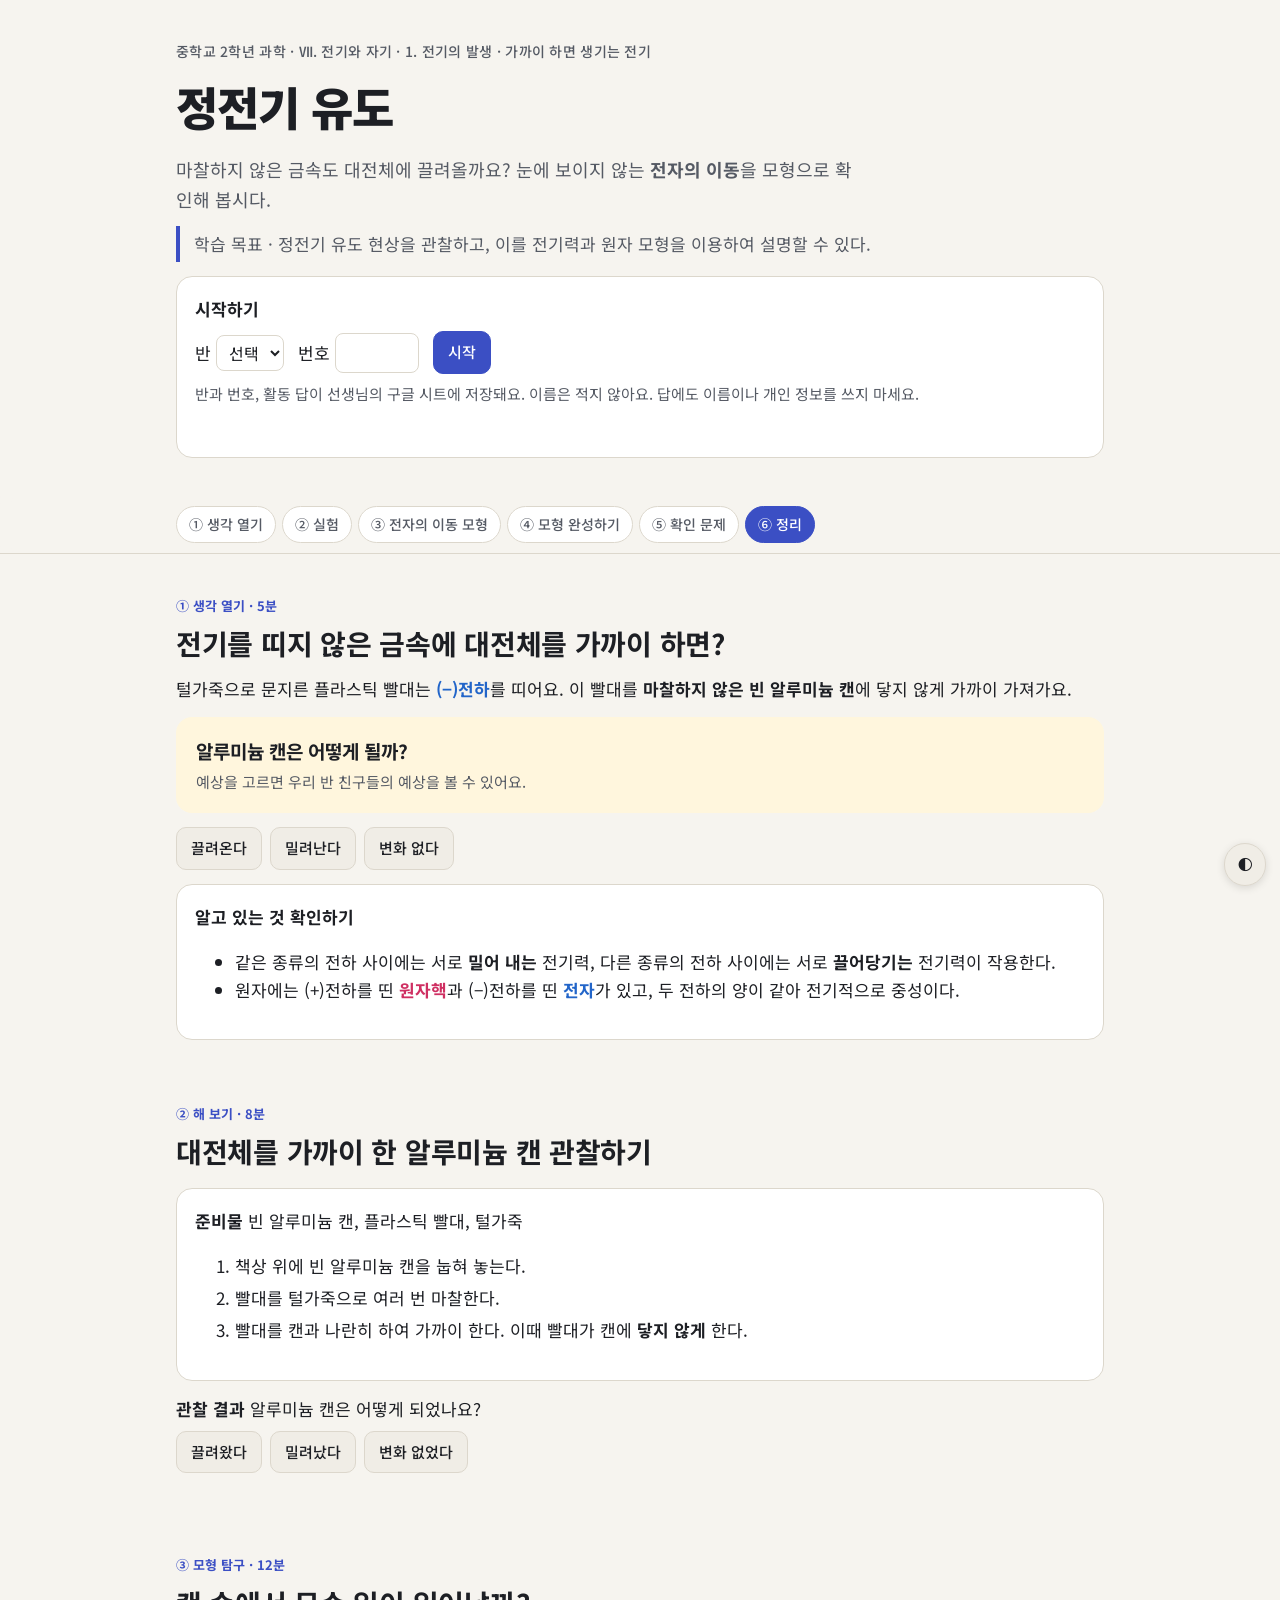
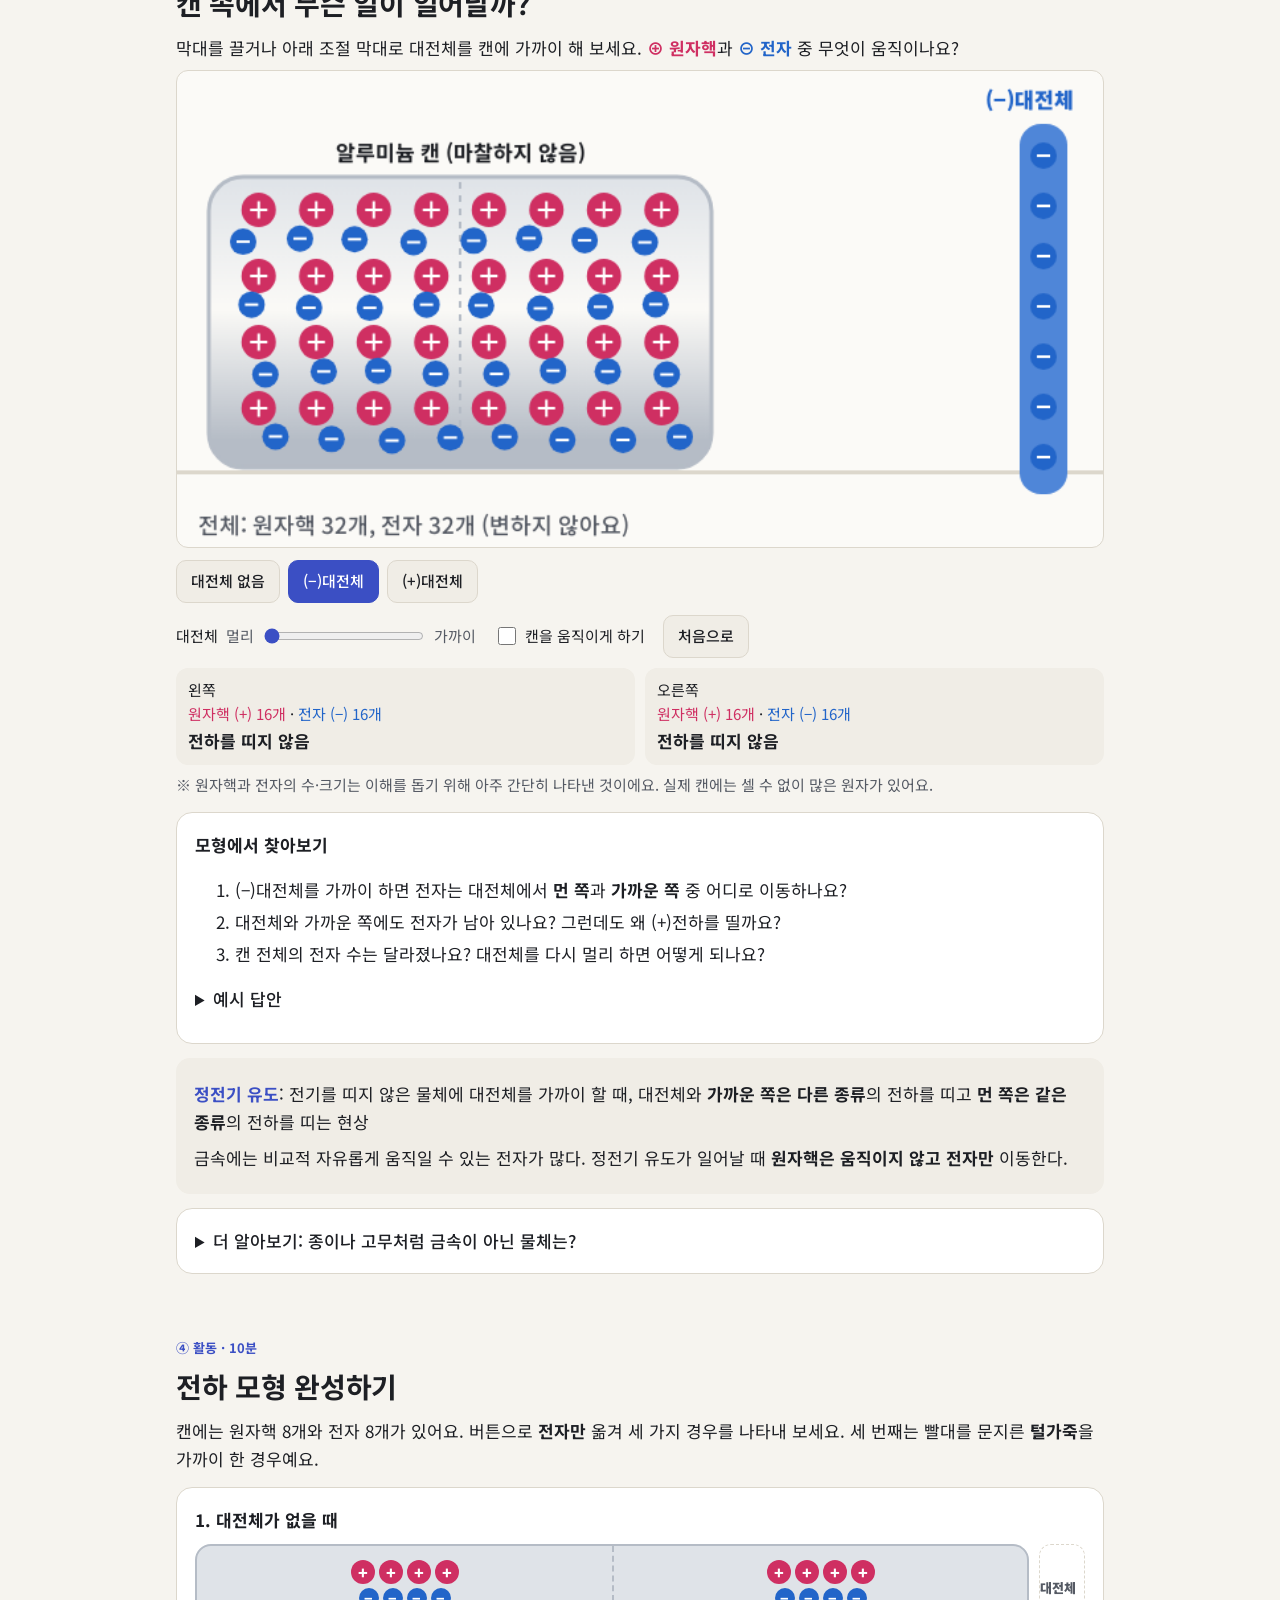
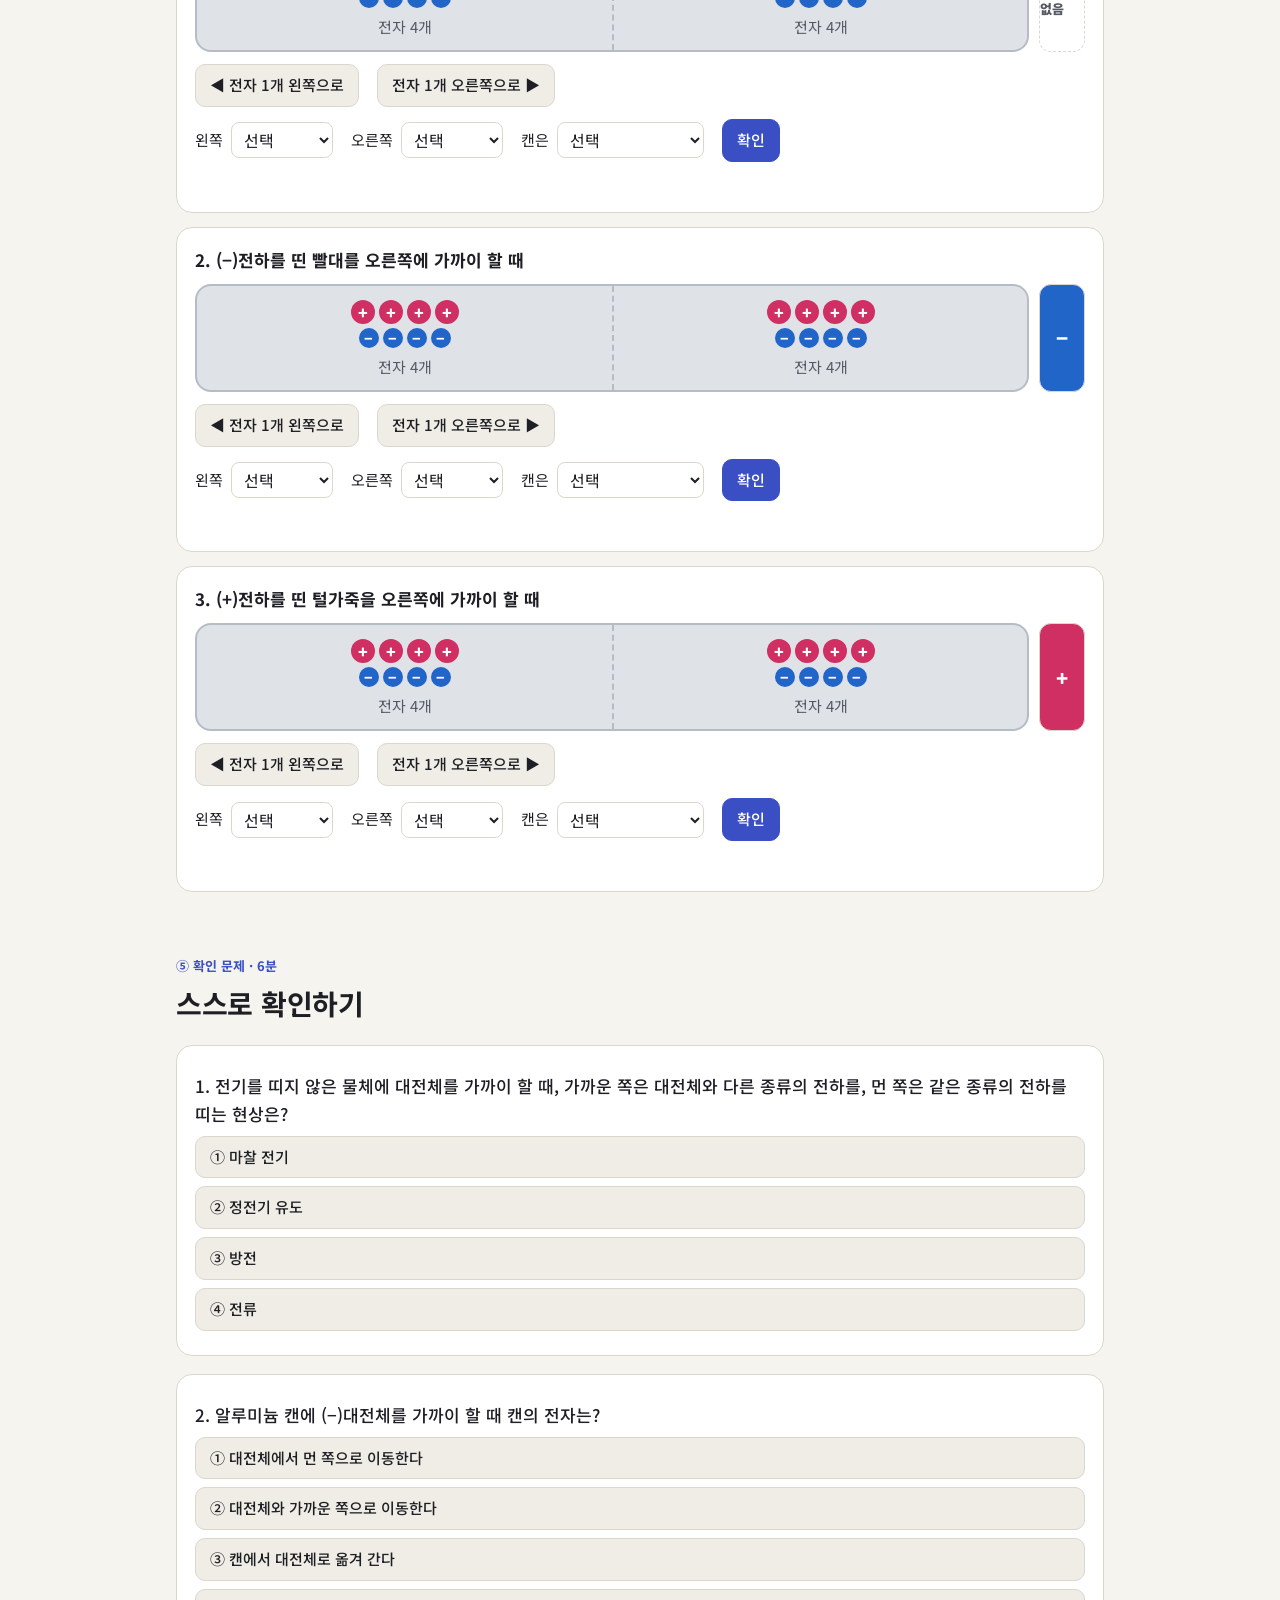
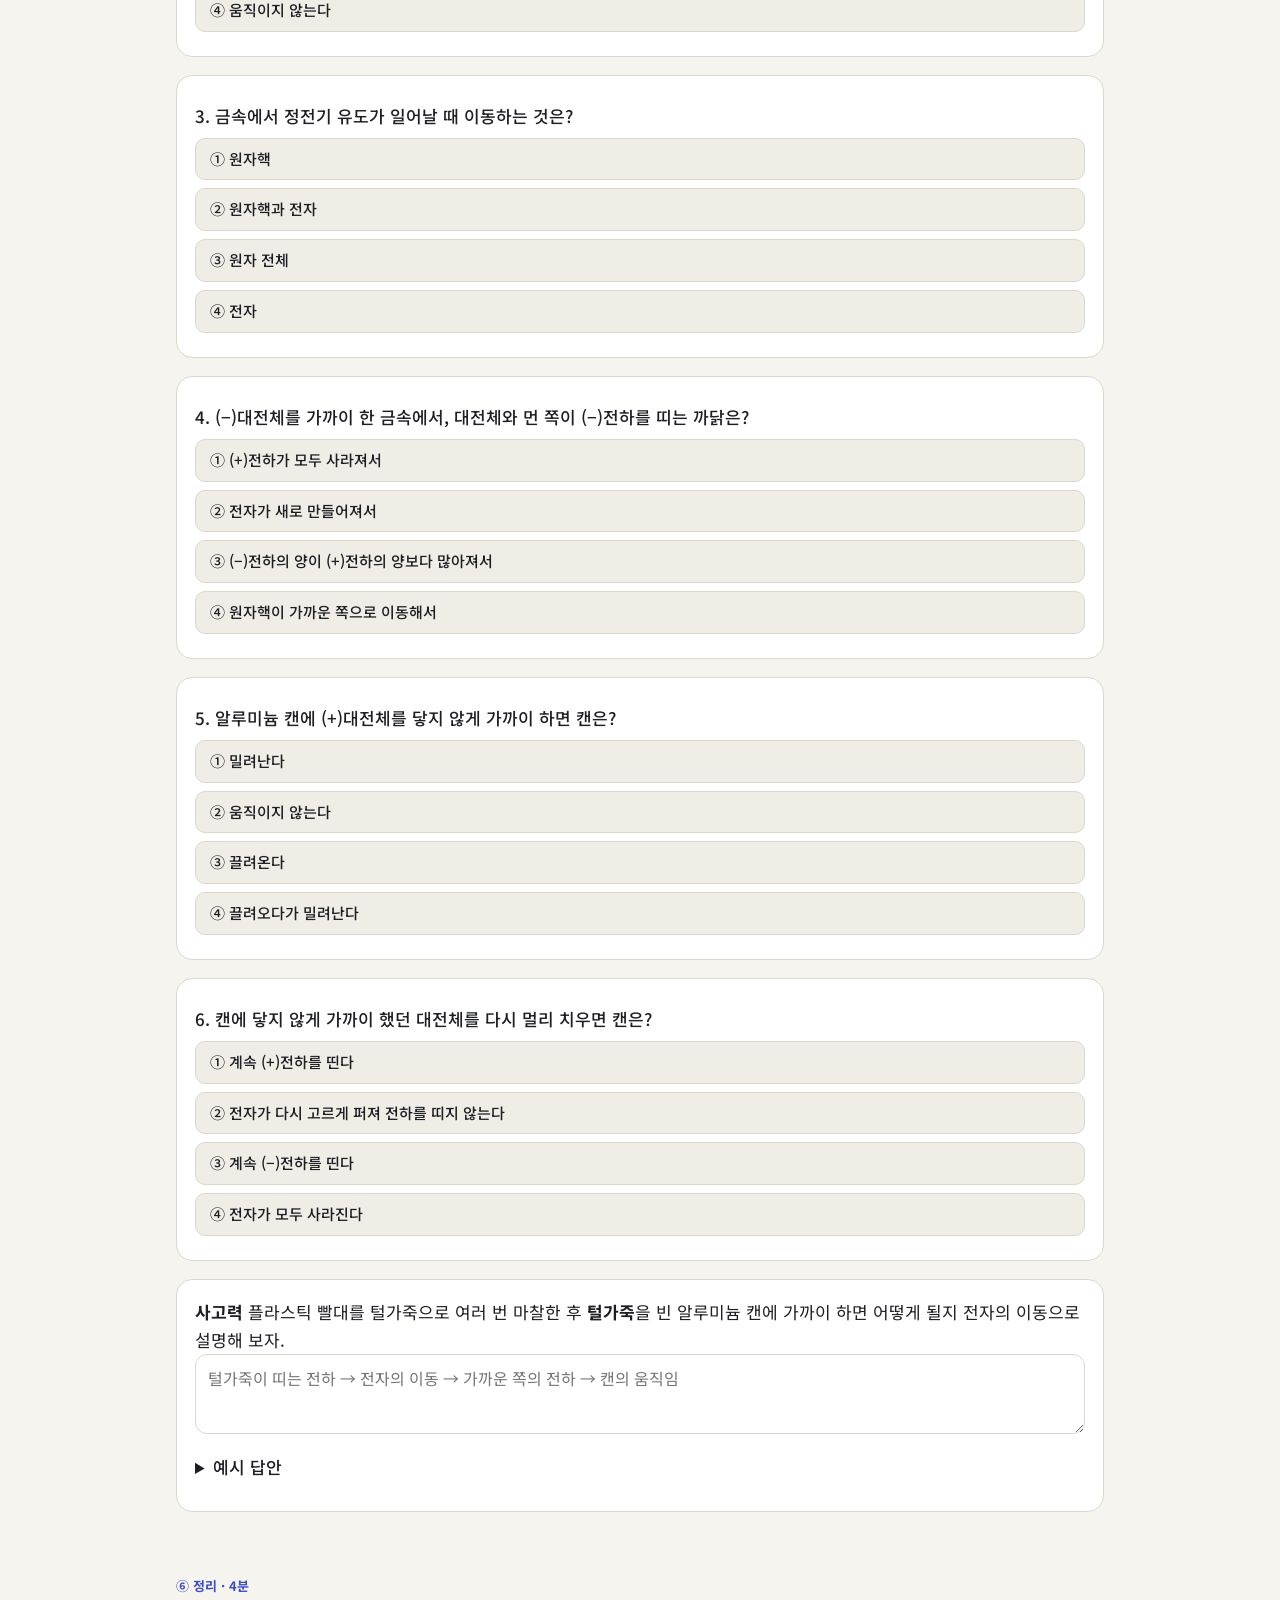
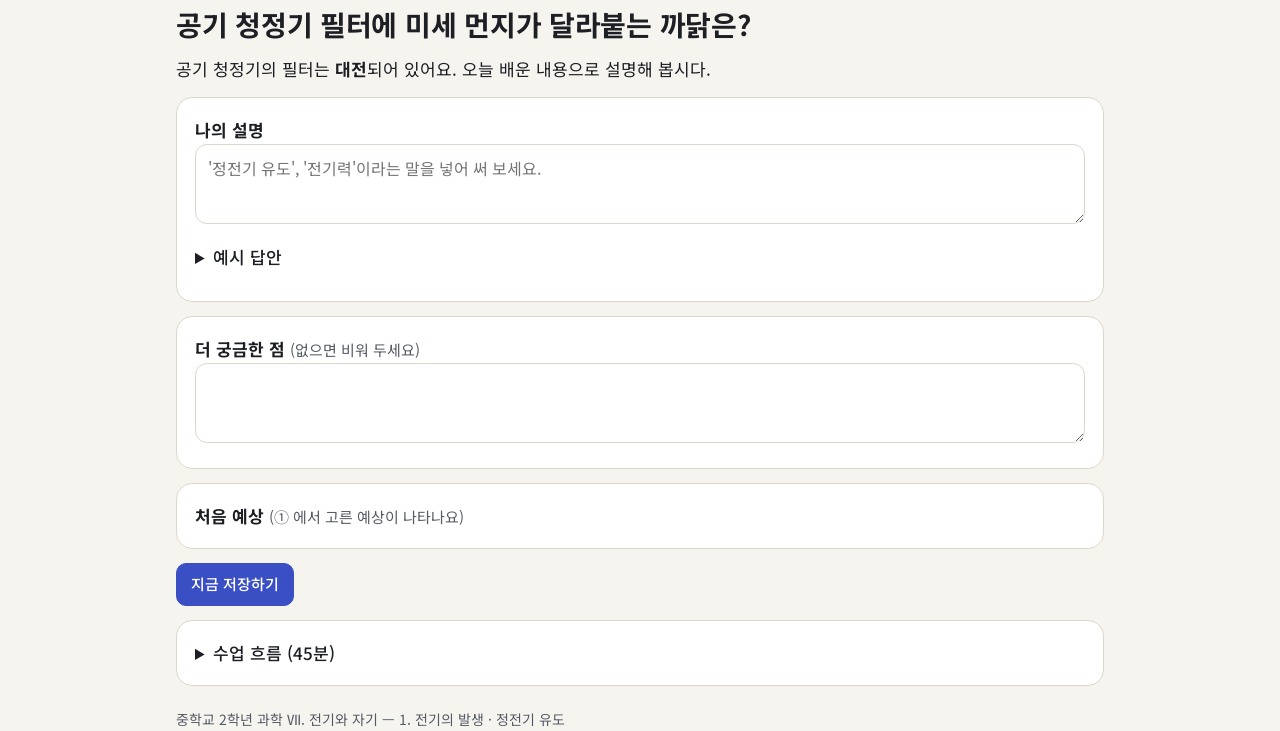
==== index.html @ 4608dfae "정전기 유도 수업 자료 추가 Co-Authored-By: Claude Opus 5.5 <noreply@anthropic.com>" ====
<!doctype html>
<html lang="ko">
<head>
<meta charset="utf-8">
<meta name="viewport" content="width=device-width, initial-scale=1">
<title>정전기 유도</title>
<meta name="description" content="중학교 2학년 과학 Ⅶ. 전기와 자기 - 1. 전기의 발생 - 정전기 유도 수업">
<link rel="preconnect" href="https://fonts.googleapis.com">
<link rel="preconnect" href="https://fonts.gstatic.com" crossorigin>
<link href="https://fonts.googleapis.com/css2?family=Noto+Sans+KR:wght@400;500;700;900&display=swap" rel="stylesheet">
<style>
:root{
  --bg:#f6f4ef; --surface:#ffffff; --surface-2:#f0ede6; --ink:#1d1f24; --ink-2:#555a64; --line:#dcd7cc;
  --accent:#3b4fc4; --accent-ink:#ffffff; --l1:#2f66c9; --l2:#d6403a; --angle:#c98a00; --leaf:#3f9a55;
  --ok:#1f8a53; --bad:#c23b3b; --warn-bg:#fff6dd; --canvas:#fbfaf7; --grid:#ece8df;
}
@media (prefers-color-scheme: dark){
  :root:not([data-theme="light"]){
    --bg:#15171c; --surface:#1e2128; --surface-2:#262a33; --ink:#ecedf0; --ink-2:#a6abb6; --line:#363b46;
    --accent:#8c9bff; --accent-ink:#10132a; --l1:#69a0ff; --l2:#ff6b62; --angle:#f2c14e; --leaf:#5cc27a;
    --ok:#4fd18c; --bad:#ff7a7a; --warn-bg:#2e2a1c; --canvas:#1a1d23; --grid:#262a32;
  }
}
:root[data-theme="dark"]{
  --bg:#15171c; --surface:#1e2128; --surface-2:#262a33; --ink:#ecedf0; --ink-2:#a6abb6; --line:#363b46;
  --accent:#8c9bff; --accent-ink:#10132a; --l1:#69a0ff; --l2:#ff6b62; --angle:#f2c14e; --leaf:#5cc27a;
  --ok:#4fd18c; --bad:#ff7a7a; --warn-bg:#2e2a1c; --canvas:#1a1d23; --grid:#262a32;
}
*{box-sizing:border-box}
html{scroll-behavior:smooth}
body{margin:0;background:var(--bg);color:var(--ink);font-family:"Noto Sans KR",system-ui,-apple-system,"Malgun Gothic",sans-serif;line-height:1.65;font-size:17px}
.wrap{max-width:960px;margin:0 auto;padding:0 16px}
header.hero{padding:40px 16px 24px}
.unit{font-size:14px;color:var(--ink-2);font-weight:500;letter-spacing:.02em}
h1{font-size:clamp(30px,6vw,46px);font-weight:900;margin:6px 0 10px;letter-spacing:-.02em}
h2{font-size:clamp(22px,4vw,28px);margin:0 0 6px;letter-spacing:-.01em}
h3{font-size:18px;margin:22px 0 6px}
p{margin:8px 0}
.lead{font-size:18px;color:var(--ink-2);max-width:680px}
nav.steps{position:sticky;top:0;z-index:10;background:color-mix(in srgb,var(--bg) 92%,transparent);backdrop-filter:blur(6px);border-bottom:1px solid var(--line)}
nav.steps .wrap{display:flex;gap:6px;overflow-x:auto;padding-top:10px;padding-bottom:10px;scrollbar-width:none}
nav.steps a{flex:0 0 auto;text-decoration:none;color:var(--ink-2);font-size:14px;font-weight:500;padding:6px 12px;border-radius:999px;border:1px solid var(--line);background:var(--surface)}
nav.steps a.on{background:var(--accent);color:var(--accent-ink);border-color:var(--accent)}
section{padding:36px 0 8px;scroll-margin-top:56px}
.tag{display:inline-block;font-size:13px;font-weight:700;color:var(--accent);margin-bottom:4px}
.card{background:var(--surface);border:1px solid var(--line);border-radius:16px;padding:18px;margin:14px 0}
.question{background:var(--warn-bg);border-radius:16px;padding:18px 20px;margin:14px 0;font-weight:700;font-size:19px}
.question small{display:block;font-weight:400;font-size:15px;color:var(--ink-2);margin-top:4px}
.goal{border-left:4px solid var(--accent);padding:4px 0 4px 14px;margin:12px 0;color:var(--ink-2)}
figure{margin:14px 0}
figure img{display:block;width:100%;height:auto;border-radius:12px;border:1px solid var(--line)}
figcaption{font-size:14px;color:var(--ink-2);margin-top:6px}
.fig-narrow{max-width:560px}
canvas{display:block;width:100%;height:auto;border-radius:12px;background:var(--canvas);border:1px solid var(--line);touch-action:manipulation}
.controls{display:flex;flex-wrap:wrap;gap:10px 18px;align-items:center;margin-top:12px}
.ctrl{display:flex;align-items:center;gap:8px;font-size:15px}
.ctrl input[type=range]{width:160px;accent-color:var(--accent)}
button{font:inherit;font-size:15px;font-weight:500;border-radius:10px;border:1px solid var(--line);background:var(--surface-2);color:var(--ink);padding:8px 14px;cursor:pointer}
button:hover{border-color:var(--accent)}
button.primary{background:var(--accent);color:var(--accent-ink);border-color:var(--accent)}
button:disabled{opacity:.5;cursor:default}
label.chk{display:flex;align-items:center;gap:6px;font-size:15px;cursor:pointer}
label.chk input{accent-color:var(--accent);width:18px;height:18px}
select{font:inherit;font-size:16px;padding:4px 8px;border-radius:8px;border:1px solid var(--line);background:var(--surface);color:var(--ink)}
.readout{display:flex;flex-wrap:wrap;gap:8px;margin-top:10px}
.pill{font-size:14px;background:var(--surface-2);border-radius:8px;padding:4px 10px;color:var(--ink-2)}
.pill b{color:var(--ink)}
.big{font-size:22px;font-weight:900;color:var(--accent)}
.predict{margin:12px 0}
.predict .opts{display:flex;flex-wrap:wrap;gap:8px;margin-top:8px}
.predict .opts button.picked{outline:2px solid var(--accent)}
.hint{font-size:15px;color:var(--ink-2)}
.msg{min-height:1.6em;margin-top:8px;font-size:15px;font-weight:500}
.msg.ok{color:var(--ok)} .msg.bad{color:var(--bad)}
.reveal{display:none;margin-top:10px;padding:12px 14px;border-radius:12px;background:var(--surface-2)}
.reveal.show{display:block}
.concept{background:var(--surface-2);border-radius:14px;padding:14px 18px;margin:14px 0}
.concept b.key{color:var(--accent)}
textarea{width:100%;min-height:80px;font:inherit;font-size:16px;padding:10px 12px;border-radius:12px;border:1px solid var(--line);background:var(--surface);color:var(--ink);resize:vertical}
table{width:100%;border-collapse:collapse;font-size:15px;margin-top:10px}
th,td{border-bottom:1px solid var(--line);padding:6px 8px;text-align:center}
th{color:var(--ink-2);font-weight:500}
.tablewrap{overflow-x:auto}
.starpick{display:grid;grid-template-columns:repeat(auto-fill,minmax(170px,1fr));gap:8px;margin-top:10px}
.starpick button{text-align:left;position:relative;padding:10px 12px 10px 44px}
.starpick button .no{position:absolute;left:10px;top:50%;transform:translateY(-50%);width:26px;height:26px;border-radius:50%;border:1px dashed var(--line);display:flex;align-items:center;justify-content:center;font-weight:700;font-size:14px}
.starpick button.chosen .no{background:var(--accent);color:var(--accent-ink);border-style:solid;border-color:var(--accent)}
.starpick small{display:block;color:var(--ink-2);font-size:14px}
.fill{line-height:2.4}
.quiz .q{margin:18px 0}
.quiz .q p{font-weight:500}
.quiz .choices{display:grid;gap:8px}
.quiz .choices button{text-align:left}
.quiz .choices button.correct{background:color-mix(in srgb,var(--ok) 18%,var(--surface));border-color:var(--ok)}
.quiz .choices button.wrong{background:color-mix(in srgb,var(--bad) 15%,var(--surface));border-color:var(--bad)}
.quiz .fb{font-size:15px;margin-top:6px;color:var(--ink-2)}
.score{font-weight:700;font-size:18px}
.grid2{display:grid;grid-template-columns:1fr 1fr;gap:12px}
@media (max-width:640px){.grid2{grid-template-columns:1fr}.ctrl input[type=range]{width:120px}}
details{margin:12px 0}
summary{cursor:pointer;font-weight:500}
footer{padding:40px 0 60px;color:var(--ink-2);font-size:14px}
.theme-btn{position:fixed;right:14px;bottom:14px;z-index:20;border-radius:999px;padding:8px 12px;box-shadow:0 2px 8px rgba(0,0,0,.12)}
:root{--pos:#cf2f62;--neg:#2265c9;--metal:#dfe3e8;--metal-2:#b5bcc6}
@media (prefers-color-scheme: dark){:root:not([data-theme="light"]){--pos:#ff6d97;--neg:#69a6ff;--metal:#3a414c;--metal-2:#59626f}}
:root[data-theme="dark"]{--pos:#ff6d97;--neg:#69a6ff;--metal:#3a414c;--metal-2:#59626f}
header.hero{padding:40px 16px 24px}
canvas{touch-action:manipulation}
ol li{margin:4px 0}
.save{position:fixed;left:14px;bottom:14px;z-index:20;font-size:13px;background:var(--surface);border:1px solid var(--line);border-radius:999px;padding:6px 12px;color:var(--ink-2);box-shadow:0 2px 8px rgba(0,0,0,.12)}
.save:empty{display:none}
.who{display:flex;flex-wrap:wrap;gap:10px 14px;align-items:center}
.seg{display:flex;flex-wrap:wrap;gap:8px}
button.on{background:var(--accent);border-color:var(--accent);color:var(--accent-ink)}
.zones{display:grid;grid-template-columns:1fr 1fr;gap:10px;margin-top:10px}
.zone{background:var(--surface-2);border-radius:12px;padding:10px 12px;font-size:15px}
.zone b.net{display:block;font-size:17px}
.pos{color:var(--pos)}.neg{color:var(--neg)}
.scene .can{display:grid;grid-template-columns:1fr 1fr;border:2px solid var(--metal-2);background:var(--metal);border-radius:16px;overflow:hidden;min-width:0}
.scene .can>div{padding:10px 6px;text-align:center;min-height:104px}
.scene .can>div+div{border-left:2px dashed var(--metal-2)}
.scene .row{display:flex;gap:10px;align-items:stretch;margin:10px 0}
.scene .can{flex:1}
.scene .rod{width:46px;flex:0 0 46px;border-radius:12px;display:flex;align-items:center;justify-content:center;font-weight:900;font-size:20px;color:#fff;border:1px solid var(--line)}
.rod.n{background:#2265c9}.rod.p{background:#cf2f62}.rod.z{background:transparent;color:var(--ink-2)!important;border-style:dashed!important;font-size:13px!important}
.chs{display:flex;flex-wrap:wrap;gap:4px;justify-content:center;margin:4px 0}
.c{display:inline-flex;align-items:center;justify-content:center;width:24px;height:24px;border-radius:50%;color:#fff;font-weight:900;font-size:16px;line-height:1}
.c.p{background:#cf2f62}.c.e{background:#2265c9;width:20px;height:20px;font-size:14px}
.bars{display:grid;gap:6px;margin-top:8px}
.bar{display:grid;grid-template-columns:84px 1fr 48px;gap:8px;align-items:center;font-size:15px}
.bar i{display:block;height:16px;border-radius:8px;background:var(--accent);min-width:2px}
input[type=number]{width:84px;font:inherit;font-size:16px;padding:6px 8px;border-radius:8px;border:1px solid var(--line);background:var(--surface);color:var(--ink)}
</style>
</head>
<body>

<header class="hero wrap">
  <div class="unit">중학교 2학년 과학 · Ⅶ. 전기와 자기 · 1. 전기의 발생 · 가까이 하면 생기는 전기</div>
  <h1>정전기 유도</h1>
  <p class="lead">마찰하지 않은 금속도 대전체에 끌려올까요? 눈에 보이지 않는 <b>전자의 이동</b>을 모형으로 확인해 봅시다.</p>
  <p class="goal">학습 목표 · 정전기 유도 현상을 관찰하고, 이를 전기력과 원자 모형을 이용하여 설명할 수 있다.</p>
  <div class="card" id="login">
    <b>시작하기</b>
    <div class="who" style="margin-top:8px">
      <label>반 <select id="cls"><option value="">선택</option></select></label>
      <label>번호 <input type="number" id="num" min="1" max="30" inputmode="numeric"></label>
      <button class="primary" id="start">시작</button>
    </div>
    <p class="hint">반과 번호, 활동 답이 선생님의 구글 시트에 저장돼요. 이름은 적지 않아요. 답에도 이름이나 개인 정보를 쓰지 마세요.</p>
    <div class="msg" id="loginMsg"></div>
  </div>
  <div class="card" id="me" hidden><span id="meText"></span> <button id="switch">다른 학생으로 시작</button></div>
</header>

<nav class="steps" aria-label="수업 단계"><div class="wrap">
  <a href="#intro">① 생각 열기</a><a href="#lab1">② 실험</a><a href="#lab2">③ 전자의 이동 모형</a><a href="#lab3">④ 모형 완성하기</a><a href="#quiz">⑤ 확인 문제</a><a href="#wrap">⑥ 정리</a>
</div></nav>

<main class="wrap">
<section id="intro">
  <span class="tag">① 생각 열기 · 5분</span>
  <h2>전기를 띠지 않은 금속에 대전체를 가까이 하면?</h2>
  <p>털가죽으로 문지른 플라스틱 빨대는 <b class="neg">(−)전하</b>를 띠어요. 이 빨대를 <b>마찰하지 않은 빈 알루미늄 캔</b>에 닿지 않게 가까이 가져가요.</p>
  <div class="question">알루미늄 캔은 어떻게 될까?<small>예상을 고르면 우리 반 친구들의 예상을 볼 수 있어요.</small></div>
  <div class="seg" id="predict"><button data-v="끌려온다">끌려온다</button><button data-v="밀려난다">밀려난다</button><button data-v="변화 없다">변화 없다</button></div>
  <div class="card" id="statsBox" hidden><b>우리 반의 예상</b> <button id="statsBtn">새로 고침</button><div class="bars" id="bars"></div><div class="msg" id="statsMsg"></div></div>
  <div class="card"><b>알고 있는 것 확인하기</b>
    <ul><li>같은 종류의 전하 사이에는 서로 <b>밀어 내는</b> 전기력, 다른 종류의 전하 사이에는 서로 <b>끌어당기는</b> 전기력이 작용한다.</li>
    <li>원자에는 (+)전하를 띤 <b class="pos">원자핵</b>과 (−)전하를 띤 <b class="neg">전자</b>가 있고, 두 전하의 양이 같아 전기적으로 중성이다.</li></ul></div>
</section>

<section id="lab1">
  <span class="tag">② 해 보기 · 8분</span>
  <h2>대전체를 가까이 한 알루미늄 캔 관찰하기</h2>
  <div class="card"><b>준비물</b> 빈 알루미늄 캔, 플라스틱 빨대, 털가죽
    <ol><li>책상 위에 빈 알루미늄 캔을 눕혀 놓는다.</li><li>빨대를 털가죽으로 여러 번 마찰한다.</li><li>빨대를 캔과 나란히 하여 가까이 한다. 이때 빨대가 캔에 <b>닿지 않게</b> 한다.</li></ol></div>
  <p><b>관찰 결과</b> 알루미늄 캔은 어떻게 되었나요?</p>
  <div class="seg" id="observe"><button data-v="끌려왔다">끌려왔다</button><button data-v="밀려났다">밀려났다</button><button data-v="변화 없었다">변화 없었다</button></div>
  <div class="msg" id="obsMsg"></div>
</section>

<section id="lab2">
  <span class="tag">③ 모형 탐구 · 12분</span>
  <h2>캔 속에서 무슨 일이 일어날까?</h2>
  <p>막대를 끌거나 아래 조절 막대로 대전체를 캔에 가까이 해 보세요. <b class="pos">⊕ 원자핵</b>과 <b class="neg">⊖ 전자</b> 중 무엇이 움직이나요?</p>
  <canvas id="cvM" aria-label="알루미늄 캔에 대전체를 가까이 할 때 전자가 이동하는 모형"></canvas>
  <div class="controls"><div class="seg" id="rodType"><button data-v="0">대전체 없음</button><button data-v="-1" class="on">(−)대전체</button><button data-v="1">(+)대전체</button></div></div>
  <div class="controls">
    <div class="ctrl"><label for="gap">대전체</label><span class="hint">멀리</span><input type="range" id="gap" min="0" max="100" value="0"><span class="hint">가까이</span></div>
    <label class="chk"><input type="checkbox" id="free">캔을 움직이게 하기</label>
    <button id="mReset">처음으로</button>
  </div>
  <div class="zones" aria-live="off"><div class="zone" id="zL"></div><div class="zone" id="zR"></div></div>
  <p class="hint">※ 원자핵과 전자의 수·크기는 이해를 돕기 위해 아주 간단히 나타낸 것이에요. 실제 캔에는 셀 수 없이 많은 원자가 있어요.</p>
  <div class="card"><b>모형에서 찾아보기</b>
    <ol><li>(−)대전체를 가까이 하면 전자는 대전체에서 <b>먼 쪽</b>과 <b>가까운 쪽</b> 중 어디로 이동하나요?</li>
    <li>대전체와 가까운 쪽에도 전자가 남아 있나요? 그런데도 왜 (+)전하를 띨까요?</li>
    <li>캔 전체의 전자 수는 달라졌나요? 대전체를 다시 멀리 하면 어떻게 되나요?</li></ol>
    <details><summary>예시 답안</summary><p>1. 같은 종류의 전하 사이에는 밀어 내는 전기력이 작용하므로, 전자는 (−)대전체에서 <b>먼 쪽</b>으로 이동한다.</p><p>2. 남아 있다. 하지만 (−)전하의 양이 (+)전하의 양보다 <b>적어져서</b> (+)전하를 띤다.</p><p>3. 전체 전자 수는 그대로이다. 대전체를 멀리 하면 전자가 다시 고르게 퍼져 어느 쪽도 전하를 띠지 않는다.</p></details></div>
  <div class="concept"><p><b class="key">정전기 유도</b>: 전기를 띠지 않은 물체에 대전체를 가까이 할 때, 대전체와 <b>가까운 쪽은 다른 종류</b>의 전하를 띠고 <b>먼 쪽은 같은 종류</b>의 전하를 띠는 현상</p><p>금속에는 비교적 자유롭게 움직일 수 있는 전자가 많다. 정전기 유도가 일어날 때 <b>원자핵은 움직이지 않고 전자만</b> 이동한다.</p></div>
  <details class="card"><summary>더 알아보기: 종이나 고무처럼 금속이 아닌 물체는?</summary>
    <p>대전된 풍선에 종잇조각이 달라붙는 것도 정전기 유도예요. 종이에는 자유롭게 이동하는 전자가 거의 없지만, <b>원자 안에서 전자가 한쪽으로 치우쳐요.</b></p>
    <canvas id="cvP" aria-label="종이의 원자 안에서 전자가 한쪽으로 치우치는 모형"></canvas>
    <div class="controls"><div class="seg" id="pType"><button data-v="0" class="on">대전체 없음</button><button data-v="-1">(−)대전체</button><button data-v="1">(+)대전체</button></div></div></details>
</section>

<section id="lab3">
  <span class="tag">④ 활동 · 10분</span>
  <h2>전하 모형 완성하기</h2>
  <p>캔에는 원자핵 8개와 전자 8개가 있어요. 버튼으로 <b>전자만</b> 옮겨 세 가지 경우를 나타내 보세요. 세 번째는 빨대를 문지른 <b>털가죽</b>을 가까이 한 경우예요.</p>
  <div id="scenes"></div>
</section>

<section id="quiz">
  <span class="tag">⑤ 확인 문제 · 6분</span>
  <h2>스스로 확인하기</h2>
  <div class="quiz" id="quizBox"></div><p class="score" id="quizScore"></p>
  <div class="card"><b>사고력</b> 플라스틱 빨대를 털가죽으로 여러 번 마찰한 후 <b>털가죽</b>을 빈 알루미늄 캔에 가까이 하면 어떻게 될지 전자의 이동으로 설명해 보자.
    <textarea id="essay" maxlength="500" placeholder="털가죽이 띠는 전하 → 전자의 이동 → 가까운 쪽의 전하 → 캔의 움직임"></textarea>
    <details><summary>예시 답안</summary><p>털가죽은 (+)전하로 대전된다. (+)전하를 띤 털가죽을 캔에 가까이 하면 캔의 전자가 털가죽과 가까운 쪽으로 이동한다. 그 결과 가까운 쪽이 (−)전하를 띠게 되어 캔이 털가죽 쪽으로 끌려온다.</p></details></div>
</section>

<section id="wrap">
  <span class="tag">⑥ 정리 · 4분</span>
  <h2>공기 청정기 필터에 미세 먼지가 달라붙는 까닭은?</h2>
  <p>공기 청정기의 필터는 <b>대전</b>되어 있어요. 오늘 배운 내용으로 설명해 봅시다.</p>
  <div class="card"><label for="final"><b>나의 설명</b></label><textarea id="final" maxlength="500" placeholder="'정전기 유도', '전기력'이라는 말을 넣어 써 보세요."></textarea>
  <details><summary>예시 답안</summary><p>전기를 띠지 않은 미세 먼지가 대전된 필터 가까이 지나가면 정전기 유도가 일어나, 필터와 가까운 쪽이 필터와 다른 종류의 전하를 띤다. 따라서 끌어당기는 전기력을 받아 필터에 달라붙는다.</p></details></div>
  <div class="card"><label for="ask"><b>더 궁금한 점</b> <span class="hint">(없으면 비워 두세요)</span></label><textarea id="ask" maxlength="300"></textarea></div>
  <div class="card"><b>처음 예상</b> <span id="echo" class="hint"></span></div>
  <button class="primary" id="sendNow">지금 저장하기</button>
  <details class="card"><summary>수업 흐름 (45분)</summary><div class="tablewrap"><table><thead><tr><th>단계</th><th>시간</th><th>활동</th></tr></thead><tbody>
    <tr><td>① 생각 열기</td><td>5분</td><td>예상 → 우리 반 예상 확인</td></tr><tr><td>② 실험</td><td>8분</td><td>빨대와 알루미늄 캔 관찰</td></tr><tr><td>③ 모형 탐구</td><td>12분</td><td>전자의 이동 관찰 → 정전기 유도 개념</td></tr><tr><td>④ 모형 완성</td><td>10분</td><td>세 가지 경우의 전하 분포 나타내기</td></tr><tr><td>⑤ 확인 문제</td><td>6분</td><td>6문항, 사고력</td></tr><tr><td>⑥ 정리</td><td>4분</td><td>미세 먼지가 달라붙는 까닭</td></tr></tbody></table></div></details>
</section>
</main>
<footer class="wrap">중학교 2학년 과학 Ⅶ. 전기와 자기 — 1. 전기의 발생 · 정전기 유도</footer>
<div class="save" id="save" role="status"></div>
<button class="theme-btn" id="themeBtn" aria-label="화면 테마 바꾸기">🌓</button>

<script>
(() => {
"use strict";
const API = "https://script.google.com/macros/s/AKfycbyhtaCm2c_xI7PT_7rsvYYks-WDyg6GFWry774lU-Wkgw5XJGoSRoX5CqwYZ-2jYbMwYw/exec";
const $ = id => document.getElementById(id);
const ls = { get(k){ try{ return localStorage.getItem("esi-"+k); }catch(e){ return null; } }, set(k,v){ try{ localStorage.setItem("esi-"+k,v); }catch(e){} }, del(k){ try{ localStorage.removeItem("esi-"+k); }catch(e){} } };
const today = () => new Intl.DateTimeFormat("sv-SE",{ timeZone:"Asia/Seoul" }).format(new Date());
const still = matchMedia("(prefers-reduced-motion: reduce)").matches;

/* ---------- 색·테마 ---------- */
let C = {}; const redraw = [];
function colors(){ const s=getComputedStyle(document.documentElement); ["ink","ink-2","line","canvas","accent","pos","neg","metal","metal-2"].forEach(k=>C[k]=s.getPropertyValue("--"+k).trim()); redraw.forEach(f=>f()); }
const th=ls.get("theme"); if(th) document.documentElement.dataset.theme=th;
colors(); try{ matchMedia("(prefers-color-scheme: dark)").addEventListener("change",colors); }catch(e){}
$("themeBtn").onclick=()=>{ const r=document.documentElement, d=r.dataset.theme?r.dataset.theme==="dark":matchMedia("(prefers-color-scheme: dark)").matches; r.dataset.theme=d?"light":"dark"; ls.set("theme",r.dataset.theme); colors(); };

/* ---------- 학생 기록과 전송 ---------- */
const TEXTS=["essay","final","ask"];
const blank=()=>({ cls:0,num:0,key:"",day:"",predict:"",observe:"",m:[null,null,null],quiz:{},essay:"",final:"",ask:"" });
let st=blank();
try{ const s=JSON.parse(ls.get("st")||"null"); if(s && s.day===today() && s.cls && s.num && s.key && Array.isArray(s.m) && s.quiz) st=Object.assign(blank(),s); else ls.del("st"); }catch(e){ ls.del("st"); }
let dirty=ls.get("dirty")==="1", sending=false, timer=null, ver=0;
const say=t=>{ $("save").textContent=t; };
function payload(){
  const a=Object.keys(st.quiz), p={ cls:st.cls,num:st.num,key:st.key,predict:st.predict,observe:st.observe,essay:st.essay,final:st.final,ask:st.ask };
  st.m.forEach((x,i)=>p["m"+i]=x?`${x.ok?"정답":"수정 필요"} · ${x.desc} · 확인 ${x.tries}번`:"");
  p.answers=Q.map((q,i)=>st.quiz[i]===undefined?"-":st.quiz[i]+1).join(" ");
  p.score=a.length===Q.length?String(Q.filter((q,i)=>st.quiz[i]===q.a).length):"";
  return p;
}
function changed(wait=1500){ ls.set("st",JSON.stringify(st)); if(!st.cls) return; ver++; dirty=true; ls.set("dirty","1"); clearTimeout(timer); timer=setTimeout(send,wait); }
async function send(){
  if(!st.cls||!dirty||sending) return;
  sending=true; const v=ver, who=st.key; say("저장하는 중…");
  let again=20000;
  try{
    const ac=new AbortController(), to=setTimeout(()=>ac.abort(),30000);
    const r=await fetch(API,{ method:"POST", headers:{ "Content-Type":"text/plain;charset=utf-8" }, body:JSON.stringify(payload()), signal:ac.signal }); clearTimeout(to);
    const j=await r.json();
    if(j.ok){ if(v===ver&&who===st.key){ dirty=false; ls.del("dirty"); } again=800; say("✓ 선생님께 저장됨"); }
    else if(j.error==="closed"){ again=60000; say("지금은 제출을 받지 않아요. 이 기기에는 남아 있어요."); }
    else say("아직 저장되지 않았어요. 잠시 뒤 다시 보내요.");
  }catch(e){ say("아직 저장되지 않았어요. 잠시 뒤 다시 보내요."); }
  sending=false;
  if(dirty){ clearTimeout(timer); timer=setTimeout(send,again+Math.random()*3000); }
}
addEventListener("online",send);
$("sendNow").onclick=()=>{ if(!st.cls){ needLogin(); return; } if(!dirty){ say("✓ 선생님께 저장됨"); return; } clearTimeout(timer); send(); };
function needLogin(){ $("loginMsg").textContent="먼저 반과 번호를 고르고 시작을 눌러 주세요."; $("loginMsg").className="msg bad"; $("login").scrollIntoView({block:"center"}); }
for(let i=1;i<=7;i++){ const o=document.createElement("option"); o.value=i; o.textContent=i+"반"; $("cls").appendChild(o); }
$("start").onclick=()=>{
  const c=+$("cls").value, n=+$("num").value;
  if(!c||!Number.isInteger(n)||n<1||n>30){ $("loginMsg").textContent="반을 고르고 번호(1~30)를 적어 주세요."; $("loginMsg").className="msg bad"; return; }
  const keep=st.cls?blank():st; // 로그인 전에 적은 내용은 이어서 쓴다
  const b=new Uint8Array(12); crypto.getRandomValues(b);
  st=Object.assign(keep,{ cls:c,num:n,day:today(),key:[...b].map(x=>x.toString(16).padStart(2,"0")).join("") });
  $("loginMsg").textContent=""; render(); changed(100); scrollTo({top:$("intro").offsetTop-60});
};
$("switch").onclick=()=>{ if(!confirm(dirty?"아직 선생님께 저장되지 않은 내용이 있어요. 지우고 다른 학생으로 시작할까요?":"지금 기록을 이 기기에서 지우고 다른 학생으로 시작할까요?")) return;
  clearTimeout(timer); st=blank(); dirty=false; ver++; ls.del("st"); ls.del("dirty"); say(""); $("num").value=""; $("cls").value=""; render(); scrollTo(0,0); };
TEXTS.forEach(id=>$(id).addEventListener("input",()=>{ st[id]=$(id).value; changed(4000); }));

function seg(id,cb){ [...$(id).querySelectorAll("button")].forEach(b=>b.onclick=()=>cb(b.dataset.v)); }
function mark(id,v){ [...$(id).querySelectorAll("button")].forEach(b=>{ const on=b.dataset.v===String(v); b.classList.toggle("on",on); b.setAttribute("aria-pressed",on); }); }
seg("predict",v=>{ if(!st.cls) return needLogin(); st.predict=v; changed(300); renderTop(); setTimeout(stats,3500); });
seg("observe",v=>{ if(!st.cls) return needLogin(); st.observe=v; changed(800); renderTop(); });
$("statsBtn").onclick=stats;
async function stats(){
  if(!st.cls) return; const m=$("statsMsg"); m.className="msg"; m.textContent="불러오는 중…";
  try{ const r=await fetch(`${API}?action=stats&cls=${st.cls}`), j=await r.json(); if(!j.ok) throw 0;
    $("bars").innerHTML=Object.entries(j.predict).map(([k,n])=>`<div class="bar"><span>${k}</span><i style="width:${j.total?n/j.total*100:0}%"></i><b>${n}명</b></div>`).join(""); m.textContent="";
  }catch(e){ m.textContent="지금은 불러올 수 없어요. 잠시 뒤 새로 고침을 눌러 보세요."; }
}
function renderTop(){
  $("login").hidden=!!st.cls; $("me").hidden=!st.cls; $("meText").textContent=st.cls?`2학년 ${st.cls}반 ${st.num}번`:"";
  mark("predict",st.predict); mark("observe",st.observe); $("statsBox").hidden=!st.predict;
  $("echo").textContent=st.predict?`"${st.predict}" ${st.predict==="끌려온다"?"→ 예상이 맞았어요!":"→ 실제로는 끌려와요. 까닭을 설명할 수 있나요?"}`:"(① 에서 고른 예상이 나타나요)";
  const o=$("obsMsg"); o.className="msg";
  o.textContent=!st.observe?"":st.observe==="끌려왔다"?"캔이 빨대 쪽으로 끌려왔어요. 전기를 띠지 않은 캔이 왜 끌려올까요? ③에서 알아봅시다.":"그럴 수 있어요. 빨대를 더 많이 문지르거나 캔에 더 가까이 해 보세요. (습한 날에는 잘 안 될 수 있어요)";
}
function render(){ renderTop(); TEXTS.forEach(id=>$(id).value=st[id]); $("bars").innerHTML=""; buildScenes(); buildQuiz(); }

/* ---------- 그리기 도구 ---------- */
function setup(cv,W,H){ const d=Math.min(devicePixelRatio||1,2); cv.width=W*d; cv.height=H*d; const c=cv.getContext("2d"); c.setTransform(d,0,0,d,0,0); return c; }
function text(c,t,x,y,col,size=15,w=500,al="center"){ c.fillStyle=col; c.font=`${w} ${size}px "Noto Sans KR",system-ui,sans-serif`; c.textAlign=al; c.textBaseline="middle"; c.fillText(t,x,y); }
function rr(c,x,y,w,h,r){ c.beginPath(); c.moveTo(x+r,y); c.arcTo(x+w,y,x+w,y+h,r); c.arcTo(x+w,y+h,x,y+h,r); c.arcTo(x,y+h,x,y,r); c.arcTo(x,y,x+w,y,r); c.closePath(); }
function ball(c,x,y,r,col,sign){ c.fillStyle=col; c.beginPath(); c.arc(x,y,r,0,7); c.fill(); c.strokeStyle="#fff"; c.lineWidth=2; c.beginPath(); c.moveTo(x-r*.5,y); c.lineTo(x+r*.5,y); if(sign>0){ c.moveTo(x,y-r*.5); c.lineTo(x,y+r*.5); } c.stroke(); }
function arrow(c,x,y,dx,col){ c.strokeStyle=c.fillStyle=col; c.lineWidth=2; c.beginPath(); c.moveTo(x,y); c.lineTo(x+dx,y); c.stroke(); const s=Math.sign(dx); c.beginPath(); c.moveTo(x+dx+s*5,y); c.lineTo(x+dx-s*2,y-4); c.lineTo(x+dx-s*2,y+4); c.fill(); }
const PCOL="#cf2f62", NCOL="#2265c9";

/* ---------- ③ 전자 이동 모형 ---------- */
const M=(()=>{
  const cv=$("cvM"),W=700,H=360,c=setup(cv,W,H), CW=380,CH=200,CY=80,CX0=24,ROD=36, COLS=8,ROWS=4, FAR=655, MIN=14;
  const s={ type:-1,rod:FAR,shift:0,vel:0,free:false,drag:false,t:0 };
  const el=[]; for(let i=0;i<COLS;i++) for(let j=0;j<ROWS;j++){ const u=((i+.5)+(j-1.5)*.2)/COLS; el.push({ home:u,u,v:(j+.5)/ROWS,du:0,ph:i*1.7+j*2.9 }); }
  const right=()=>CX0+s.shift+CW, gap=()=>s.rod-ROD/2-right(), nearest=()=>right()+MIN+ROD/2;
  const power=()=>s.type===0?0:Math.max(0,Math.min(1,(225-gap())/(225-MIN)));
  const target=u=>{ const k=1+power(); return s.type<0?Math.pow(u,k):s.type>0?1-Math.pow(1-u,k):u; };
  function setRod(x){ s.rod=Math.max(nearest(),Math.min(FAR,x)); slider(); }
  function slider(){ const a=FAR-nearest(); $("gap").value=a>0?Math.round((FAR-s.rod)/a*100):100; }
  function step(dt){
    s.t+=dt;
    el.forEach(e=>{ const g=target(e.home)-e.u; const mv=g*Math.min(1,dt*2.6); e.u+=mv; e.du=g; });
    if(s.free&&s.type!==0&&power()>.25){ s.vel+=power()*130*dt; } else s.vel*=Math.max(0,1-dt*4);
    if(s.free){ const room=gap()-MIN; const d=Math.min(Math.max(0,room),s.vel*dt); s.shift+=d; if(room<=0.5) s.vel=0; if(d>0) slider(); }
  }
  function count(){ let l=0; el.forEach(e=>{ if(e.u<.5) l++; }); return [l,el.length-l]; }
  const netTxt=n=>n===0?`<b class="net">전하를 띠지 않음</b>`:n>0?`<b class="net pos">(+)전하를 띤다</b>`:`<b class="net neg">(−)전하를 띤다</b>`;
  let lastKey="";
  function panel(){
    const [l,r]=count(), half=COLS*ROWS/2, on=s.type!==0&&power()>0, key=[l,r,on].join();
    if(key===lastKey) return; lastKey=key;
    $("zL").innerHTML=`왼쪽${on?" (대전체와 <b>먼 쪽</b>)":""}<br><span class="pos">원자핵 (+) ${half}개</span> · <span class="neg">전자 (−) ${l}개</span>${netTxt(half-l)}`;
    $("zR").innerHTML=`오른쪽${on?" (대전체와 <b>가까운 쪽</b>)":""}<br><span class="pos">원자핵 (+) ${half}개</span> · <span class="neg">전자 (−) ${r}개</span>${netTxt(half-r)}`;
  }
  function draw(){
    c.clearRect(0,0,W,H); const x0=CX0+s.shift;
    c.fillStyle=C["line"]; c.fillRect(0,CY+CH+22,W,3);
    if(s.shift>3){ c.save(); c.setLineDash([6,6]); c.strokeStyle=C["metal-2"]; rr(c,CX0,CY,CW,CH,26); c.stroke(); c.restore(); }
    const g=c.createLinearGradient(0,CY,0,CY+CH); g.addColorStop(0,C.metal); g.addColorStop(.5,C.canvas); g.addColorStop(1,C["metal-2"]);
    rr(c,x0,CY,CW,CH+20,26); c.fillStyle=g; c.fill(); c.strokeStyle=C["metal-2"]; c.lineWidth=3; c.stroke();
    c.save(); c.setLineDash([5,5]); c.strokeStyle=C["metal-2"]; c.lineWidth=2; c.beginPath(); c.moveTo(x0+CW/2,CY+4); c.lineTo(x0+CW/2,CY+CH+16); c.stroke(); c.restore();
    text(c,"알루미늄 캔 (마찰하지 않음)",x0+CW/2,CY-18,C.ink,16,700);
    const px=u=>x0+16+u*(CW-32), py=v=>CY+10+v*CH;
    for(let i=0;i<COLS;i++) for(let j=0;j<ROWS;j++) ball(c,px((i+.5)/COLS),py((j+.5)/ROWS)-10,13,PCOL,1);
    el.forEach(e=>{ const jx=still?0:Math.sin(s.t*3+e.ph)*1.6, jy=still?0:Math.cos(s.t*2.6+e.ph)*1.6, x=px(e.u)+jx, y=py(e.v)+13+jy;
      if(Math.abs(e.du)>.02) arrow(c,x+Math.sign(e.du)*11,y,Math.sign(e.du)*10,C.neg); ball(c,x,y,10,NCOL,-1); });
    if(s.type!==0){
      const n=s.type<0, rx=s.rod-ROD/2; rr(c,rx,40,ROD,280,16); c.fillStyle=n?"#4f86d8":"#dd6a90"; c.fill();
      for(let k=0;k<7;k++) ball(c,s.rod,64+k*38,10,n?NCOL:PCOL,s.type);
      text(c,n?"(−)대전체":"(+)대전체",Math.min(s.rod,W-56),22,n?C.neg:C.pos,16,900);
      if(power()>.3&&Math.abs(el[0].du)<.2){ arrow(c,right()-2,CY+CH/2+10,Math.min(34,Math.max(8,gap()-12)),C.accent); }
    } else text(c,"대전체 없음",580,180,C["ink-2"],16,500);
    text(c,"전체: 원자핵 32개, 전자 32개 (변하지 않아요)",16,H-16,C["ink-2"],17,500,"left");
    panel();
  }
  function reset(){ s.rod=FAR; s.shift=0; s.vel=0; s.free=false; $("free").checked=false; $("gap").value=0; }
  $("gap").oninput=e=>{ const a=FAR-nearest(); s.rod=FAR-a*e.target.value/100; };
  $("free").onchange=e=>{ s.free=e.target.checked; if(!s.free){ s.shift=0; s.vel=0; slider(); } };
  $("mReset").onclick=reset;
  seg("rodType",v=>{ s.type=+v; mark("rodType",v); if(s.free){ s.shift=0; s.vel=0; } slider(); });
  const pt=e=>{ const r=cv.getBoundingClientRect(),k=W/r.width; return { x:(e.clientX-r.left)*k,y:(e.clientY-r.top)*k }; };
  const onRod=p=>s.type!==0&&Math.abs(p.x-s.rod)<46;
  cv.addEventListener("touchstart",e=>{ if(onRod(pt(e.touches[0]))) e.preventDefault(); },{passive:false});
  cv.addEventListener("pointerdown",e=>{ if(onRod(pt(e))){ s.drag=true; try{cv.setPointerCapture(e.pointerId);}catch(x){} } });
  cv.addEventListener("pointermove",e=>{ const p=pt(e); cv.style.cursor=onRod(p)?"grab":""; if(s.drag) setRod(p.x); });
  ["pointerup","pointercancel"].forEach(n=>cv.addEventListener(n,()=>s.drag=false));
  redraw.push(draw); draw();
  return { cv,step,draw };
})();
let vis=true, last=performance.now();
if("IntersectionObserver" in window) new IntersectionObserver(es=>es.forEach(e=>vis=e.isIntersecting)).observe(M.cv);
(function loop(t){ const dt=Math.max(0,Math.min(.05,((t||performance.now())-last)/1000)); last=t||performance.now(); if(vis){ M.step(dt); M.draw(); } requestAnimationFrame(loop); })();

/* 종이(금속이 아닌 물체) */
(()=>{ const cv=$("cvP"),W=900,H=260,c=setup(cv,W,H); let type=0;
  function draw(){ c.clearRect(0,0,W,H); rr(c,90,40,600,190,14); c.fillStyle=C.metal; c.fill(); c.strokeStyle=C["metal-2"]; c.lineWidth=2; c.stroke(); text(c,"종이 (원자 모형)",390,20,C.ink,16,700);
    for(let i=0;i<6;i++) for(let j=0;j<2;j++){ const x=140+i*100,y=90+j*90,d=type*12; c.strokeStyle=C["ink-2"]; c.lineWidth=1.5; c.setLineDash([4,4]); c.beginPath(); c.arc(x,y,36,0,7); c.stroke(); c.setLineDash([]); ball(c,x,y,11,PCOL,1); [[-22,0],[22,0]].forEach(([ox,oy])=>ball(c,x+ox+d,y+oy,8,NCOL,-1)); }
    if(type){ rr(c,770,30,36,210,16); c.fillStyle=type<0?"#4f86d8":"#dd6a90"; c.fill(); for(let k=0;k<5;k++) ball(c,788,56+k*40,10,type<0?NCOL:PCOL,type); text(c,type<0?"(−)대전체":"(+)대전체",788,14,type<0?C.neg:C.pos,15,900); } }
  seg("pType",v=>{ type=+v; mark("pType",v); draw(); }); redraw.push(draw); draw(); })();

/* ---------- ④ 모형 완성하기 ---------- */
const SC=[ { t:"1. 대전체가 없을 때",rod:"z",r:"대전체 없음",far:0,near:0,move:"움직이지 않는다" },
           { t:"2. (−)전하를 띤 빨대를 오른쪽에 가까이 할 때",rod:"n",r:"−",far:-1,near:1,move:"끌려온다" },
           { t:"3. (+)전하를 띤 털가죽을 오른쪽에 가까이 할 때",rod:"p",r:"+",far:1,near:-1,move:"끌려온다" } ];
const CH=["","(+)전하","(−)전하","띠지 않음"], chOf=n=>n===0?"띠지 않음":n>0?"(+)전하":"(−)전하";
function buildScenes(){
  const box=$("scenes"); box.innerHTML="";
  SC.forEach((sc,i)=>{
    const sv=st.m[i], w=Object.assign({ l:4,a:"",b:"",mv:"",tries:0 },sv&&sv.w||{});
    const d=document.createElement("div"); d.className="card scene";
    const opt=(arr,v)=>arr.map(x=>`<option value="${x}"${x===v?" selected":""}>${x||"선택"}</option>`).join("");
    d.innerHTML=`<b>${sc.t}</b><div class="row"><div class="can"><div class="L"></div><div class="R"></div></div><div class="rod ${sc.rod}">${sc.r}</div></div>
      <div class="controls"><button class="toL">◀ 전자 1개 왼쪽으로</button><button class="toR">전자 1개 오른쪽으로 ▶</button></div>
      <div class="controls"><label class="ctrl">왼쪽 <select class="sa">${opt(CH,w.a)}</select></label><label class="ctrl">오른쪽 <select class="sb">${opt(CH,w.b)}</select></label><label class="ctrl">캔은 <select class="sm">${opt(["","끌려온다","밀려난다","움직이지 않는다"],w.mv)}</select></label><button class="primary ck">확인</button></div><div class="msg"></div>`;
    const q=s=>d.querySelector(s), m=q(".msg");
    const half=n=>`<div class="chs">${'<span class="c p">+</span>'.repeat(4)}</div><div class="chs">${'<span class="c e">−</span>'.repeat(n)}</div><span class="hint">전자 ${n}개</span>`;
    const show=()=>{ q(".L").innerHTML=half(w.l); q(".R").innerHTML=half(8-w.l); q(".toL").disabled=w.l===8; q(".toR").disabled=w.l===0; };
    const edit=()=>{ w.a=q(".sa").value; w.b=q(".sb").value; w.mv=q(".sm").value; m.textContent=""; };
    q(".toL").onclick=()=>{ w.l++; edit(); show(); }; q(".toR").onclick=()=>{ w.l--; edit(); show(); };
    [".sa",".sb",".sm"].forEach(s=>q(s).onchange=edit);
    const judge=()=>{
      const L=4-w.l, R=w.l-4;  // (+)개수 - 전자 개수
      if(Math.sign(L)!==sc.far) return i===0?"대전체가 없으면 전자가 고르게 퍼져 있어요.":"전자는 (−)전하를 띠어요. 대전체와 전자 사이에 밀어 내는 힘과 끌어당기는 힘 중 무엇이 작용할까요?";
      if(w.a!==chOf(L)||w.b!==chOf(R)) return "원자핵의 수와 전자의 수를 비교해서 양쪽의 전하를 다시 골라 보세요.";
      if(w.mv!==sc.move) return i===0?"대전체가 없으면 캔에 전기력이 작용할까요?":"대전체와 가까운 쪽은 대전체와 같은 종류, 다른 종류 중 어느 전하인가요?";
      return "";
    };
    q(".ck").onclick=()=>{
      if(!st.cls) return needLogin(); edit();
      if(!w.a||!w.b||!w.mv){ m.textContent="세 칸을 모두 골라 보세요."; m.className="msg"; return; }
      w.tries++; const bad=judge();
      m.textContent=bad?"❌ "+bad:"⭕ 맞았어요!"+(i&&(w.l===8||w.l===0)?" 다만 실제로는 전자가 모두 옮겨 가지 않고 일부만 이동해요.":""); m.className="msg "+(bad?"bad":"ok");
      st.m[i]={ ok:!bad,tries:w.tries,desc:`전자 왼${w.l} 오${8-w.l}, 왼쪽 ${w.a}, 오른쪽 ${w.b}, ${w.mv}`,w:Object.assign({},w) }; changed(1000);
    };
    if(sv){ m.textContent=sv.ok?"⭕ 맞았어요!":"다시 확인해 보세요."; m.className="msg "+(sv.ok?"ok":""); }
    show(); box.appendChild(d);
  });
}

/* ---------- ⑤ 확인 문제 ---------- */
const Q=[
 {q:"전기를 띠지 않은 물체에 대전체를 가까이 할 때, 가까운 쪽은 대전체와 다른 종류의 전하를, 먼 쪽은 같은 종류의 전하를 띠는 현상은?",c:["마찰 전기","정전기 유도","방전","전류"],a:1,e:"대전체를 가까이 하기만 해도 나타나는 이 현상을 정전기 유도라고 해요."},
 {q:"알루미늄 캔에 (−)대전체를 가까이 할 때 캔의 전자는?",c:["대전체에서 먼 쪽으로 이동한다","대전체와 가까운 쪽으로 이동한다","캔에서 대전체로 옮겨 간다","움직이지 않는다"],a:0,e:"전자와 (−)대전체는 같은 종류의 전하라서 서로 밀어 내요."},
 {q:"금속에서 정전기 유도가 일어날 때 이동하는 것은?",c:["원자핵","원자핵과 전자","원자 전체","전자"],a:3,e:"원자핵은 움직이지 않고 전자만 이동해요."},
 {q:"(−)대전체를 가까이 한 금속에서, 대전체와 먼 쪽이 (−)전하를 띠는 까닭은?",c:["(+)전하가 모두 사라져서","전자가 새로 만들어져서","(−)전하의 양이 (+)전하의 양보다 많아져서","원자핵이 가까운 쪽으로 이동해서"],a:2,e:"먼 쪽에도 (+)전하가 그대로 있지만, 전자가 몰려와 (−)전하의 양이 더 많아졌어요."},
 {q:"알루미늄 캔에 (+)대전체를 닿지 않게 가까이 하면 캔은?",c:["밀려난다","움직이지 않는다","끌려온다","끌려오다가 밀려난다"],a:2,e:"가까운 쪽이 (−)전하를 띠므로 (+)대전체에 끌려와요."},
 {q:"캔에 닿지 않게 가까이 했던 대전체를 다시 멀리 치우면 캔은?",c:["계속 (+)전하를 띤다","전자가 다시 고르게 퍼져 전하를 띠지 않는다","계속 (−)전하를 띤다","전자가 모두 사라진다"],a:1,e:"캔의 전자 수는 변하지 않았으므로 대전체를 치우면 처음 상태로 돌아가요."}];
function buildQuiz(){
  const box=$("quizBox"); box.innerHTML="";
  Q.forEach((it,i)=>{
    const d=document.createElement("div"); d.className="q card"; const p=document.createElement("p"); p.textContent=`${i+1}. ${it.q}`; const ch=document.createElement("div"); ch.className="choices"; const fb=document.createElement("div"); fb.className="fb";
    const reveal=j=>{ ch.children[j].classList.add(j===it.a?"correct":"wrong"); ch.children[it.a].classList.add("correct"); fb.textContent=(j===it.a?"⭕ 정답! ":"❌ 아쉬워요. ")+it.e; };
    it.c.forEach((t,j)=>{ const b=document.createElement("button"); b.textContent=`${"①②③④"[j]} ${t}`; b.onclick=()=>{ if(!st.cls) return needLogin(); if(st.quiz[i]!==undefined) return; st.quiz[i]=j; reveal(j); score(); changed(2500); }; ch.appendChild(b); });
    d.append(p,ch,fb); box.appendChild(d); if(st.quiz[i]!==undefined) reveal(st.quiz[i]);
  }); score();
}
function score(){ const n=Object.keys(st.quiz).length, ok=Q.filter((q,i)=>st.quiz[i]===q.a).length; $("quizScore").textContent=!n?"":n===Q.length?`${Q.length}문제 중 ${ok}문제 맞혔어요!`:`${n}/${Q.length} 풀이 중 · 맞힌 문제 ${ok}개`; }

render(); if(dirty&&st.cls) timer=setTimeout(send,1500);
const nav=[...document.querySelectorAll("nav.steps a")];
if("IntersectionObserver" in window){ const io=new IntersectionObserver(es=>es.forEach(e=>{ if(e.isIntersecting) nav.forEach(a=>a.classList.toggle("on",a.getAttribute("href")==="#"+e.target.id)); }),{rootMargin:"-45% 0px -50% 0px"}); document.querySelectorAll("main section").forEach(s=>io.observe(s)); }
document.fonts&&document.fonts.ready.then(colors);
})();
</script>
</body>
</html>
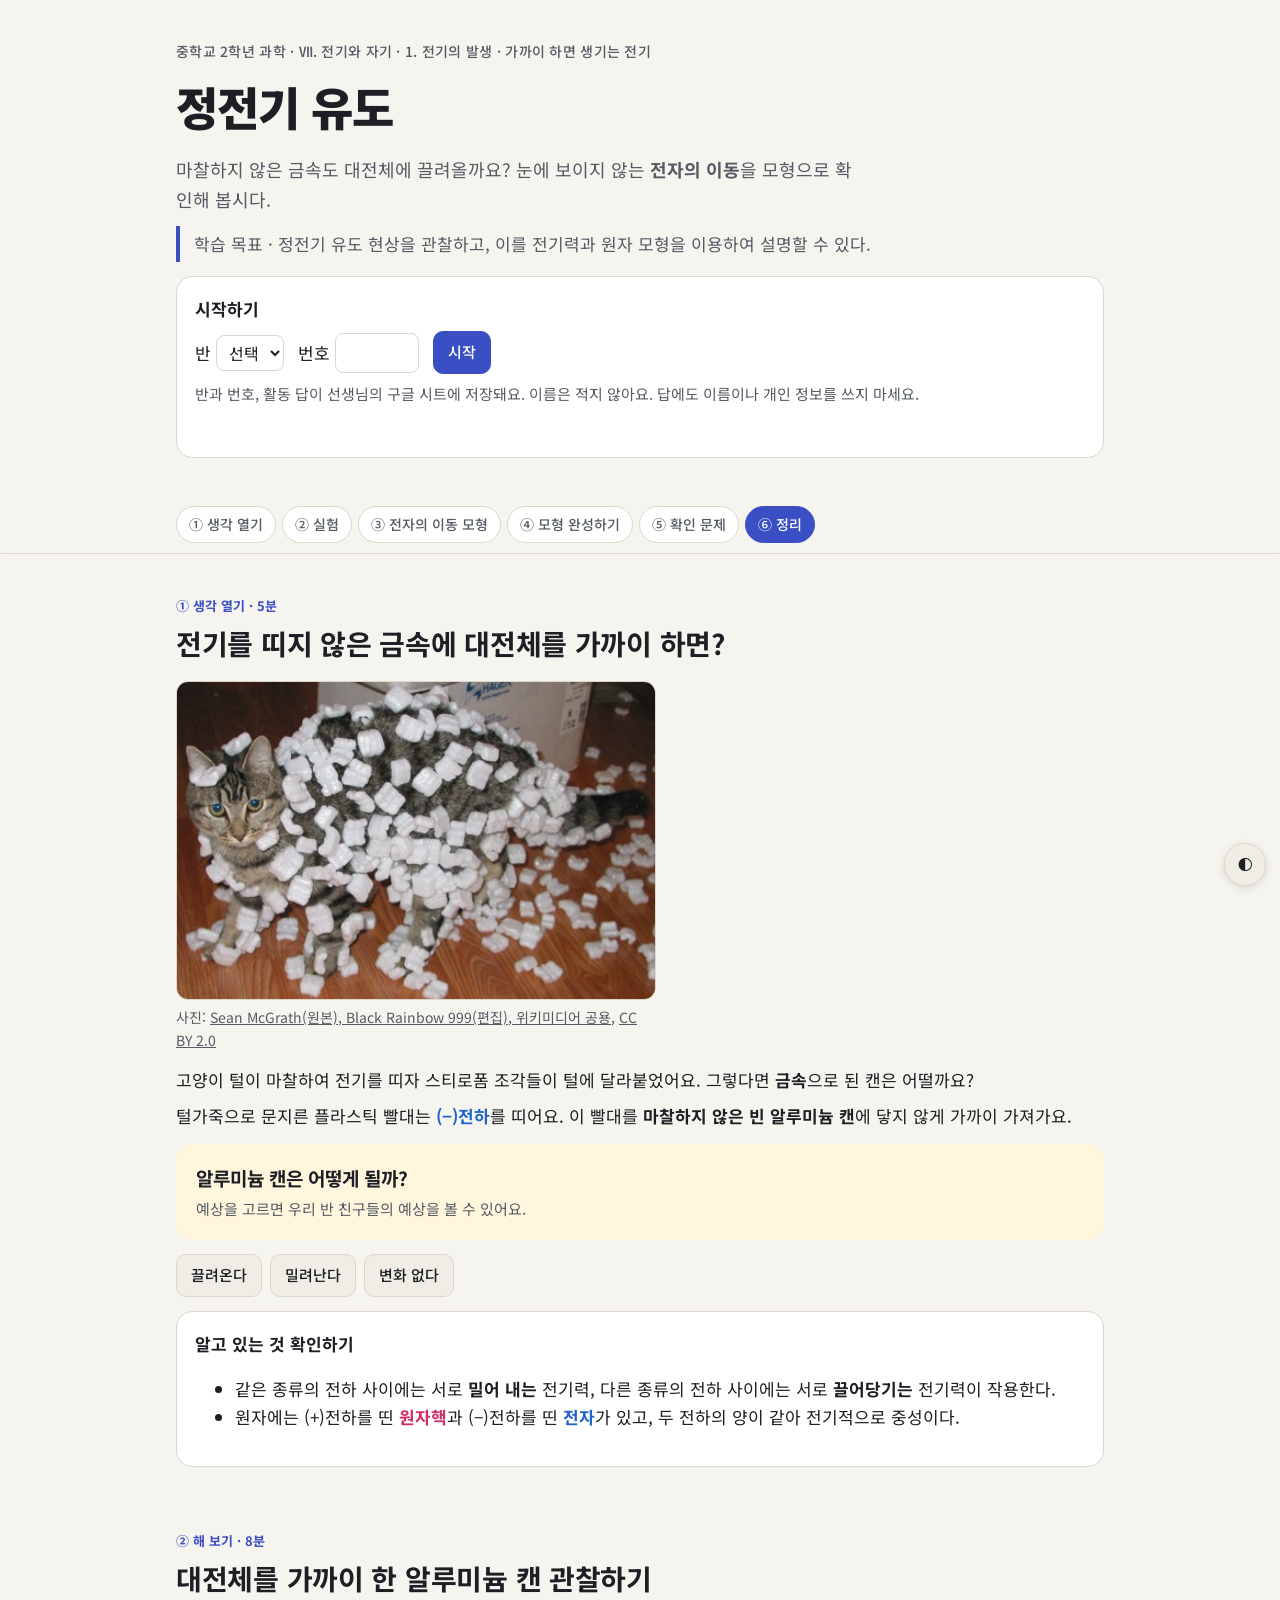
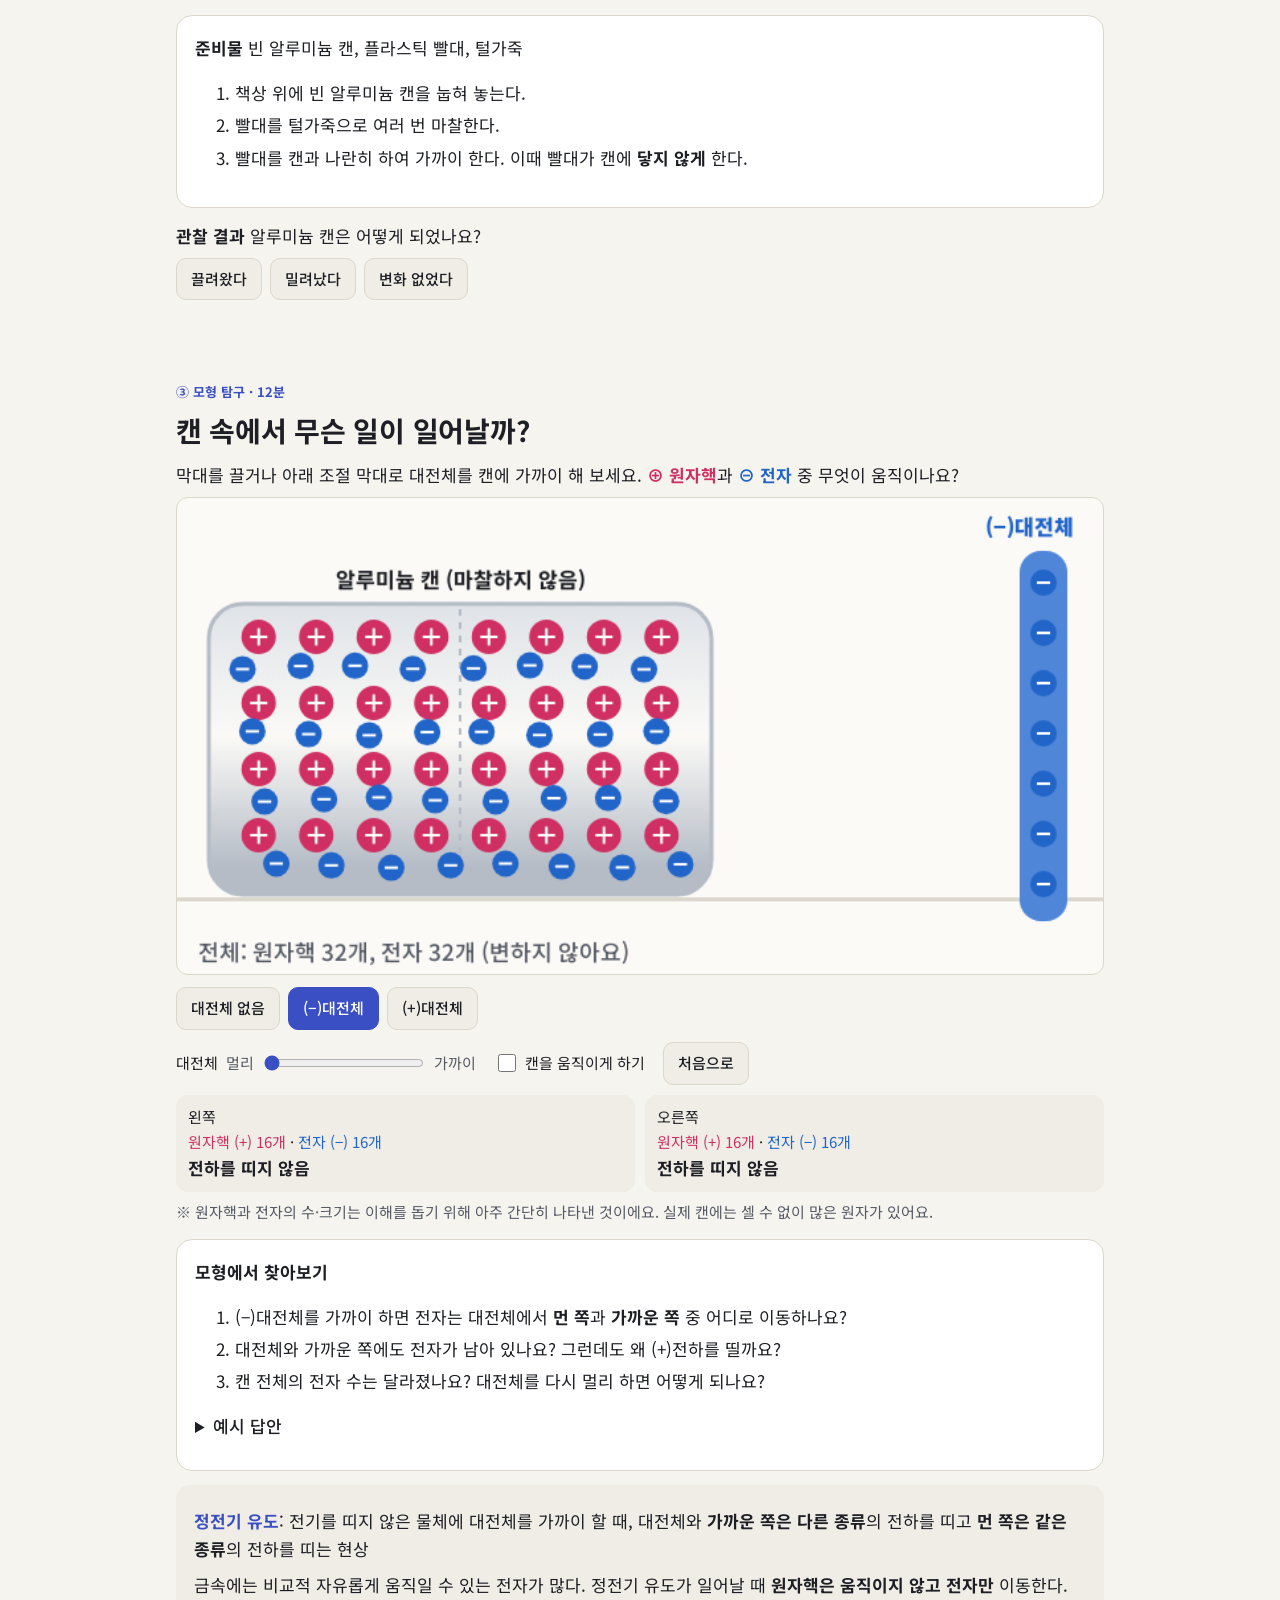
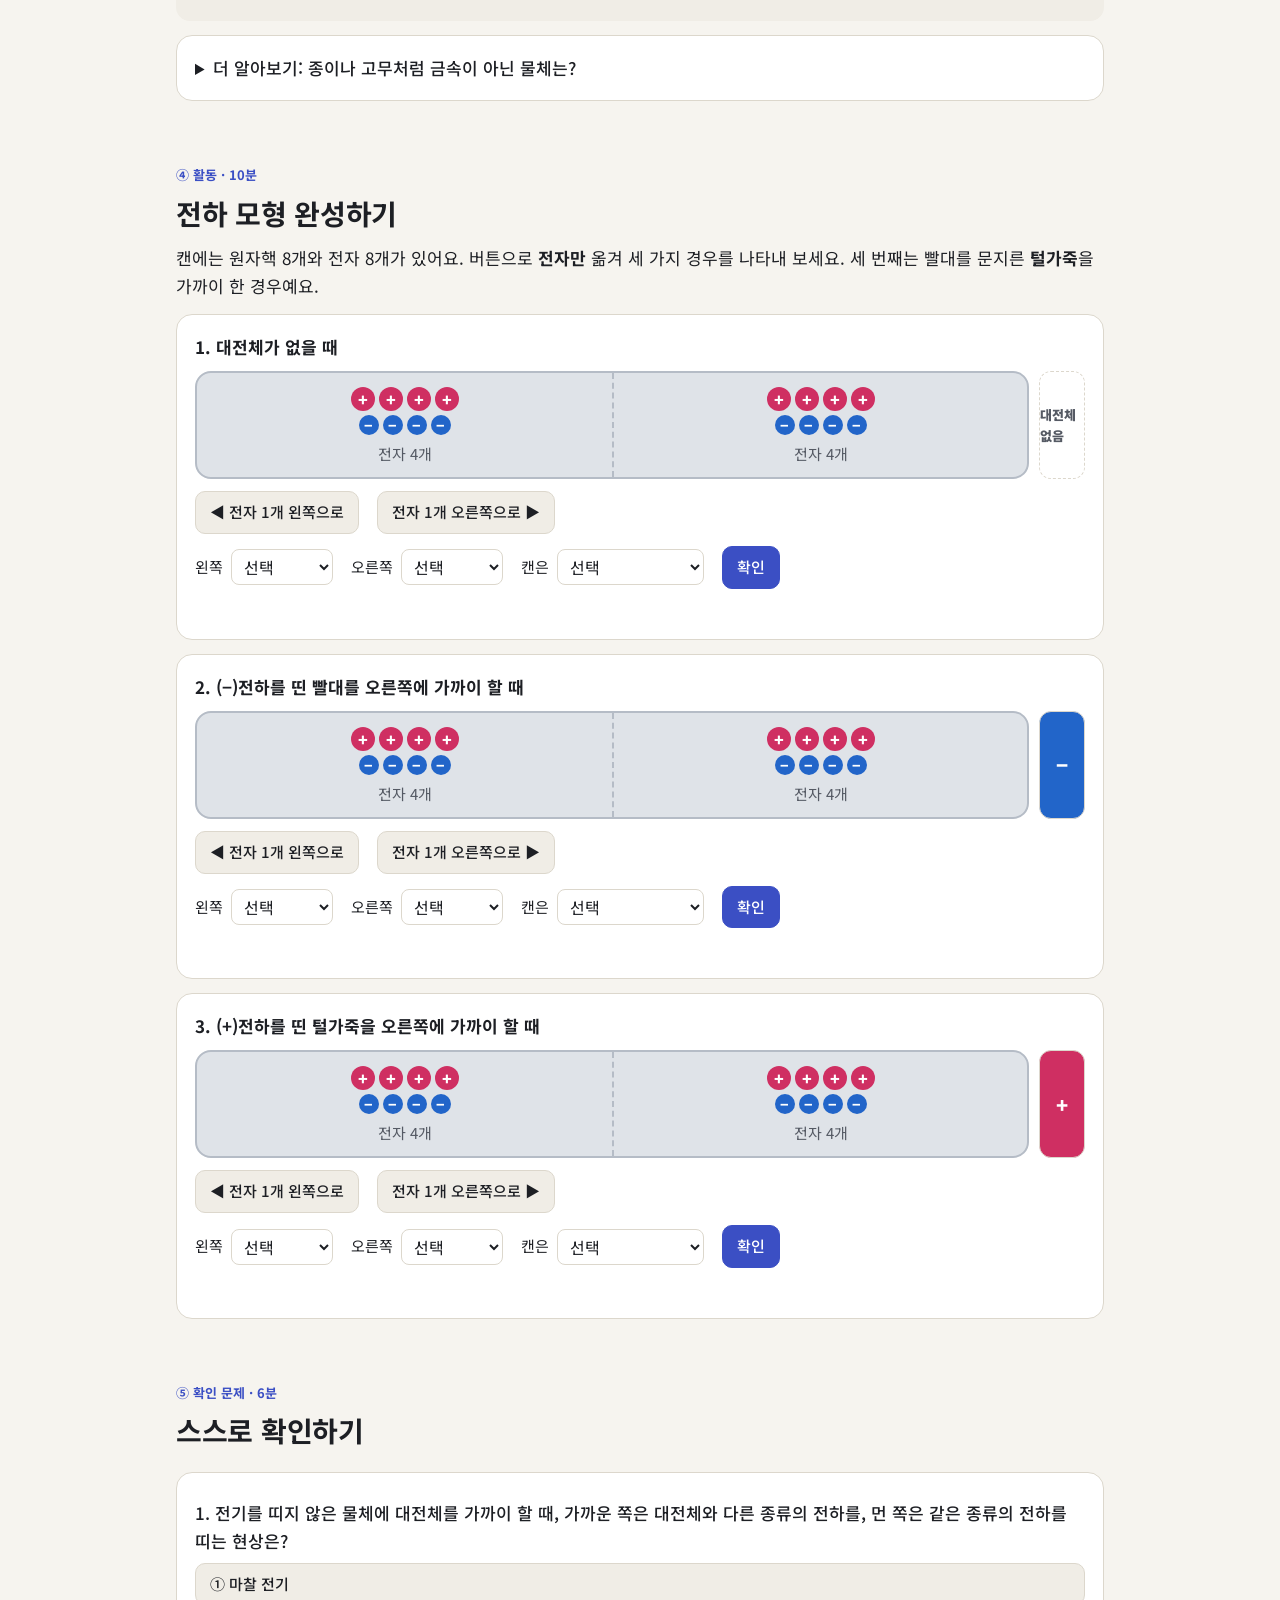
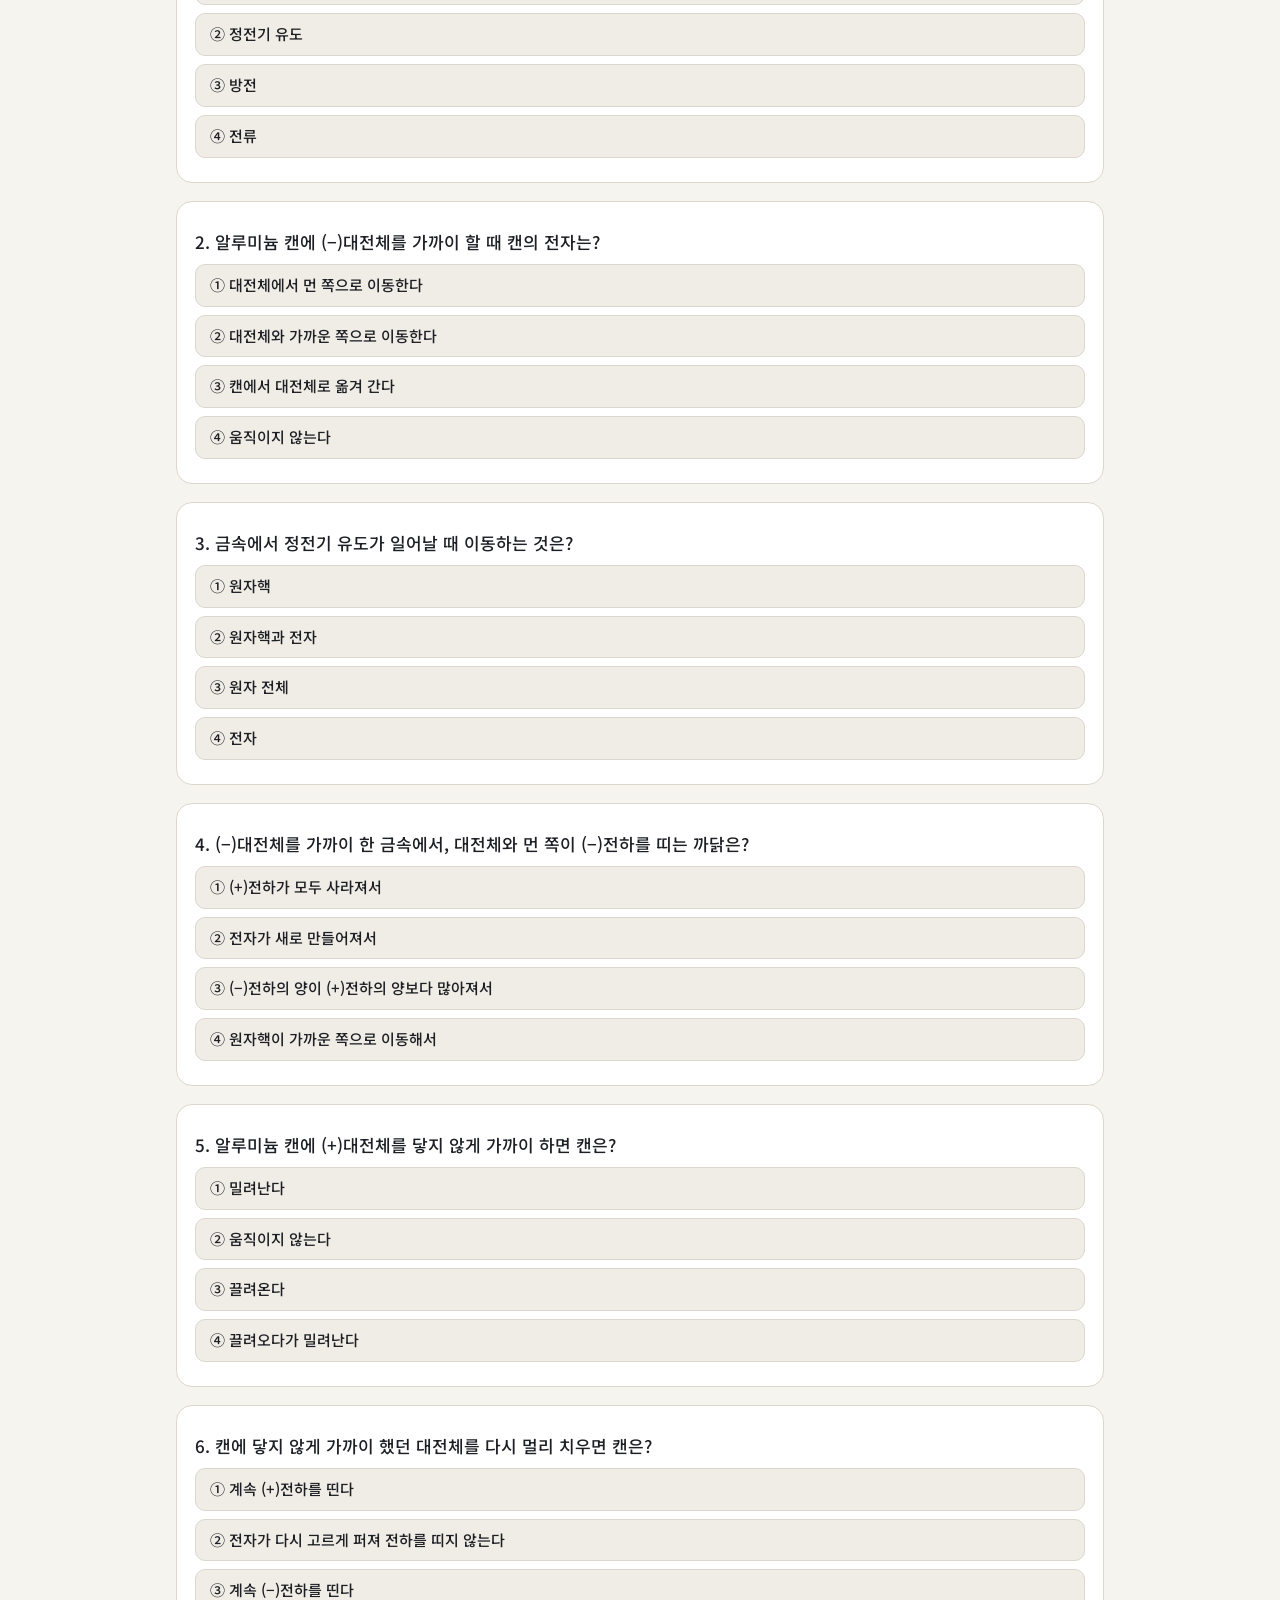
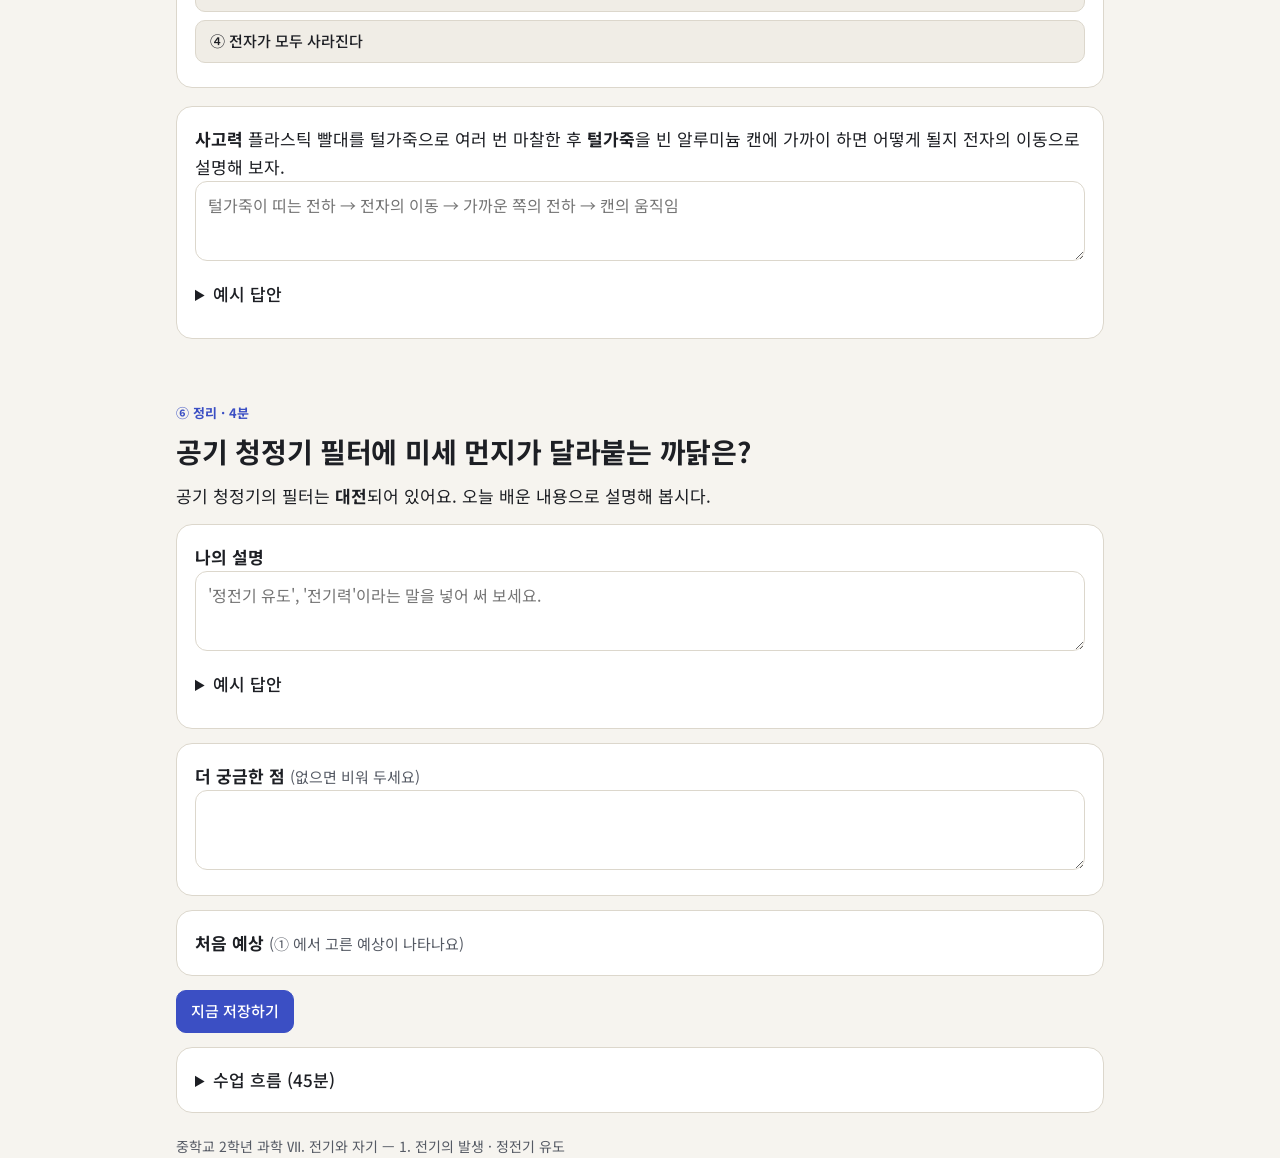
==== commit 37119235: "생각 열기에 정전기 사진 추가 Co-Authored-By: Claude Opus 5.5 <noreply@anthropic.com>" ====
--- a/index.html
+++ b/index.html
@@ -104,6 +104,8 @@
 :root{--pos:#cf2f62;--neg:#2265c9;--metal:#dfe3e8;--metal-2:#b5bcc6}
 @media (prefers-color-scheme: dark){:root:not([data-theme="light"]){--pos:#ff6d97;--neg:#69a6ff;--metal:#3a414c;--metal-2:#59626f}}
 :root[data-theme="dark"]{--pos:#ff6d97;--neg:#69a6ff;--metal:#3a414c;--metal-2:#59626f}
+.fig-photo{max-width:480px}
+.fig-photo a{color:inherit}
 header.hero{padding:40px 16px 24px}
 canvas{touch-action:manipulation}
 ol li{margin:4px 0}
@@ -160,6 +162,11 @@
 <section id="intro">
   <span class="tag">① 생각 열기 · 5분</span>
   <h2>전기를 띠지 않은 금속에 대전체를 가까이 하면?</h2>
+  <figure class="fig-photo">
+    <img src="images/cat-static.jpg" alt="온몸에 하얀 스티로폼 조각이 잔뜩 달라붙은 고양이" width="436" height="289">
+    <figcaption>사진: <a href="https://commons.wikimedia.org/wiki/File:Cat_demonstrating_static_cling_with_styrofoam_peanuts.jpg" target="_blank" rel="noopener">Sean McGrath(원본), Black Rainbow 999(편집), 위키미디어 공용</a>, <a href="https://creativecommons.org/licenses/by/2.0/" target="_blank" rel="noopener">CC BY 2.0</a></figcaption>
+  </figure>
+  <p>고양이 털이 마찰하여 전기를 띠자 스티로폼 조각들이 털에 달라붙었어요. 그렇다면 <b>금속</b>으로 된 캔은 어떨까요?</p>
   <p>털가죽으로 문지른 플라스틱 빨대는 <b class="neg">(−)전하</b>를 띠어요. 이 빨대를 <b>마찰하지 않은 빈 알루미늄 캔</b>에 닿지 않게 가까이 가져가요.</p>
   <div class="question">알루미늄 캔은 어떻게 될까?<small>예상을 고르면 우리 반 친구들의 예상을 볼 수 있어요.</small></div>
   <div class="seg" id="predict"><button data-v="끌려온다">끌려온다</button><button data-v="밀려난다">밀려난다</button><button data-v="변화 없다">변화 없다</button></div>
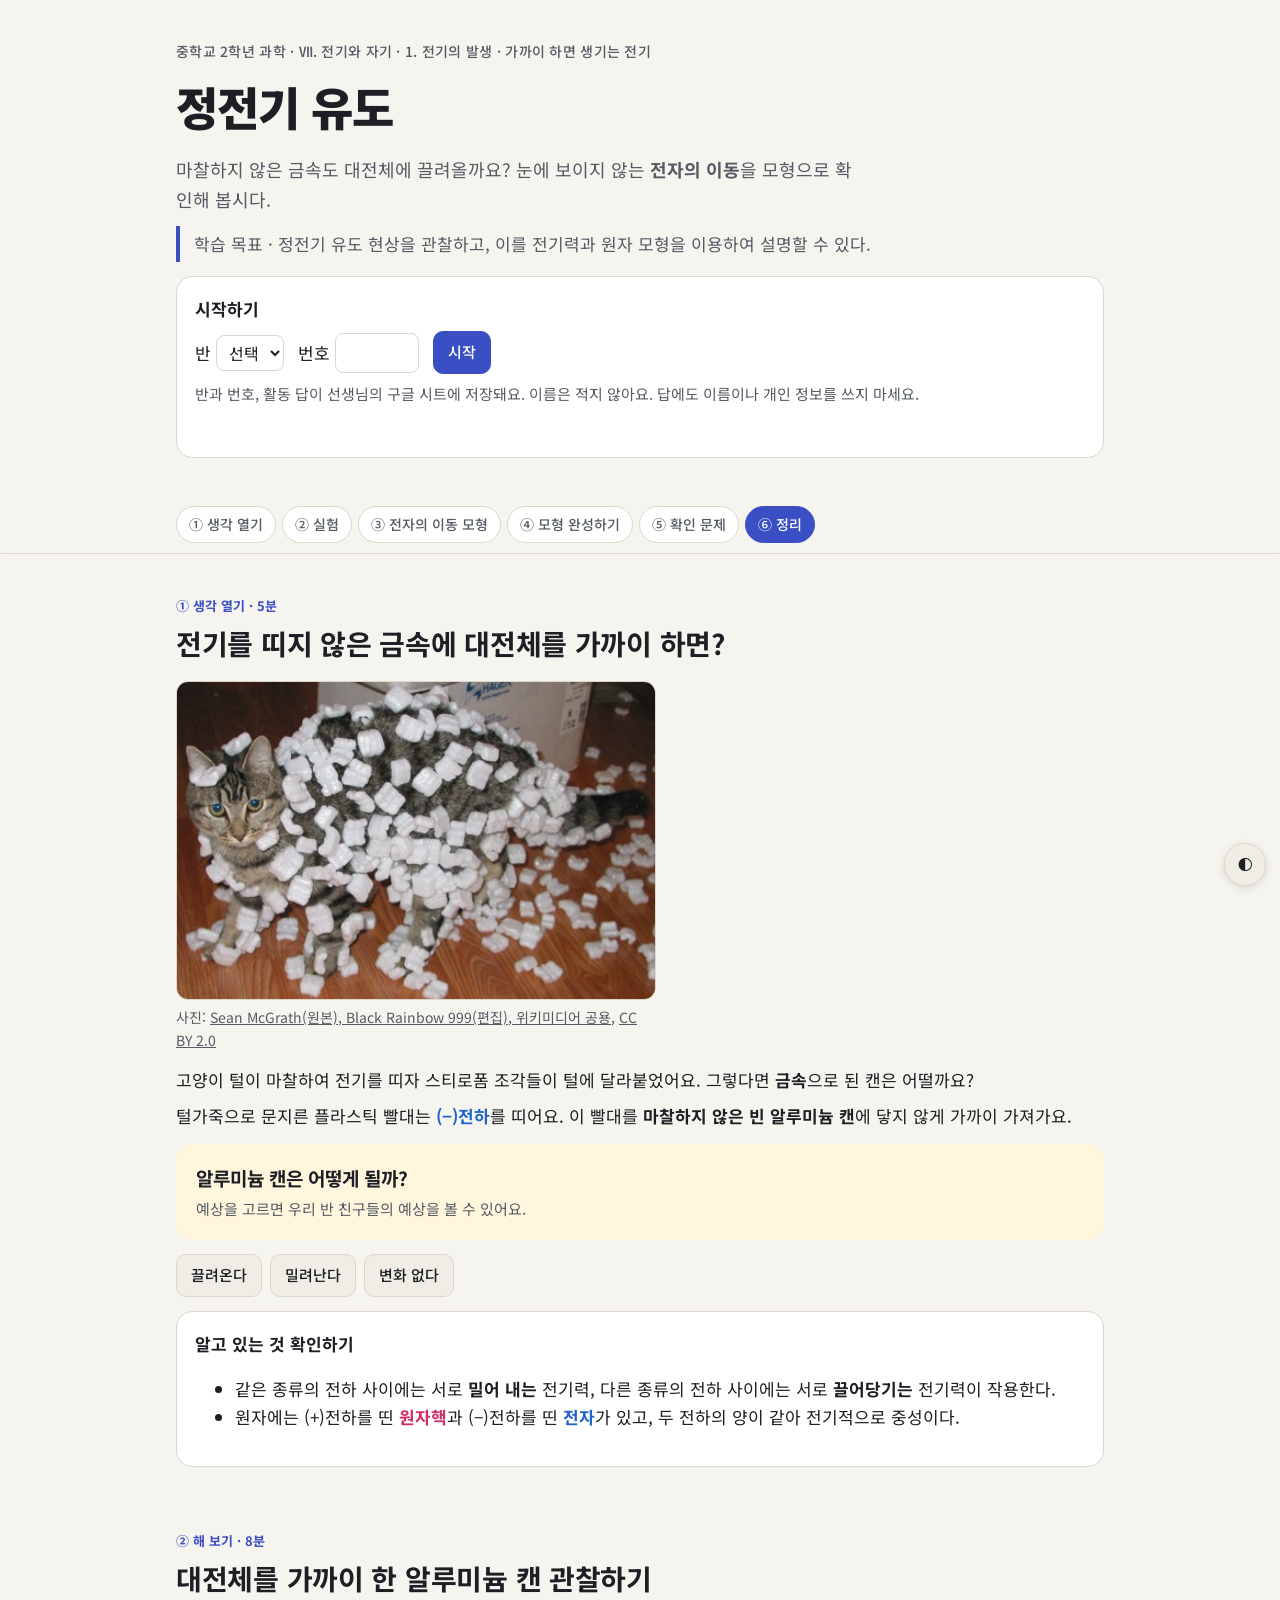
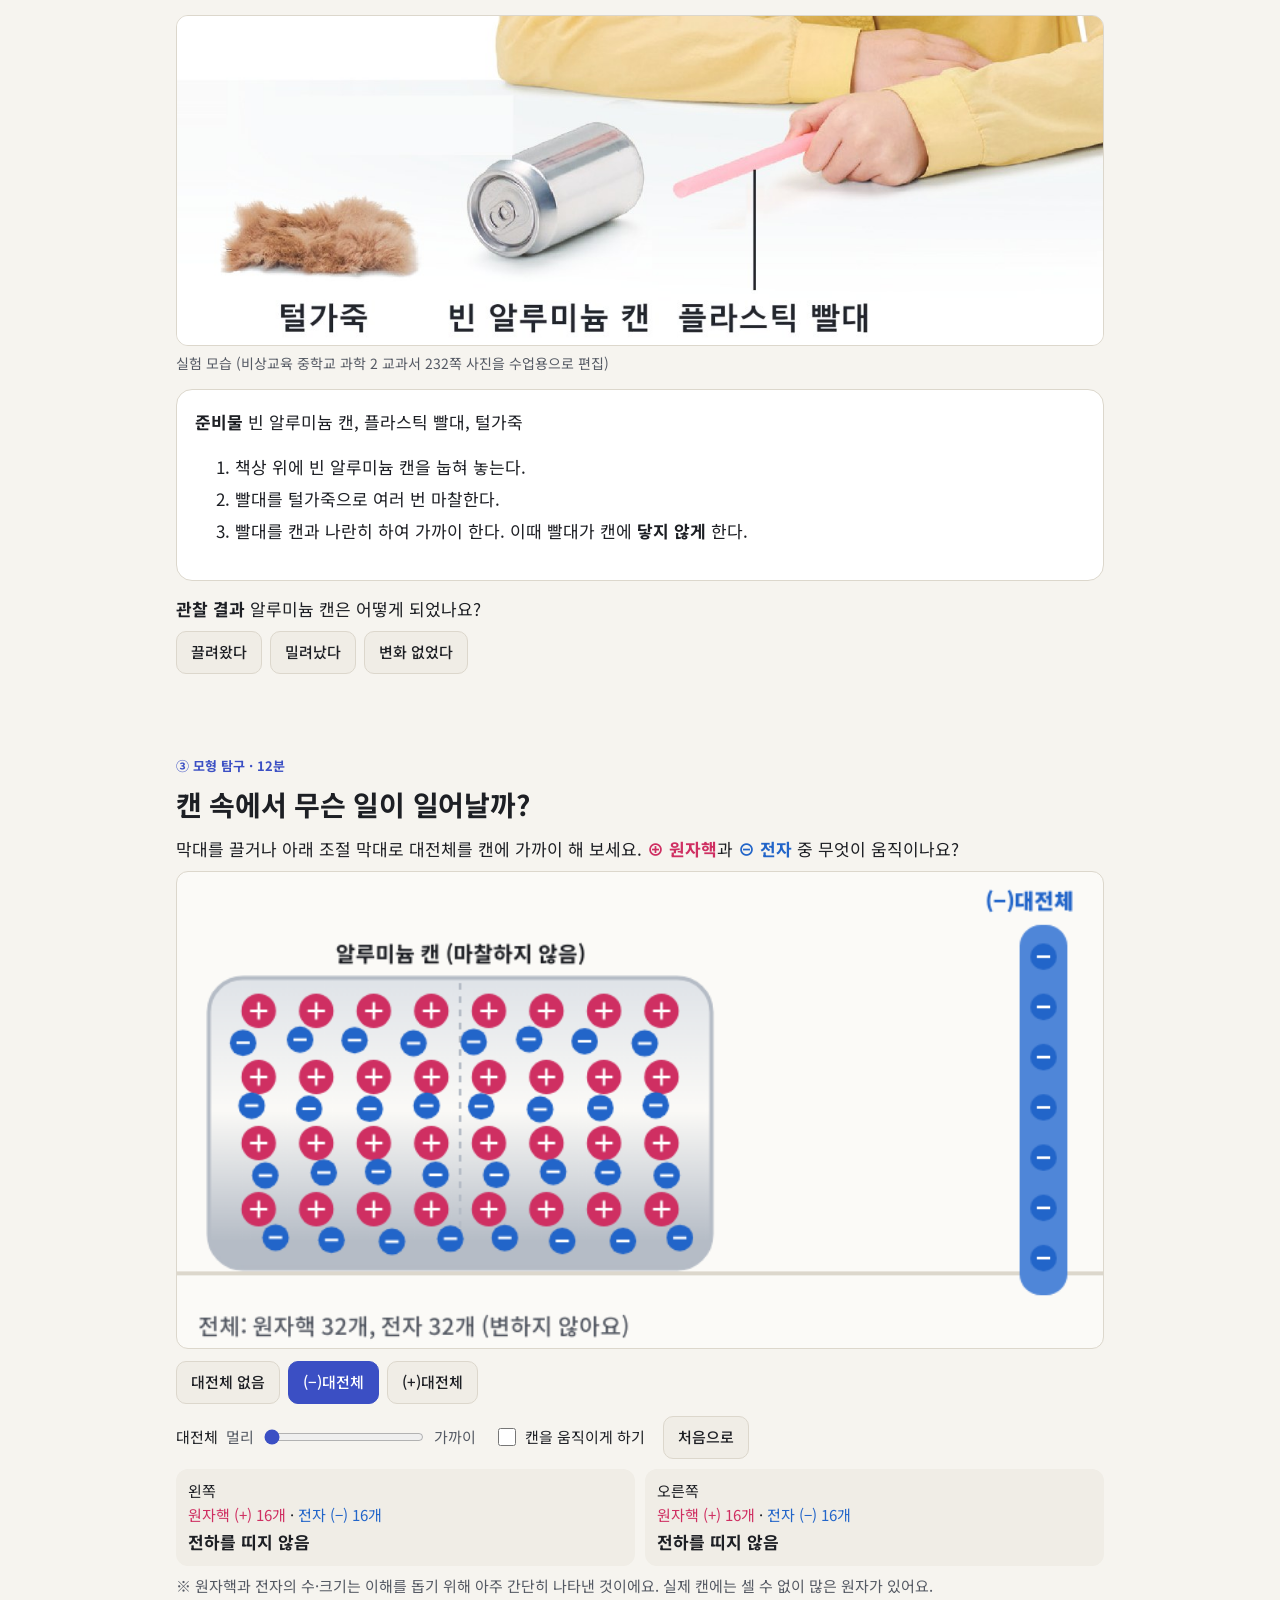
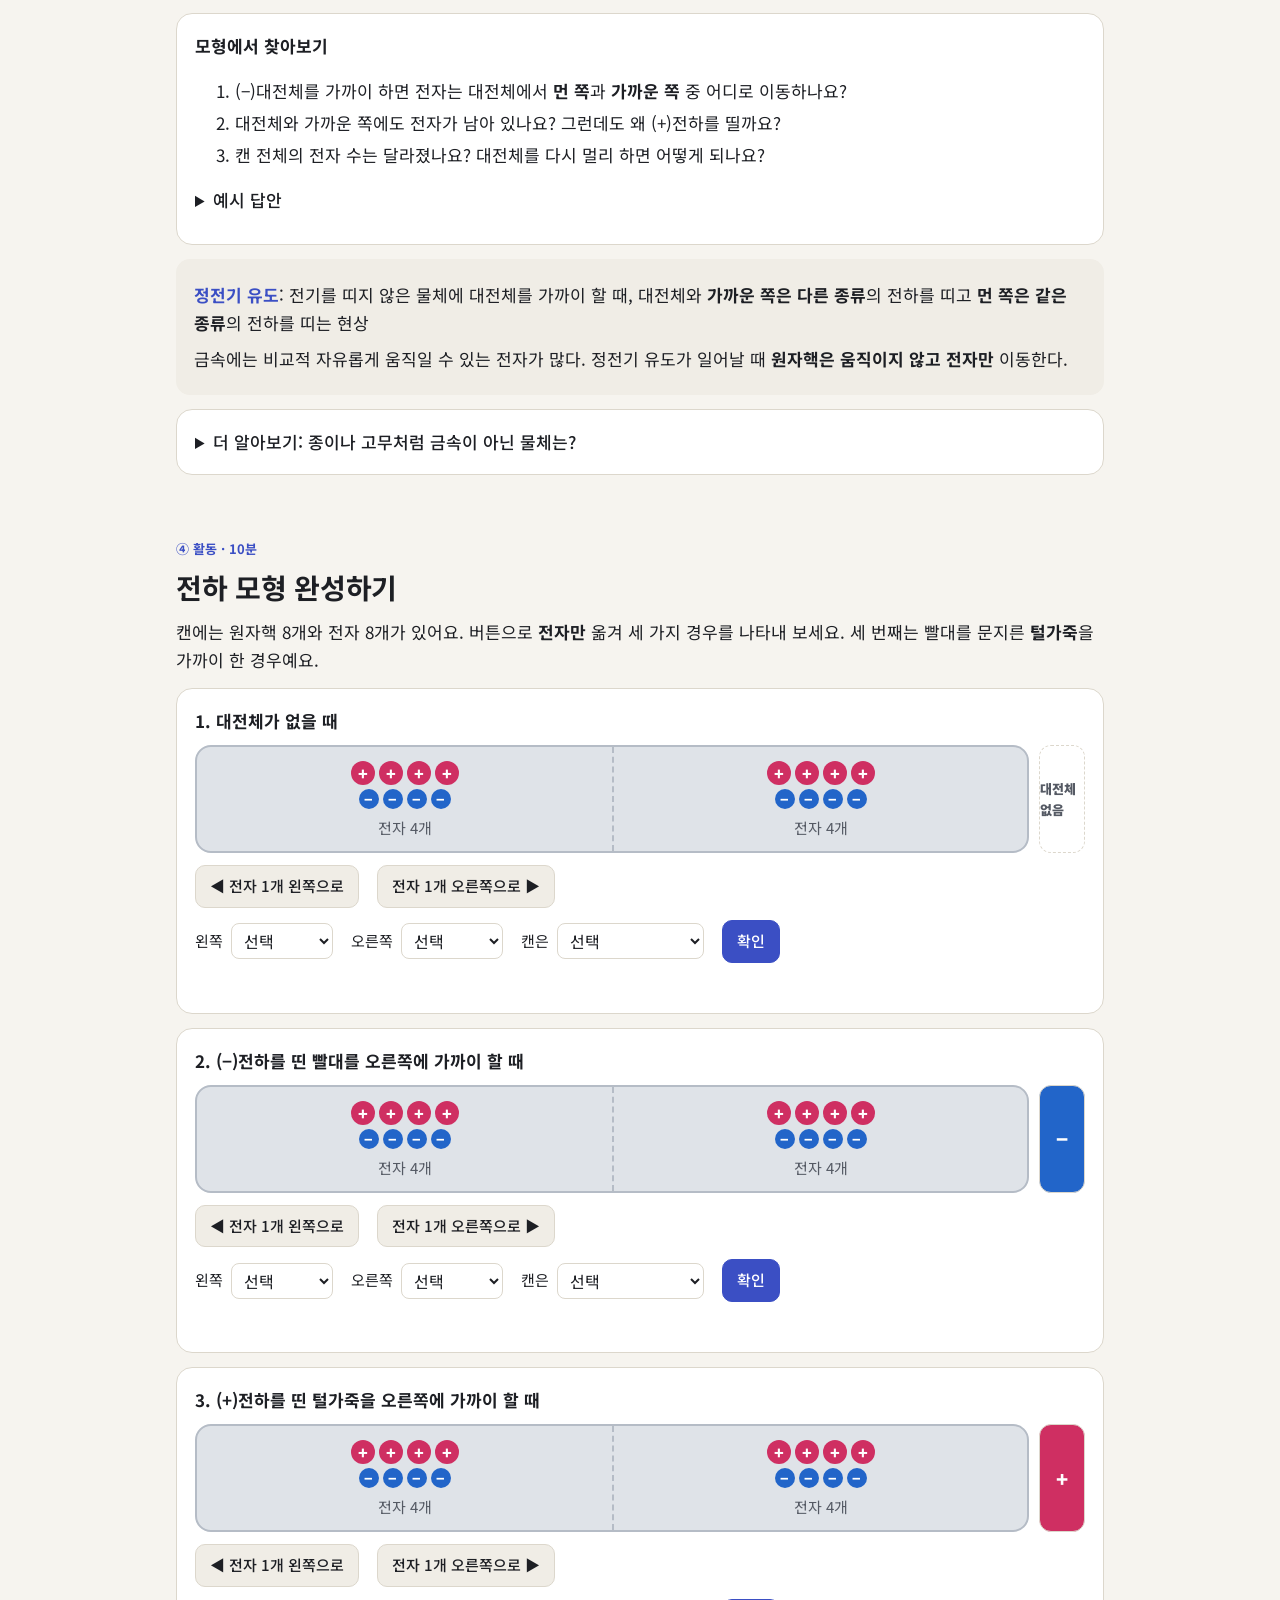
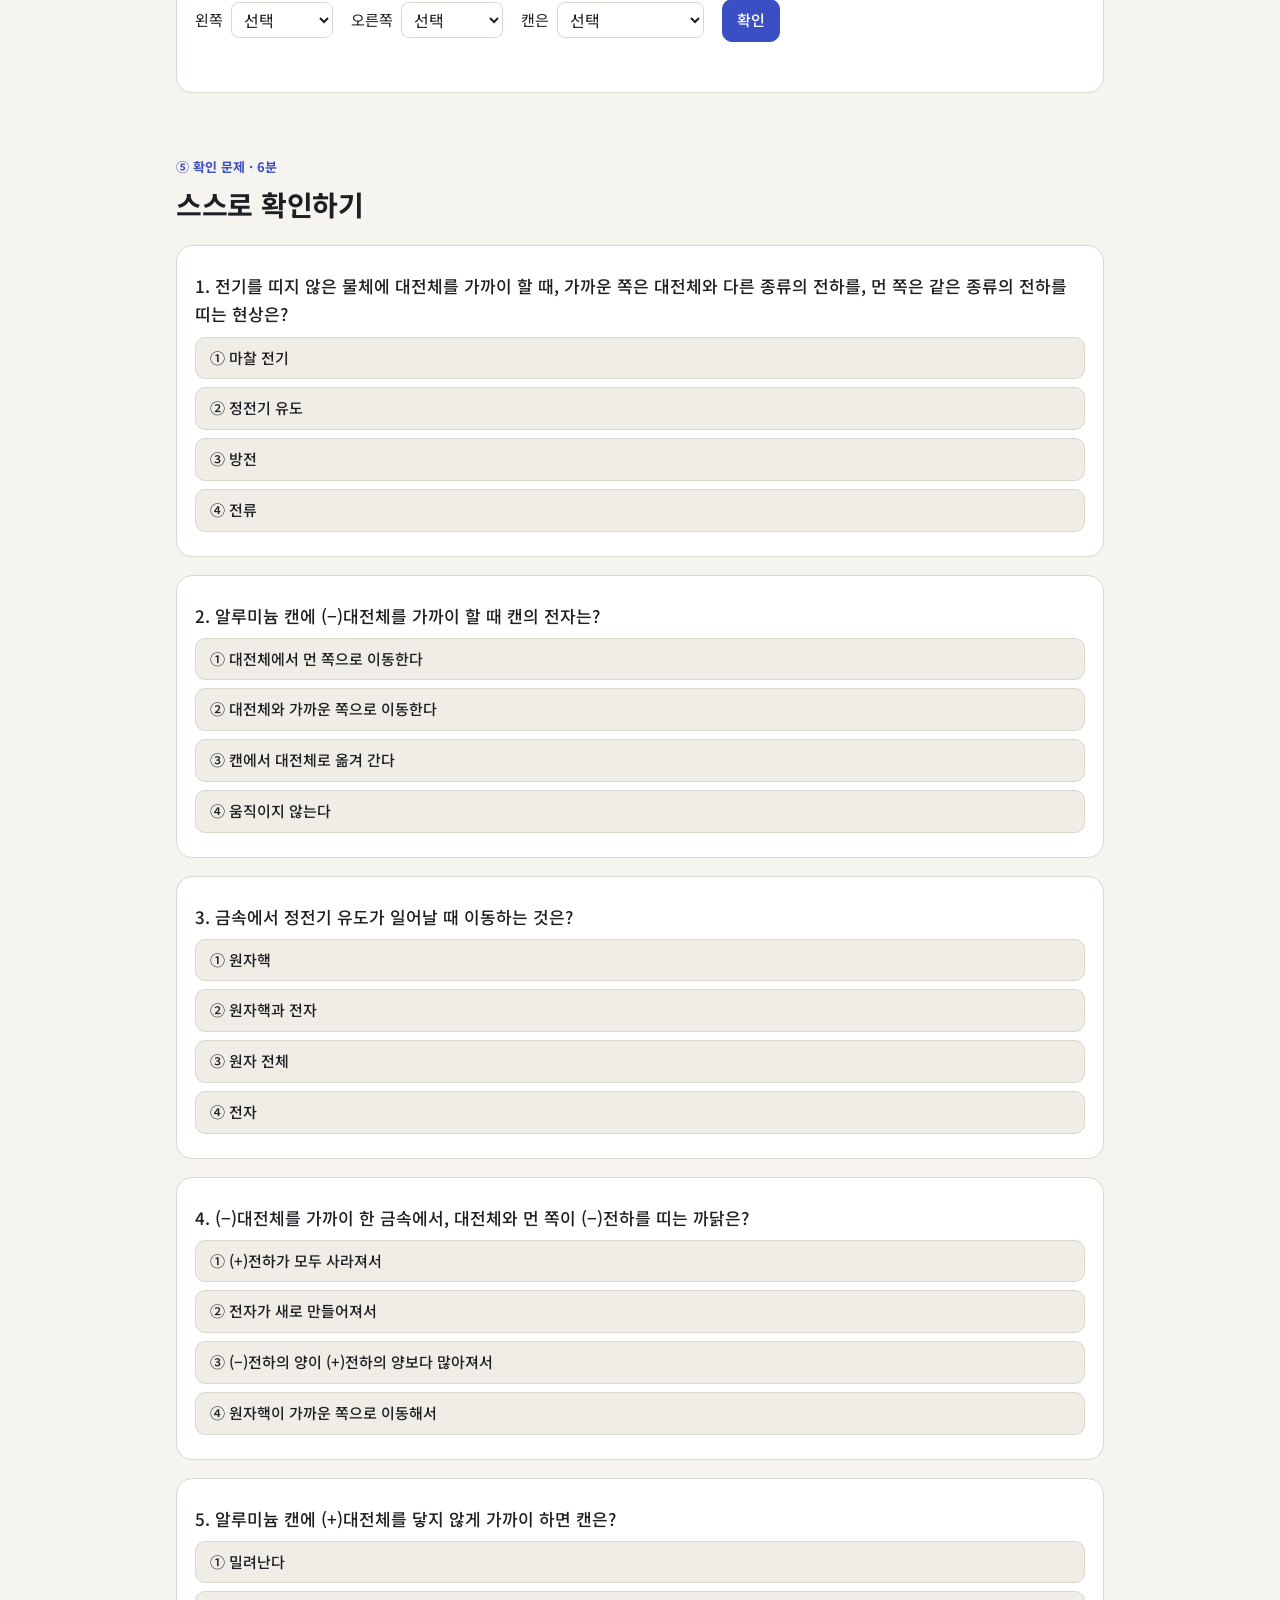
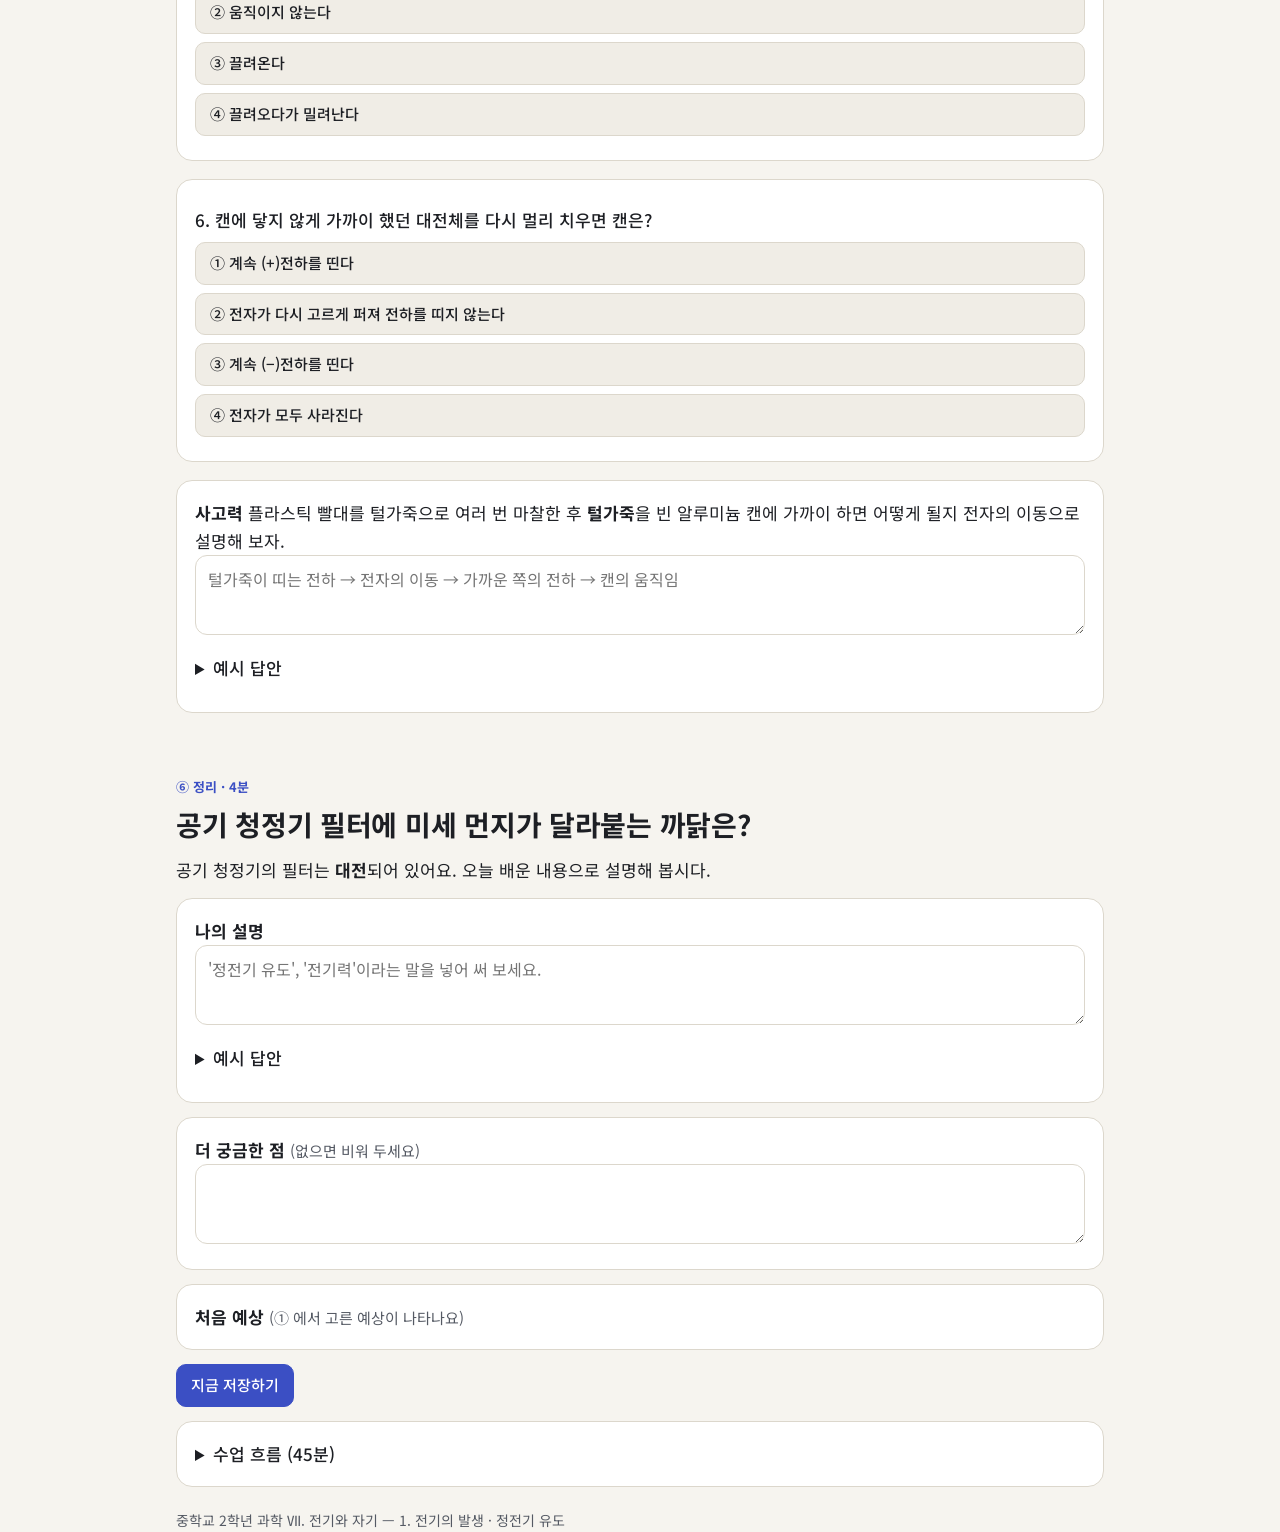
==== commit 77425f6e: "해 보기에 교과서 실험 사진(편집) 추가 Co-Authored-By: Claude Opus 5.5 <noreply@anthropic.com>" ====
--- a/index.html
+++ b/index.html
@@ -179,6 +179,10 @@
 <section id="lab1">
   <span class="tag">② 해 보기 · 8분</span>
   <h2>대전체를 가까이 한 알루미늄 캔 관찰하기</h2>
+  <figure>
+    <img src="images/can-experiment.jpg" alt="책상 위에 눕혀 놓은 빈 알루미늄 캔에 플라스틱 빨대를 가까이 가져가는 손과, 옆에 놓인 털가죽" width="1200" height="426" loading="lazy">
+    <figcaption>실험 모습 (비상교육 중학교 과학 2 교과서 232쪽 사진을 수업용으로 편집)</figcaption>
+  </figure>
   <div class="card"><b>준비물</b> 빈 알루미늄 캔, 플라스틱 빨대, 털가죽
     <ol><li>책상 위에 빈 알루미늄 캔을 눕혀 놓는다.</li><li>빨대를 털가죽으로 여러 번 마찰한다.</li><li>빨대를 캔과 나란히 하여 가까이 한다. 이때 빨대가 캔에 <b>닿지 않게</b> 한다.</li></ol></div>
   <p><b>관찰 결과</b> 알루미늄 캔은 어떻게 되었나요?</p>
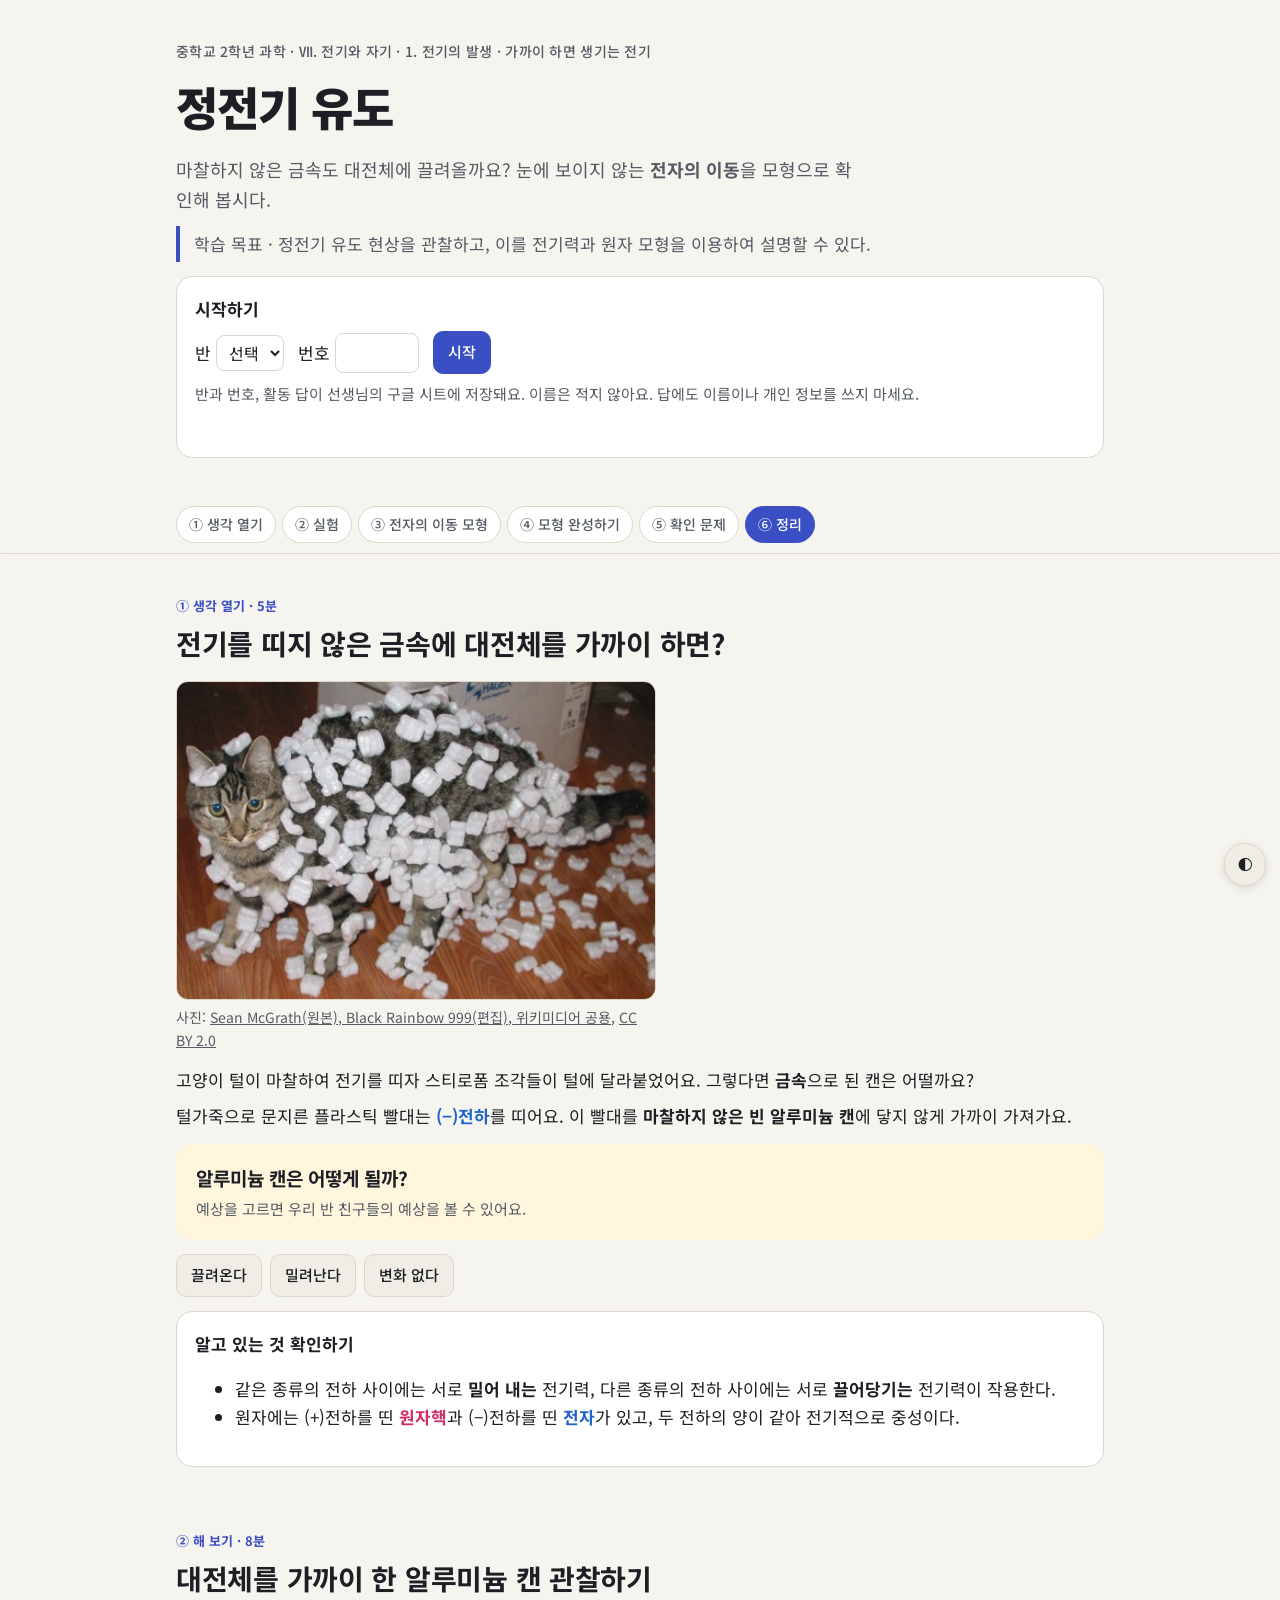
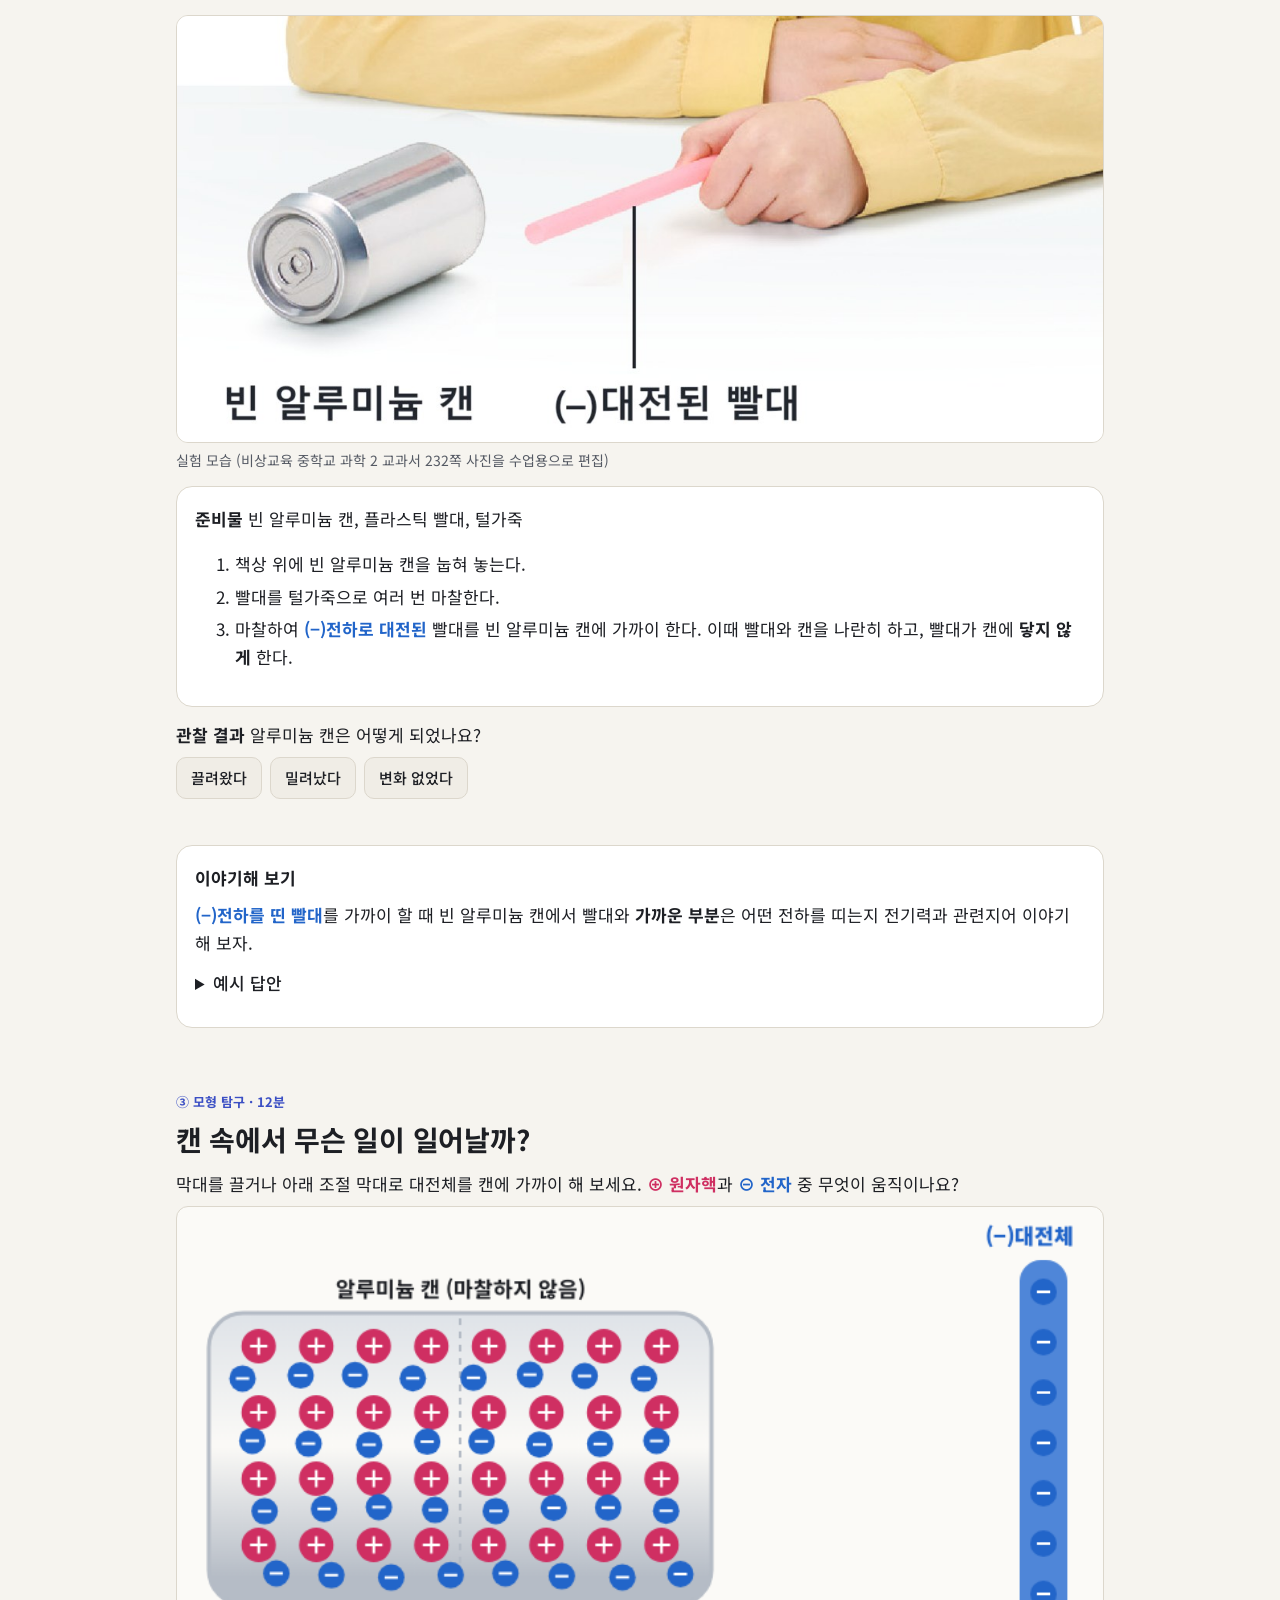
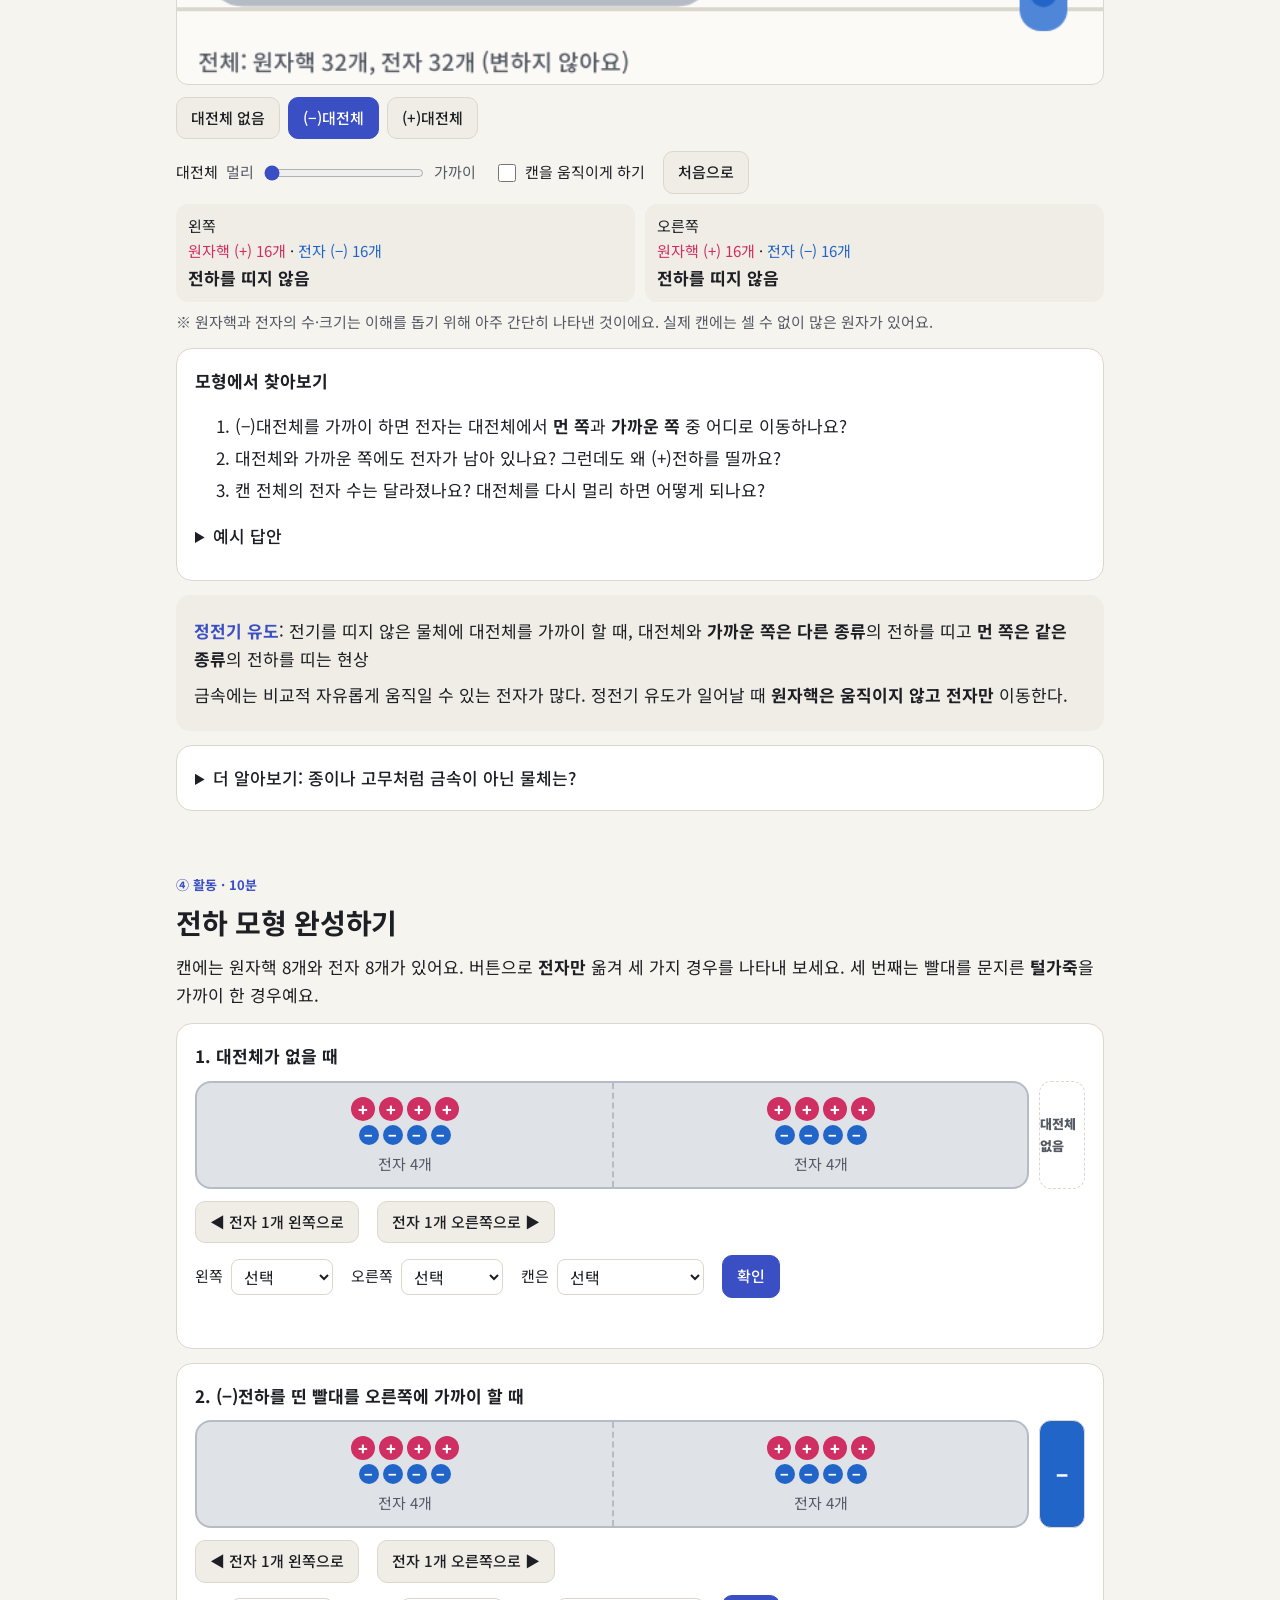
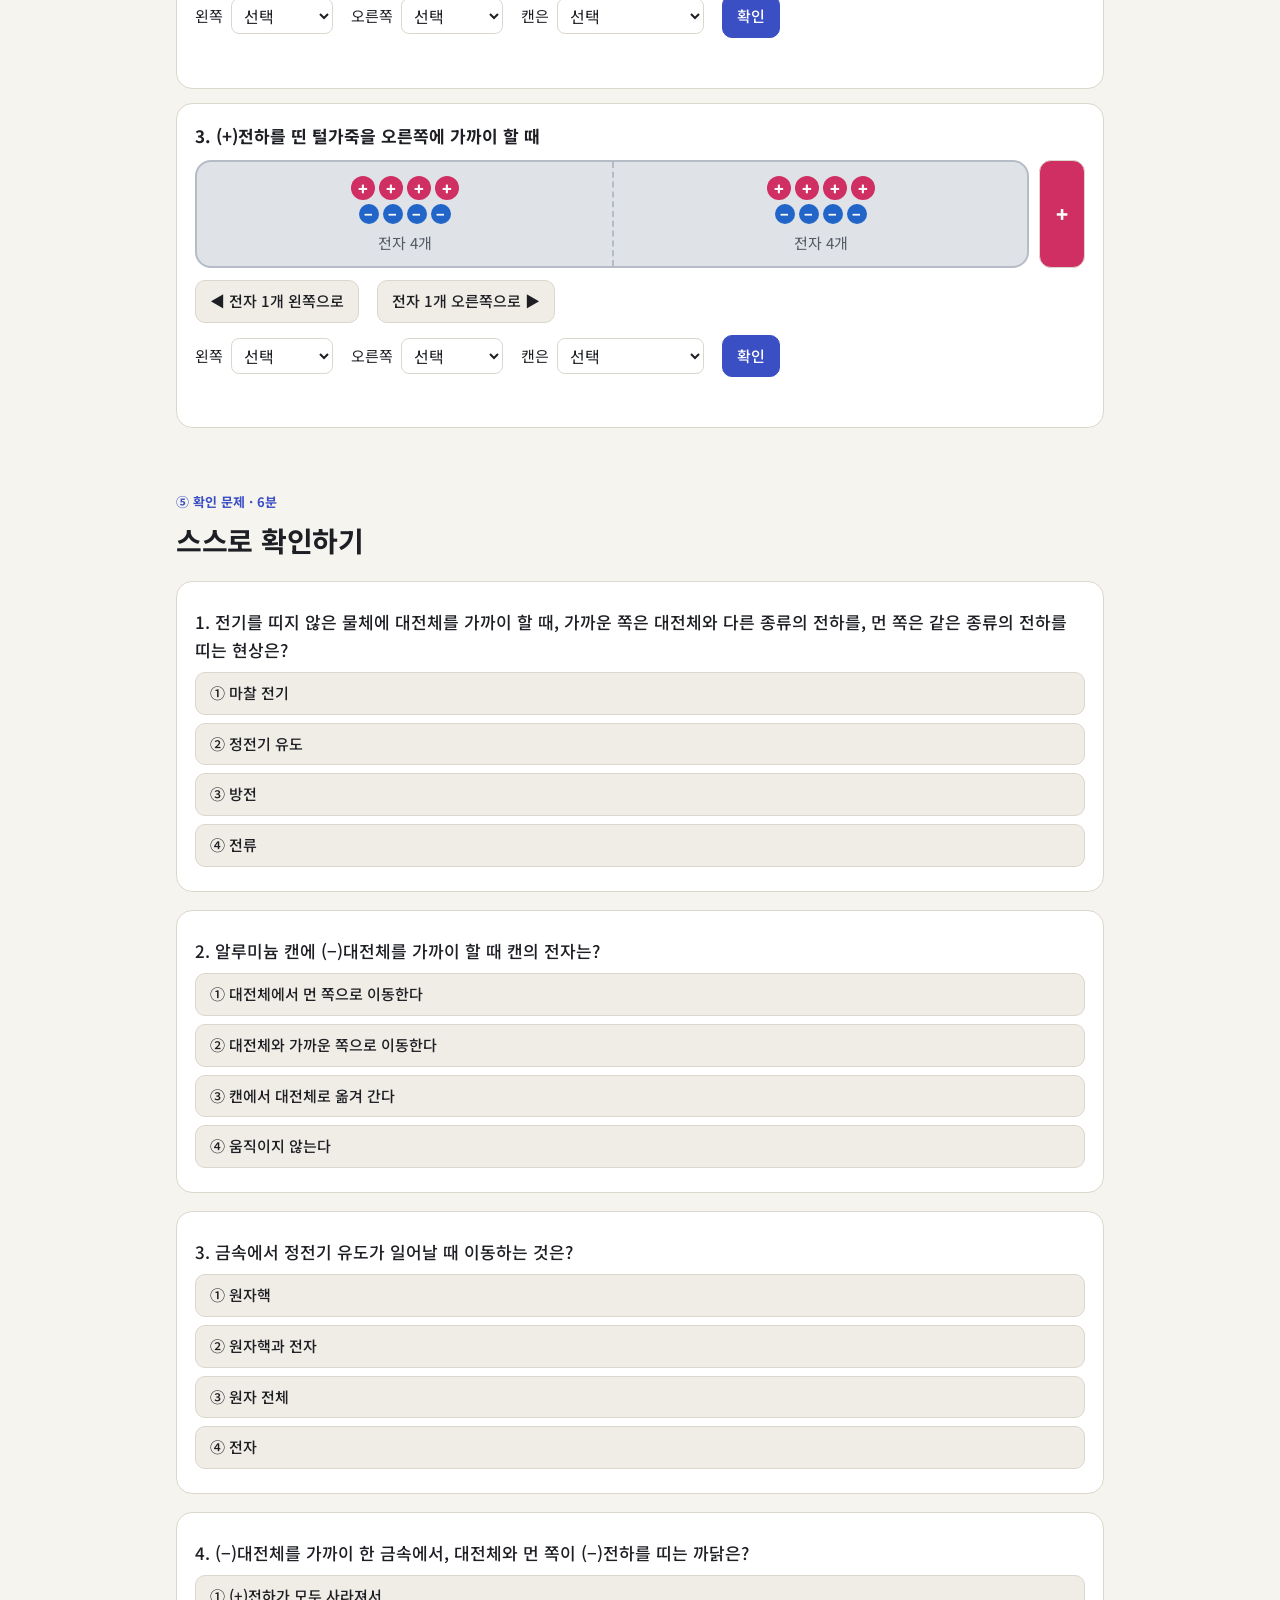
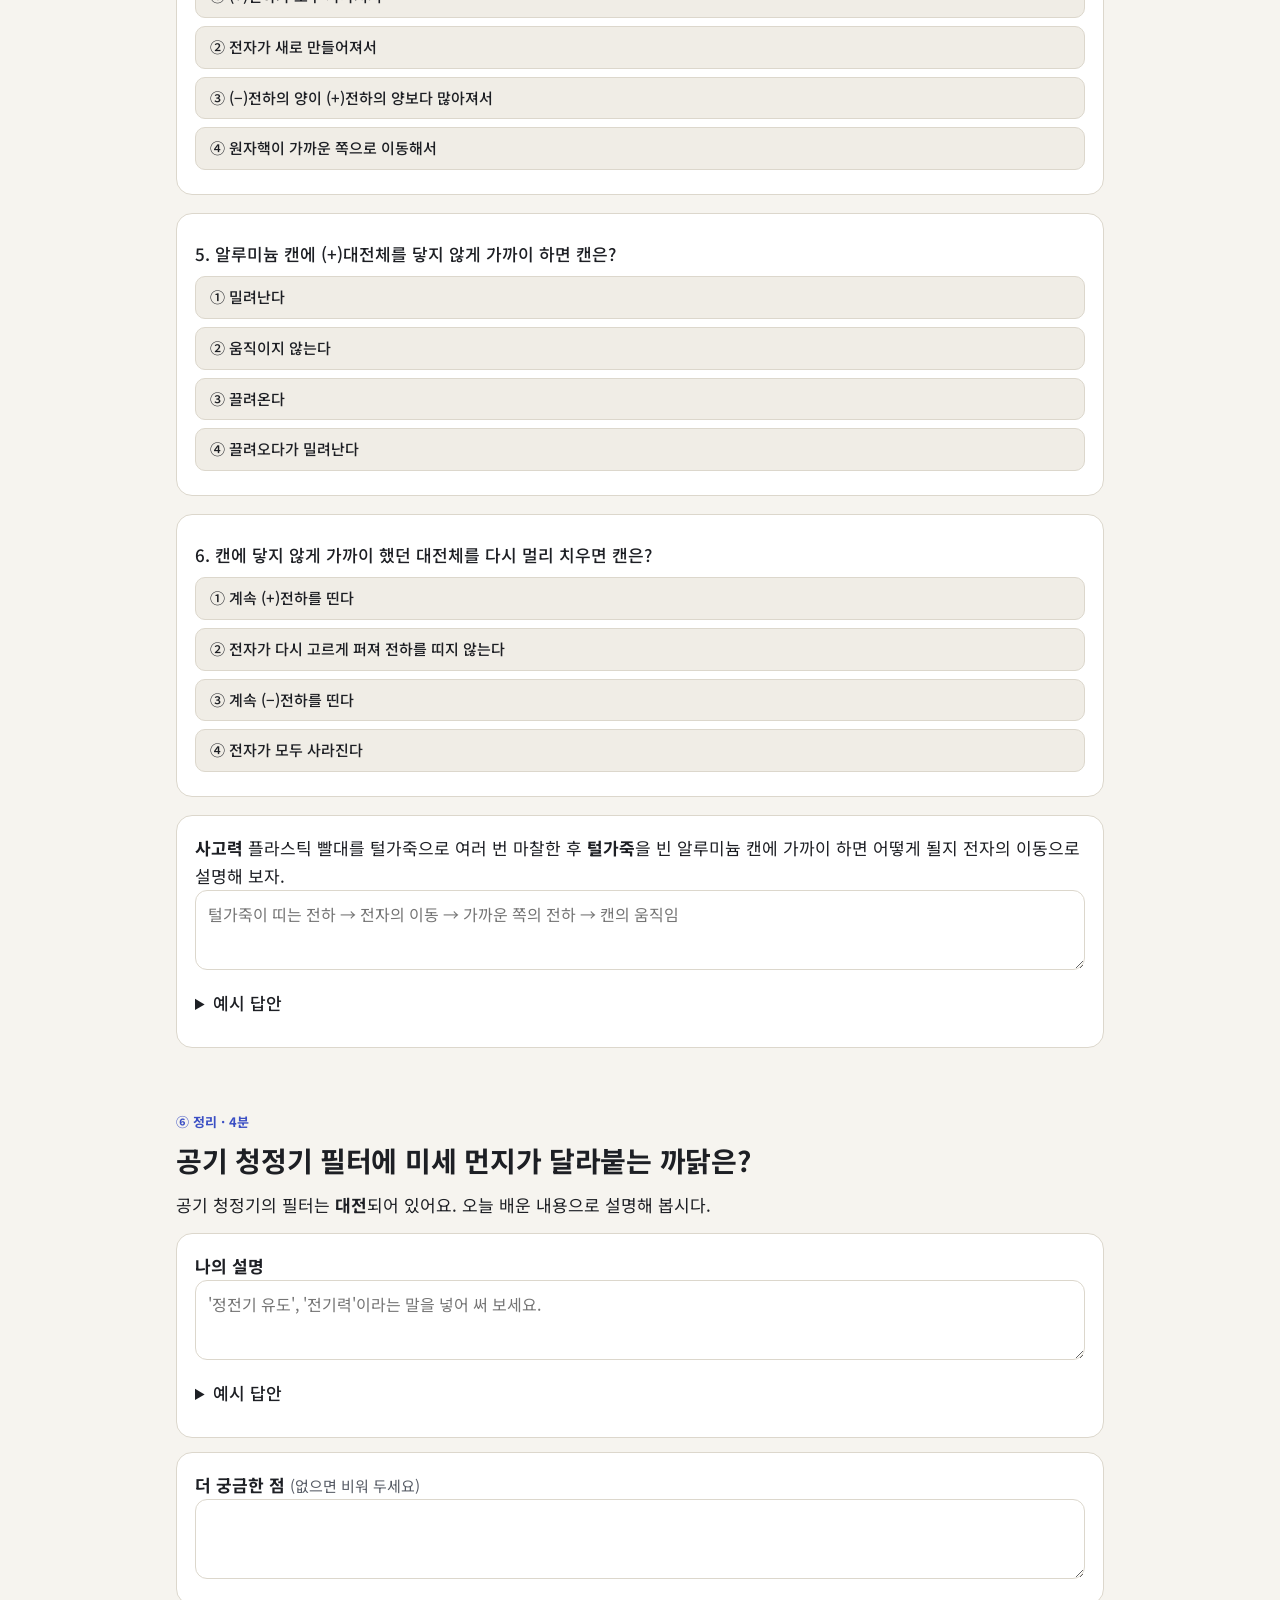
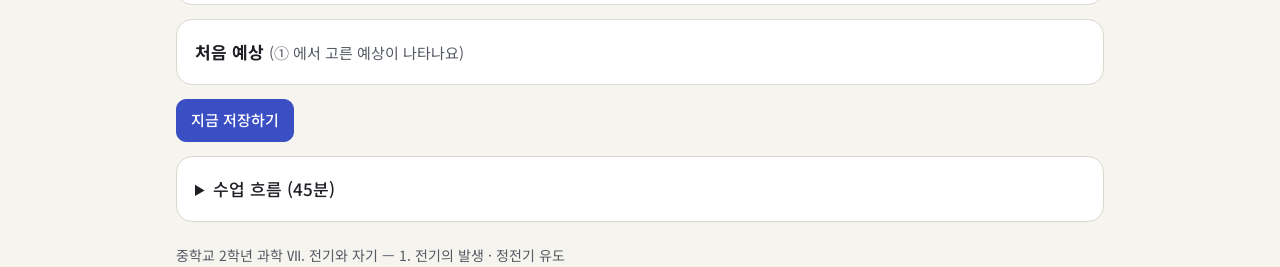
==== commit cbbabd12: "해 보기: 사진 수정, 교과서 문구와 질문 보완 Co-Authored-By: Claude Opus 5.5 <noreply@anthropic.com>" ====
--- a/index.html
+++ b/index.html
@@ -180,14 +180,17 @@
   <span class="tag">② 해 보기 · 8분</span>
   <h2>대전체를 가까이 한 알루미늄 캔 관찰하기</h2>
   <figure>
-    <img src="images/can-experiment.jpg" alt="책상 위에 눕혀 놓은 빈 알루미늄 캔에 플라스틱 빨대를 가까이 가져가는 손과, 옆에 놓인 털가죽" width="1200" height="426" loading="lazy">
+    <img src="images/can-charged-straw.jpg" alt="책상 위에 눕혀 놓은 빈 알루미늄 캔에 (−)전하로 대전된 빨대를 가까이 가져가는 손" width="552" height="undefined">
     <figcaption>실험 모습 (비상교육 중학교 과학 2 교과서 232쪽 사진을 수업용으로 편집)</figcaption>
   </figure>
   <div class="card"><b>준비물</b> 빈 알루미늄 캔, 플라스틱 빨대, 털가죽
-    <ol><li>책상 위에 빈 알루미늄 캔을 눕혀 놓는다.</li><li>빨대를 털가죽으로 여러 번 마찰한다.</li><li>빨대를 캔과 나란히 하여 가까이 한다. 이때 빨대가 캔에 <b>닿지 않게</b> 한다.</li></ol></div>
+    <ol><li>책상 위에 빈 알루미늄 캔을 눕혀 놓는다.</li><li>빨대를 털가죽으로 여러 번 마찰한다.</li><li>마찰하여 <b class="neg">(−)전하로 대전된</b> 빨대를 빈 알루미늄 캔에 가까이 한다. 이때 빨대와 캔을 나란히 하고, 빨대가 캔에 <b>닿지 않게</b> 한다.</li></ol></div>
   <p><b>관찰 결과</b> 알루미늄 캔은 어떻게 되었나요?</p>
   <div class="seg" id="observe"><button data-v="끌려왔다">끌려왔다</button><button data-v="밀려났다">밀려났다</button><button data-v="변화 없었다">변화 없었다</button></div>
   <div class="msg" id="obsMsg"></div>
+  <div class="card"><b>이야기해 보기</b>
+    <p><b class="neg">(−)전하를 띤 빨대</b>를 가까이 할 때 빈 알루미늄 캔에서 빨대와 <b>가까운 부분</b>은 어떤 전하를 띠는지 전기력과 관련지어 이야기해 보자.</p>
+    <details><summary>예시 답안</summary><p>빈 알루미늄 캔이 (−)전하를 띤 빨대에 의해 끌어당기는 방향의 전기력을 받았으므로, 빨대와 가까운 부분은 <b class="pos">(+)전하</b>를 띤다. 왜 (+)전하를 띠게 되었는지는 ③의 전자 이동 모형으로 확인해 봅시다.</p></details></div>
 </section>
 
 <section id="lab2">
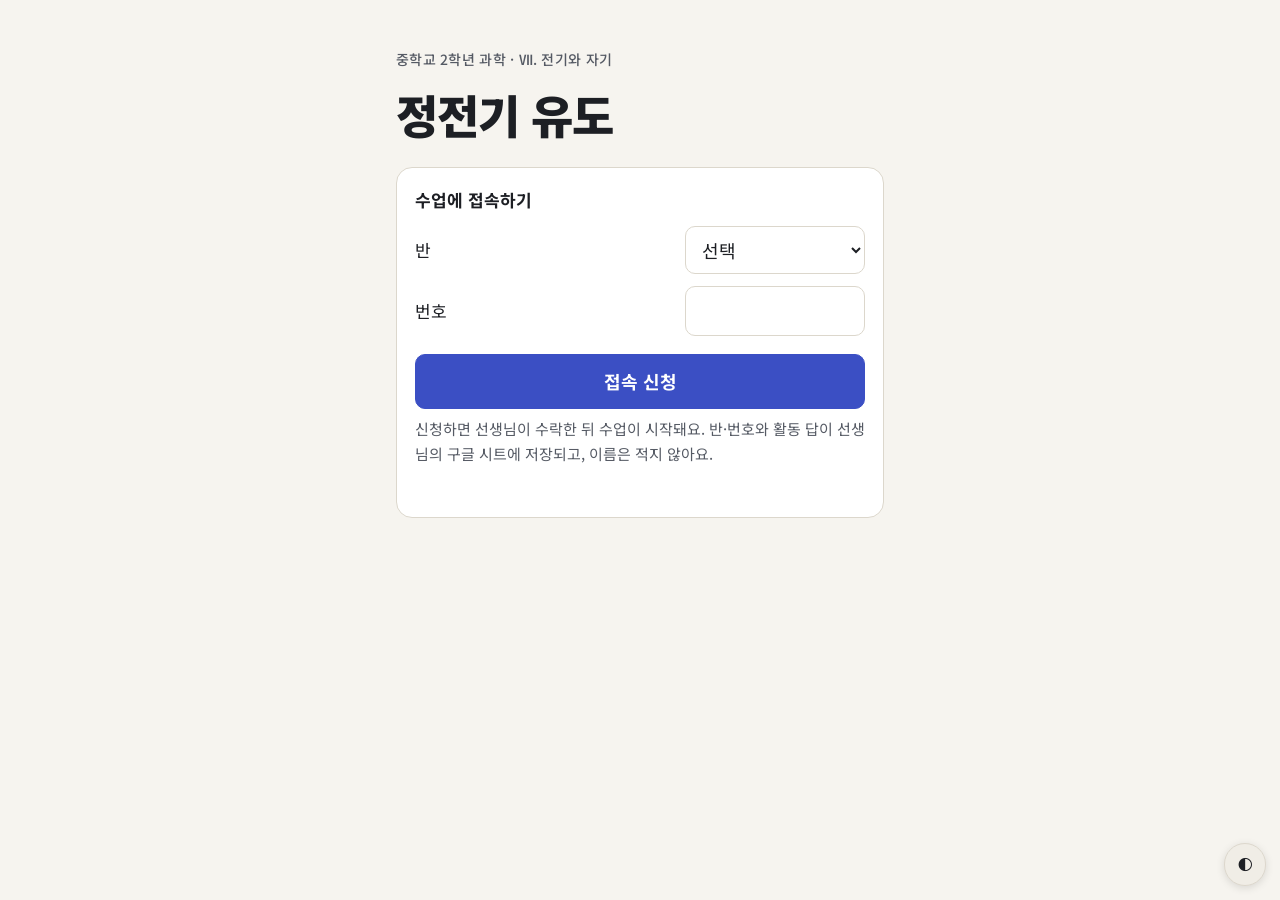
==== commit c02a9f7a: "접속 신청·교사 수락·교사용 페이지·단계 진행 추가 Co-Authored-By: Claude Opus 5.5 <noreply@anthropic.com>" ====
--- a/index.html
+++ b/index.html
@@ -3,477 +3,77 @@
 <head>
 <meta charset="utf-8">
 <meta name="viewport" content="width=device-width, initial-scale=1">
-<title>정전기 유도</title>
-<meta name="description" content="중학교 2학년 과학 Ⅶ. 전기와 자기 - 1. 전기의 발생 - 정전기 유도 수업">
+<title>정전기 유도 — 접속하기</title>
 <link rel="preconnect" href="https://fonts.googleapis.com">
 <link rel="preconnect" href="https://fonts.gstatic.com" crossorigin>
 <link href="https://fonts.googleapis.com/css2?family=Noto+Sans+KR:wght@400;500;700;900&display=swap" rel="stylesheet">
-<style>
-:root{
-  --bg:#f6f4ef; --surface:#ffffff; --surface-2:#f0ede6; --ink:#1d1f24; --ink-2:#555a64; --line:#dcd7cc;
-  --accent:#3b4fc4; --accent-ink:#ffffff; --l1:#2f66c9; --l2:#d6403a; --angle:#c98a00; --leaf:#3f9a55;
-  --ok:#1f8a53; --bad:#c23b3b; --warn-bg:#fff6dd; --canvas:#fbfaf7; --grid:#ece8df;
-}
-@media (prefers-color-scheme: dark){
-  :root:not([data-theme="light"]){
-    --bg:#15171c; --surface:#1e2128; --surface-2:#262a33; --ink:#ecedf0; --ink-2:#a6abb6; --line:#363b46;
-    --accent:#8c9bff; --accent-ink:#10132a; --l1:#69a0ff; --l2:#ff6b62; --angle:#f2c14e; --leaf:#5cc27a;
-    --ok:#4fd18c; --bad:#ff7a7a; --warn-bg:#2e2a1c; --canvas:#1a1d23; --grid:#262a32;
-  }
-}
-:root[data-theme="dark"]{
-  --bg:#15171c; --surface:#1e2128; --surface-2:#262a33; --ink:#ecedf0; --ink-2:#a6abb6; --line:#363b46;
-  --accent:#8c9bff; --accent-ink:#10132a; --l1:#69a0ff; --l2:#ff6b62; --angle:#f2c14e; --leaf:#5cc27a;
-  --ok:#4fd18c; --bad:#ff7a7a; --warn-bg:#2e2a1c; --canvas:#1a1d23; --grid:#262a32;
-}
-*{box-sizing:border-box}
-html{scroll-behavior:smooth}
-body{margin:0;background:var(--bg);color:var(--ink);font-family:"Noto Sans KR",system-ui,-apple-system,"Malgun Gothic",sans-serif;line-height:1.65;font-size:17px}
-.wrap{max-width:960px;margin:0 auto;padding:0 16px}
-header.hero{padding:40px 16px 24px}
-.unit{font-size:14px;color:var(--ink-2);font-weight:500;letter-spacing:.02em}
-h1{font-size:clamp(30px,6vw,46px);font-weight:900;margin:6px 0 10px;letter-spacing:-.02em}
-h2{font-size:clamp(22px,4vw,28px);margin:0 0 6px;letter-spacing:-.01em}
-h3{font-size:18px;margin:22px 0 6px}
-p{margin:8px 0}
-.lead{font-size:18px;color:var(--ink-2);max-width:680px}
-nav.steps{position:sticky;top:0;z-index:10;background:color-mix(in srgb,var(--bg) 92%,transparent);backdrop-filter:blur(6px);border-bottom:1px solid var(--line)}
-nav.steps .wrap{display:flex;gap:6px;overflow-x:auto;padding-top:10px;padding-bottom:10px;scrollbar-width:none}
-nav.steps a{flex:0 0 auto;text-decoration:none;color:var(--ink-2);font-size:14px;font-weight:500;padding:6px 12px;border-radius:999px;border:1px solid var(--line);background:var(--surface)}
-nav.steps a.on{background:var(--accent);color:var(--accent-ink);border-color:var(--accent)}
-section{padding:36px 0 8px;scroll-margin-top:56px}
-.tag{display:inline-block;font-size:13px;font-weight:700;color:var(--accent);margin-bottom:4px}
-.card{background:var(--surface);border:1px solid var(--line);border-radius:16px;padding:18px;margin:14px 0}
-.question{background:var(--warn-bg);border-radius:16px;padding:18px 20px;margin:14px 0;font-weight:700;font-size:19px}
-.question small{display:block;font-weight:400;font-size:15px;color:var(--ink-2);margin-top:4px}
-.goal{border-left:4px solid var(--accent);padding:4px 0 4px 14px;margin:12px 0;color:var(--ink-2)}
-figure{margin:14px 0}
-figure img{display:block;width:100%;height:auto;border-radius:12px;border:1px solid var(--line)}
-figcaption{font-size:14px;color:var(--ink-2);margin-top:6px}
-.fig-narrow{max-width:560px}
-canvas{display:block;width:100%;height:auto;border-radius:12px;background:var(--canvas);border:1px solid var(--line);touch-action:manipulation}
-.controls{display:flex;flex-wrap:wrap;gap:10px 18px;align-items:center;margin-top:12px}
-.ctrl{display:flex;align-items:center;gap:8px;font-size:15px}
-.ctrl input[type=range]{width:160px;accent-color:var(--accent)}
-button{font:inherit;font-size:15px;font-weight:500;border-radius:10px;border:1px solid var(--line);background:var(--surface-2);color:var(--ink);padding:8px 14px;cursor:pointer}
-button:hover{border-color:var(--accent)}
-button.primary{background:var(--accent);color:var(--accent-ink);border-color:var(--accent)}
-button:disabled{opacity:.5;cursor:default}
-label.chk{display:flex;align-items:center;gap:6px;font-size:15px;cursor:pointer}
-label.chk input{accent-color:var(--accent);width:18px;height:18px}
-select{font:inherit;font-size:16px;padding:4px 8px;border-radius:8px;border:1px solid var(--line);background:var(--surface);color:var(--ink)}
-.readout{display:flex;flex-wrap:wrap;gap:8px;margin-top:10px}
-.pill{font-size:14px;background:var(--surface-2);border-radius:8px;padding:4px 10px;color:var(--ink-2)}
-.pill b{color:var(--ink)}
-.big{font-size:22px;font-weight:900;color:var(--accent)}
-.predict{margin:12px 0}
-.predict .opts{display:flex;flex-wrap:wrap;gap:8px;margin-top:8px}
-.predict .opts button.picked{outline:2px solid var(--accent)}
-.hint{font-size:15px;color:var(--ink-2)}
-.msg{min-height:1.6em;margin-top:8px;font-size:15px;font-weight:500}
-.msg.ok{color:var(--ok)} .msg.bad{color:var(--bad)}
-.reveal{display:none;margin-top:10px;padding:12px 14px;border-radius:12px;background:var(--surface-2)}
-.reveal.show{display:block}
-.concept{background:var(--surface-2);border-radius:14px;padding:14px 18px;margin:14px 0}
-.concept b.key{color:var(--accent)}
-textarea{width:100%;min-height:80px;font:inherit;font-size:16px;padding:10px 12px;border-radius:12px;border:1px solid var(--line);background:var(--surface);color:var(--ink);resize:vertical}
-table{width:100%;border-collapse:collapse;font-size:15px;margin-top:10px}
-th,td{border-bottom:1px solid var(--line);padding:6px 8px;text-align:center}
-th{color:var(--ink-2);font-weight:500}
-.tablewrap{overflow-x:auto}
-.starpick{display:grid;grid-template-columns:repeat(auto-fill,minmax(170px,1fr));gap:8px;margin-top:10px}
-.starpick button{text-align:left;position:relative;padding:10px 12px 10px 44px}
-.starpick button .no{position:absolute;left:10px;top:50%;transform:translateY(-50%);width:26px;height:26px;border-radius:50%;border:1px dashed var(--line);display:flex;align-items:center;justify-content:center;font-weight:700;font-size:14px}
-.starpick button.chosen .no{background:var(--accent);color:var(--accent-ink);border-style:solid;border-color:var(--accent)}
-.starpick small{display:block;color:var(--ink-2);font-size:14px}
-.fill{line-height:2.4}
-.quiz .q{margin:18px 0}
-.quiz .q p{font-weight:500}
-.quiz .choices{display:grid;gap:8px}
-.quiz .choices button{text-align:left}
-.quiz .choices button.correct{background:color-mix(in srgb,var(--ok) 18%,var(--surface));border-color:var(--ok)}
-.quiz .choices button.wrong{background:color-mix(in srgb,var(--bad) 15%,var(--surface));border-color:var(--bad)}
-.quiz .fb{font-size:15px;margin-top:6px;color:var(--ink-2)}
-.score{font-weight:700;font-size:18px}
-.grid2{display:grid;grid-template-columns:1fr 1fr;gap:12px}
-@media (max-width:640px){.grid2{grid-template-columns:1fr}.ctrl input[type=range]{width:120px}}
-details{margin:12px 0}
-summary{cursor:pointer;font-weight:500}
-footer{padding:40px 0 60px;color:var(--ink-2);font-size:14px}
-.theme-btn{position:fixed;right:14px;bottom:14px;z-index:20;border-radius:999px;padding:8px 12px;box-shadow:0 2px 8px rgba(0,0,0,.12)}
-:root{--pos:#cf2f62;--neg:#2265c9;--metal:#dfe3e8;--metal-2:#b5bcc6}
-@media (prefers-color-scheme: dark){:root:not([data-theme="light"]){--pos:#ff6d97;--neg:#69a6ff;--metal:#3a414c;--metal-2:#59626f}}
-:root[data-theme="dark"]{--pos:#ff6d97;--neg:#69a6ff;--metal:#3a414c;--metal-2:#59626f}
-.fig-photo{max-width:480px}
-.fig-photo a{color:inherit}
-header.hero{padding:40px 16px 24px}
-canvas{touch-action:manipulation}
-ol li{margin:4px 0}
-.save{position:fixed;left:14px;bottom:14px;z-index:20;font-size:13px;background:var(--surface);border:1px solid var(--line);border-radius:999px;padding:6px 12px;color:var(--ink-2);box-shadow:0 2px 8px rgba(0,0,0,.12)}
-.save:empty{display:none}
-.who{display:flex;flex-wrap:wrap;gap:10px 14px;align-items:center}
-.seg{display:flex;flex-wrap:wrap;gap:8px}
-button.on{background:var(--accent);border-color:var(--accent);color:var(--accent-ink)}
-.zones{display:grid;grid-template-columns:1fr 1fr;gap:10px;margin-top:10px}
-.zone{background:var(--surface-2);border-radius:12px;padding:10px 12px;font-size:15px}
-.zone b.net{display:block;font-size:17px}
-.pos{color:var(--pos)}.neg{color:var(--neg)}
-.scene .can{display:grid;grid-template-columns:1fr 1fr;border:2px solid var(--metal-2);background:var(--metal);border-radius:16px;overflow:hidden;min-width:0}
-.scene .can>div{padding:10px 6px;text-align:center;min-height:104px}
-.scene .can>div+div{border-left:2px dashed var(--metal-2)}
-.scene .row{display:flex;gap:10px;align-items:stretch;margin:10px 0}
-.scene .can{flex:1}
-.scene .rod{width:46px;flex:0 0 46px;border-radius:12px;display:flex;align-items:center;justify-content:center;font-weight:900;font-size:20px;color:#fff;border:1px solid var(--line)}
-.rod.n{background:#2265c9}.rod.p{background:#cf2f62}.rod.z{background:transparent;color:var(--ink-2)!important;border-style:dashed!important;font-size:13px!important}
-.chs{display:flex;flex-wrap:wrap;gap:4px;justify-content:center;margin:4px 0}
-.c{display:inline-flex;align-items:center;justify-content:center;width:24px;height:24px;border-radius:50%;color:#fff;font-weight:900;font-size:16px;line-height:1}
-.c.p{background:#cf2f62}.c.e{background:#2265c9;width:20px;height:20px;font-size:14px}
-.bars{display:grid;gap:6px;margin-top:8px}
-.bar{display:grid;grid-template-columns:84px 1fr 48px;gap:8px;align-items:center;font-size:15px}
-.bar i{display:block;height:16px;border-radius:8px;background:var(--accent);min-width:2px}
-input[type=number]{width:84px;font:inherit;font-size:16px;padding:6px 8px;border-radius:8px;border:1px solid var(--line);background:var(--surface);color:var(--ink)}
-</style>
+<link rel="stylesheet" href="style.css">
 </head>
 <body>
-
-<header class="hero wrap">
-  <div class="unit">중학교 2학년 과학 · Ⅶ. 전기와 자기 · 1. 전기의 발생 · 가까이 하면 생기는 전기</div>
+<main class="wrap gate">
+  <div class="unit">중학교 2학년 과학 · Ⅶ. 전기와 자기</div>
   <h1>정전기 유도</h1>
-  <p class="lead">마찰하지 않은 금속도 대전체에 끌려올까요? 눈에 보이지 않는 <b>전자의 이동</b>을 모형으로 확인해 봅시다.</p>
-  <p class="goal">학습 목표 · 정전기 유도 현상을 관찰하고, 이를 전기력과 원자 모형을 이용하여 설명할 수 있다.</p>
-  <div class="card" id="login">
-    <b>시작하기</b>
-    <div class="who" style="margin-top:8px">
-      <label>반 <select id="cls"><option value="">선택</option></select></label>
-      <label>번호 <input type="number" id="num" min="1" max="30" inputmode="numeric"></label>
-      <button class="primary" id="start">시작</button>
-    </div>
-    <p class="hint">반과 번호, 활동 답이 선생님의 구글 시트에 저장돼요. 이름은 적지 않아요. 답에도 이름이나 개인 정보를 쓰지 마세요.</p>
-    <div class="msg" id="loginMsg"></div>
+  <form class="card" id="form">
+    <b>수업에 접속하기</b>
+    <label class="field">반 <select id="cls" required><option value="">선택</option></select></label>
+    <label class="field">번호 <input type="number" id="num" min="1" max="30" inputmode="numeric" required></label>
+    <button class="primary wide" type="submit">접속 신청</button>
+    <p class="hint">신청하면 선생님이 수락한 뒤 수업이 시작돼요. 반·번호와 활동 답이 선생님의 구글 시트에 저장되고, 이름은 적지 않아요.</p>
+    <div class="msg" id="formMsg" role="alert"></div>
+  </form>
+  <div class="card" id="wait" hidden>
+    <p class="who2" id="whoText"></p>
+    <div class="spin" id="spin" aria-hidden="true"></div>
+    <p class="big2" id="state" role="status"></p>
+    <p class="hint" id="detail"></p>
+    <div class="controls"><button class="primary" id="again" hidden>다시 신청</button><button id="change">반·번호 바꾸기</button></div>
   </div>
-  <div class="card" id="me" hidden><span id="meText"></span> <button id="switch">다른 학생으로 시작</button></div>
-</header>
-
-<nav class="steps" aria-label="수업 단계"><div class="wrap">
-  <a href="#intro">① 생각 열기</a><a href="#lab1">② 실험</a><a href="#lab2">③ 전자의 이동 모형</a><a href="#lab3">④ 모형 완성하기</a><a href="#quiz">⑤ 확인 문제</a><a href="#wrap">⑥ 정리</a>
-</div></nav>
-
-<main class="wrap">
-<section id="intro">
-  <span class="tag">① 생각 열기 · 5분</span>
-  <h2>전기를 띠지 않은 금속에 대전체를 가까이 하면?</h2>
-  <figure class="fig-photo">
-    <img src="images/cat-static.jpg" alt="온몸에 하얀 스티로폼 조각이 잔뜩 달라붙은 고양이" width="436" height="289">
-    <figcaption>사진: <a href="https://commons.wikimedia.org/wiki/File:Cat_demonstrating_static_cling_with_styrofoam_peanuts.jpg" target="_blank" rel="noopener">Sean McGrath(원본), Black Rainbow 999(편집), 위키미디어 공용</a>, <a href="https://creativecommons.org/licenses/by/2.0/" target="_blank" rel="noopener">CC BY 2.0</a></figcaption>
-  </figure>
-  <p>고양이 털이 마찰하여 전기를 띠자 스티로폼 조각들이 털에 달라붙었어요. 그렇다면 <b>금속</b>으로 된 캔은 어떨까요?</p>
-  <p>털가죽으로 문지른 플라스틱 빨대는 <b class="neg">(−)전하</b>를 띠어요. 이 빨대를 <b>마찰하지 않은 빈 알루미늄 캔</b>에 닿지 않게 가까이 가져가요.</p>
-  <div class="question">알루미늄 캔은 어떻게 될까?<small>예상을 고르면 우리 반 친구들의 예상을 볼 수 있어요.</small></div>
-  <div class="seg" id="predict"><button data-v="끌려온다">끌려온다</button><button data-v="밀려난다">밀려난다</button><button data-v="변화 없다">변화 없다</button></div>
-  <div class="card" id="statsBox" hidden><b>우리 반의 예상</b> <button id="statsBtn">새로 고침</button><div class="bars" id="bars"></div><div class="msg" id="statsMsg"></div></div>
-  <div class="card"><b>알고 있는 것 확인하기</b>
-    <ul><li>같은 종류의 전하 사이에는 서로 <b>밀어 내는</b> 전기력, 다른 종류의 전하 사이에는 서로 <b>끌어당기는</b> 전기력이 작용한다.</li>
-    <li>원자에는 (+)전하를 띤 <b class="pos">원자핵</b>과 (−)전하를 띤 <b class="neg">전자</b>가 있고, 두 전하의 양이 같아 전기적으로 중성이다.</li></ul></div>
-</section>
-
-<section id="lab1">
-  <span class="tag">② 해 보기 · 8분</span>
-  <h2>대전체를 가까이 한 알루미늄 캔 관찰하기</h2>
-  <figure>
-    <img src="images/can-charged-straw.jpg" alt="책상 위에 눕혀 놓은 빈 알루미늄 캔에 (−)전하로 대전된 빨대를 가까이 가져가는 손" width="552" height="undefined">
-    <figcaption>실험 모습 (비상교육 중학교 과학 2 교과서 232쪽 사진을 수업용으로 편집)</figcaption>
-  </figure>
-  <div class="card"><b>준비물</b> 빈 알루미늄 캔, 플라스틱 빨대, 털가죽
-    <ol><li>책상 위에 빈 알루미늄 캔을 눕혀 놓는다.</li><li>빨대를 털가죽으로 여러 번 마찰한다.</li><li>마찰하여 <b class="neg">(−)전하로 대전된</b> 빨대를 빈 알루미늄 캔에 가까이 한다. 이때 빨대와 캔을 나란히 하고, 빨대가 캔에 <b>닿지 않게</b> 한다.</li></ol></div>
-  <p><b>관찰 결과</b> 알루미늄 캔은 어떻게 되었나요?</p>
-  <div class="seg" id="observe"><button data-v="끌려왔다">끌려왔다</button><button data-v="밀려났다">밀려났다</button><button data-v="변화 없었다">변화 없었다</button></div>
-  <div class="msg" id="obsMsg"></div>
-  <div class="card"><b>이야기해 보기</b>
-    <p><b class="neg">(−)전하를 띤 빨대</b>를 가까이 할 때 빈 알루미늄 캔에서 빨대와 <b>가까운 부분</b>은 어떤 전하를 띠는지 전기력과 관련지어 이야기해 보자.</p>
-    <details><summary>예시 답안</summary><p>빈 알루미늄 캔이 (−)전하를 띤 빨대에 의해 끌어당기는 방향의 전기력을 받았으므로, 빨대와 가까운 부분은 <b class="pos">(+)전하</b>를 띤다. 왜 (+)전하를 띠게 되었는지는 ③의 전자 이동 모형으로 확인해 봅시다.</p></details></div>
-</section>
-
-<section id="lab2">
-  <span class="tag">③ 모형 탐구 · 12분</span>
-  <h2>캔 속에서 무슨 일이 일어날까?</h2>
-  <p>막대를 끌거나 아래 조절 막대로 대전체를 캔에 가까이 해 보세요. <b class="pos">⊕ 원자핵</b>과 <b class="neg">⊖ 전자</b> 중 무엇이 움직이나요?</p>
-  <canvas id="cvM" aria-label="알루미늄 캔에 대전체를 가까이 할 때 전자가 이동하는 모형"></canvas>
-  <div class="controls"><div class="seg" id="rodType"><button data-v="0">대전체 없음</button><button data-v="-1" class="on">(−)대전체</button><button data-v="1">(+)대전체</button></div></div>
-  <div class="controls">
-    <div class="ctrl"><label for="gap">대전체</label><span class="hint">멀리</span><input type="range" id="gap" min="0" max="100" value="0"><span class="hint">가까이</span></div>
-    <label class="chk"><input type="checkbox" id="free">캔을 움직이게 하기</label>
-    <button id="mReset">처음으로</button>
-  </div>
-  <div class="zones" aria-live="off"><div class="zone" id="zL"></div><div class="zone" id="zR"></div></div>
-  <p class="hint">※ 원자핵과 전자의 수·크기는 이해를 돕기 위해 아주 간단히 나타낸 것이에요. 실제 캔에는 셀 수 없이 많은 원자가 있어요.</p>
-  <div class="card"><b>모형에서 찾아보기</b>
-    <ol><li>(−)대전체를 가까이 하면 전자는 대전체에서 <b>먼 쪽</b>과 <b>가까운 쪽</b> 중 어디로 이동하나요?</li>
-    <li>대전체와 가까운 쪽에도 전자가 남아 있나요? 그런데도 왜 (+)전하를 띨까요?</li>
-    <li>캔 전체의 전자 수는 달라졌나요? 대전체를 다시 멀리 하면 어떻게 되나요?</li></ol>
-    <details><summary>예시 답안</summary><p>1. 같은 종류의 전하 사이에는 밀어 내는 전기력이 작용하므로, 전자는 (−)대전체에서 <b>먼 쪽</b>으로 이동한다.</p><p>2. 남아 있다. 하지만 (−)전하의 양이 (+)전하의 양보다 <b>적어져서</b> (+)전하를 띤다.</p><p>3. 전체 전자 수는 그대로이다. 대전체를 멀리 하면 전자가 다시 고르게 퍼져 어느 쪽도 전하를 띠지 않는다.</p></details></div>
-  <div class="concept"><p><b class="key">정전기 유도</b>: 전기를 띠지 않은 물체에 대전체를 가까이 할 때, 대전체와 <b>가까운 쪽은 다른 종류</b>의 전하를 띠고 <b>먼 쪽은 같은 종류</b>의 전하를 띠는 현상</p><p>금속에는 비교적 자유롭게 움직일 수 있는 전자가 많다. 정전기 유도가 일어날 때 <b>원자핵은 움직이지 않고 전자만</b> 이동한다.</p></div>
-  <details class="card"><summary>더 알아보기: 종이나 고무처럼 금속이 아닌 물체는?</summary>
-    <p>대전된 풍선에 종잇조각이 달라붙는 것도 정전기 유도예요. 종이에는 자유롭게 이동하는 전자가 거의 없지만, <b>원자 안에서 전자가 한쪽으로 치우쳐요.</b></p>
-    <canvas id="cvP" aria-label="종이의 원자 안에서 전자가 한쪽으로 치우치는 모형"></canvas>
-    <div class="controls"><div class="seg" id="pType"><button data-v="0" class="on">대전체 없음</button><button data-v="-1">(−)대전체</button><button data-v="1">(+)대전체</button></div></div></details>
-</section>
-
-<section id="lab3">
-  <span class="tag">④ 활동 · 10분</span>
-  <h2>전하 모형 완성하기</h2>
-  <p>캔에는 원자핵 8개와 전자 8개가 있어요. 버튼으로 <b>전자만</b> 옮겨 세 가지 경우를 나타내 보세요. 세 번째는 빨대를 문지른 <b>털가죽</b>을 가까이 한 경우예요.</p>
-  <div id="scenes"></div>
-</section>
-
-<section id="quiz">
-  <span class="tag">⑤ 확인 문제 · 6분</span>
-  <h2>스스로 확인하기</h2>
-  <div class="quiz" id="quizBox"></div><p class="score" id="quizScore"></p>
-  <div class="card"><b>사고력</b> 플라스틱 빨대를 털가죽으로 여러 번 마찰한 후 <b>털가죽</b>을 빈 알루미늄 캔에 가까이 하면 어떻게 될지 전자의 이동으로 설명해 보자.
-    <textarea id="essay" maxlength="500" placeholder="털가죽이 띠는 전하 → 전자의 이동 → 가까운 쪽의 전하 → 캔의 움직임"></textarea>
-    <details><summary>예시 답안</summary><p>털가죽은 (+)전하로 대전된다. (+)전하를 띤 털가죽을 캔에 가까이 하면 캔의 전자가 털가죽과 가까운 쪽으로 이동한다. 그 결과 가까운 쪽이 (−)전하를 띠게 되어 캔이 털가죽 쪽으로 끌려온다.</p></details></div>
-</section>
-
-<section id="wrap">
-  <span class="tag">⑥ 정리 · 4분</span>
-  <h2>공기 청정기 필터에 미세 먼지가 달라붙는 까닭은?</h2>
-  <p>공기 청정기의 필터는 <b>대전</b>되어 있어요. 오늘 배운 내용으로 설명해 봅시다.</p>
-  <div class="card"><label for="final"><b>나의 설명</b></label><textarea id="final" maxlength="500" placeholder="'정전기 유도', '전기력'이라는 말을 넣어 써 보세요."></textarea>
-  <details><summary>예시 답안</summary><p>전기를 띠지 않은 미세 먼지가 대전된 필터 가까이 지나가면 정전기 유도가 일어나, 필터와 가까운 쪽이 필터와 다른 종류의 전하를 띤다. 따라서 끌어당기는 전기력을 받아 필터에 달라붙는다.</p></details></div>
-  <div class="card"><label for="ask"><b>더 궁금한 점</b> <span class="hint">(없으면 비워 두세요)</span></label><textarea id="ask" maxlength="300"></textarea></div>
-  <div class="card"><b>처음 예상</b> <span id="echo" class="hint"></span></div>
-  <button class="primary" id="sendNow">지금 저장하기</button>
-  <details class="card"><summary>수업 흐름 (45분)</summary><div class="tablewrap"><table><thead><tr><th>단계</th><th>시간</th><th>활동</th></tr></thead><tbody>
-    <tr><td>① 생각 열기</td><td>5분</td><td>예상 → 우리 반 예상 확인</td></tr><tr><td>② 실험</td><td>8분</td><td>빨대와 알루미늄 캔 관찰</td></tr><tr><td>③ 모형 탐구</td><td>12분</td><td>전자의 이동 관찰 → 정전기 유도 개념</td></tr><tr><td>④ 모형 완성</td><td>10분</td><td>세 가지 경우의 전하 분포 나타내기</td></tr><tr><td>⑤ 확인 문제</td><td>6분</td><td>6문항, 사고력</td></tr><tr><td>⑥ 정리</td><td>4분</td><td>미세 먼지가 달라붙는 까닭</td></tr></tbody></table></div></details>
-</section>
 </main>
-<footer class="wrap">중학교 2학년 과학 Ⅶ. 전기와 자기 — 1. 전기의 발생 · 정전기 유도</footer>
-<div class="save" id="save" role="status"></div>
 <button class="theme-btn" id="themeBtn" aria-label="화면 테마 바꾸기">🌓</button>
-
+<script src="api.js"></script>
 <script>
 (() => {
 "use strict";
-const API = "https://script.google.com/macros/s/AKfycbyhtaCm2c_xI7PT_7rsvYYks-WDyg6GFWry774lU-Wkgw5XJGoSRoX5CqwYZ-2jYbMwYw/exec";
-const $ = id => document.getElementById(id);
-const ls = { get(k){ try{ return localStorage.getItem("esi-"+k); }catch(e){ return null; } }, set(k,v){ try{ localStorage.setItem("esi-"+k,v); }catch(e){} }, del(k){ try{ localStorage.removeItem("esi-"+k); }catch(e){} } };
-const today = () => new Intl.DateTimeFormat("sv-SE",{ timeZone:"Asia/Seoul" }).format(new Date());
-const still = matchMedia("(prefers-reduced-motion: reduce)").matches;
-
-/* ---------- 색·테마 ---------- */
-let C = {}; const redraw = [];
-function colors(){ const s=getComputedStyle(document.documentElement); ["ink","ink-2","line","canvas","accent","pos","neg","metal","metal-2"].forEach(k=>C[k]=s.getPropertyValue("--"+k).trim()); redraw.forEach(f=>f()); }
-const th=ls.get("theme"); if(th) document.documentElement.dataset.theme=th;
-colors(); try{ matchMedia("(prefers-color-scheme: dark)").addEventListener("change",colors); }catch(e){}
-$("themeBtn").onclick=()=>{ const r=document.documentElement, d=r.dataset.theme?r.dataset.theme==="dark":matchMedia("(prefers-color-scheme: dark)").matches; r.dataset.theme=d?"light":"dark"; ls.set("theme",r.dataset.theme); colors(); };
-
-/* ---------- 학생 기록과 전송 ---------- */
-const TEXTS=["essay","final","ask"];
-const blank=()=>({ cls:0,num:0,key:"",day:"",predict:"",observe:"",m:[null,null,null],quiz:{},essay:"",final:"",ask:"" });
-let st=blank();
-try{ const s=JSON.parse(ls.get("st")||"null"); if(s && s.day===today() && s.cls && s.num && s.key && Array.isArray(s.m) && s.quiz) st=Object.assign(blank(),s); else ls.del("st"); }catch(e){ ls.del("st"); }
-let dirty=ls.get("dirty")==="1", sending=false, timer=null, ver=0;
-const say=t=>{ $("save").textContent=t; };
-function payload(){
-  const a=Object.keys(st.quiz), p={ cls:st.cls,num:st.num,key:st.key,predict:st.predict,observe:st.observe,essay:st.essay,final:st.final,ask:st.ask };
-  st.m.forEach((x,i)=>p["m"+i]=x?`${x.ok?"정답":"수정 필요"} · ${x.desc} · 확인 ${x.tries}번`:"");
-  p.answers=Q.map((q,i)=>st.quiz[i]===undefined?"-":st.quiz[i]+1).join(" ");
-  p.score=a.length===Q.length?String(Q.filter((q,i)=>st.quiz[i]===q.a).length):"";
-  return p;
+const $ = id => document.getElementById(id), { post, me, setMe, forget, newKey, today } = ESI;
+ESI.theme($("themeBtn"));
+for (let i=1;i<=7;i++){ const o = document.createElement("option"); o.value = i; o.textContent = i+"반"; $("cls").appendChild(o); }
+let m = me(), timer = null, run = 0;
+const show = (title, detail, spin=true) => { $("state").textContent = title; $("detail").textContent = detail || ""; $("spin").hidden = !spin; };
+function screen(){ $("form").hidden = !!m; $("wait").hidden = !m; if (m) $("whoText").textContent = `2학년 ${m.cls}반 ${m.num}번`; }
+$("form").onsubmit = e => {
+  e.preventDefault();
+  const c = +$("cls").value, n = +$("num").value;
+  if (!c || !Number.isInteger(n) || n < 1 || n > 30){ $("formMsg").textContent = "반을 고르고 번호(1~30)를 적어 주세요."; $("formMsg").className = "msg bad"; return; }
+  // 수락된 적 없는 기기는 같은 구분값을 다시 써서, 잘못 적은 번호의 신청이 남지 않게 한다
+  const old = ESI.ls.get("pending"); forget();
+  m = { cls:c, num:n, day:today(), key: old && /^[a-f0-9]{24}$/.test(old) ? old : newKey() };
+  ESI.ls.set("pending", m.key); setMe(m); begin("join");
+};
+$("change").onclick = () => { run++; clearTimeout(timer); forget(); m = null; $("formMsg").textContent = ""; screen(); };
+$("again").onclick = () => { $("again").hidden = true; begin("join", true); };
+function begin(a, again){ run++; clearTimeout(timer); $("again").hidden = true; screen(); show("신청하는 중…"); step(a, again, run); }
+async function step(a, again, my){
+  let next = "poll", wait = 4000 + Math.random()*2000;
+  try{
+    const r = await post({ a, cls:m.cls, num:m.num, key:m.key, again: again === true });
+    if (my !== run) return;
+    if (!r.ok){
+      next = a; wait = 5000 + Math.random()*4000;
+      if (r.error === "full"){ show("신청이 너무 많아요", "선생님께 말씀드려 주세요.", false); return; }
+      show("잠시 기다려 주세요", "서버가 바빠요. 자동으로 다시 신청해요.");
+    }
+    else if (r.status === "ok" || r.status === "end"){ ESI.ls.del("pending"); show("수락되었어요!", "수업 화면으로 이동해요."); location.replace("lesson.html"); return; }
+    else if (r.status === "wait") show("선생님의 수락을 기다리고 있어요", "이 화면을 그대로 두면 자동으로 넘어가요.");
+    else if (r.status === "no"){ show("선생님이 수락하지 않았어요", r.stop ? "선생님께 말씀드려 주세요." : "반과 번호가 맞는지 확인해 주세요.", false); $("again").hidden = !!r.stop; wait = 8000; }
+    else if (r.status === "closed"){ show("아직 수업이 열리지 않았어요", "선생님이 수업을 열면 자동으로 신청돼요."); next = "join"; wait = 6000 + Math.random()*3000; }
+    else next = "join"; // none: 명단이 새로 시작됨
+  }catch(e){
+    if (my !== run) return;
+    show("서버에 연결하지 못했어요", "자동으로 다시 시도해요. 계속되면 선생님께 말씀드려 주세요."); next = a; wait = 8000;
+  }
+  timer = setTimeout(() => step(next, false, my), wait);
 }
-function changed(wait=1500){ ls.set("st",JSON.stringify(st)); if(!st.cls) return; ver++; dirty=true; ls.set("dirty","1"); clearTimeout(timer); timer=setTimeout(send,wait); }
-async function send(){
-  if(!st.cls||!dirty||sending) return;
-  sending=true; const v=ver, who=st.key; say("저장하는 중…");
-  let again=20000;
-  try{
-    const ac=new AbortController(), to=setTimeout(()=>ac.abort(),30000);
-    const r=await fetch(API,{ method:"POST", headers:{ "Content-Type":"text/plain;charset=utf-8" }, body:JSON.stringify(payload()), signal:ac.signal }); clearTimeout(to);
-    const j=await r.json();
-    if(j.ok){ if(v===ver&&who===st.key){ dirty=false; ls.del("dirty"); } again=800; say("✓ 선생님께 저장됨"); }
-    else if(j.error==="closed"){ again=60000; say("지금은 제출을 받지 않아요. 이 기기에는 남아 있어요."); }
-    else say("아직 저장되지 않았어요. 잠시 뒤 다시 보내요.");
-  }catch(e){ say("아직 저장되지 않았어요. 잠시 뒤 다시 보내요."); }
-  sending=false;
-  if(dirty){ clearTimeout(timer); timer=setTimeout(send,again+Math.random()*3000); }
-}
-addEventListener("online",send);
-$("sendNow").onclick=()=>{ if(!st.cls){ needLogin(); return; } if(!dirty){ say("✓ 선생님께 저장됨"); return; } clearTimeout(timer); send(); };
-function needLogin(){ $("loginMsg").textContent="먼저 반과 번호를 고르고 시작을 눌러 주세요."; $("loginMsg").className="msg bad"; $("login").scrollIntoView({block:"center"}); }
-for(let i=1;i<=7;i++){ const o=document.createElement("option"); o.value=i; o.textContent=i+"반"; $("cls").appendChild(o); }
-$("start").onclick=()=>{
-  const c=+$("cls").value, n=+$("num").value;
-  if(!c||!Number.isInteger(n)||n<1||n>30){ $("loginMsg").textContent="반을 고르고 번호(1~30)를 적어 주세요."; $("loginMsg").className="msg bad"; return; }
-  const keep=st.cls?blank():st; // 로그인 전에 적은 내용은 이어서 쓴다
-  const b=new Uint8Array(12); crypto.getRandomValues(b);
-  st=Object.assign(keep,{ cls:c,num:n,day:today(),key:[...b].map(x=>x.toString(16).padStart(2,"0")).join("") });
-  $("loginMsg").textContent=""; render(); changed(100); scrollTo({top:$("intro").offsetTop-60});
-};
-$("switch").onclick=()=>{ if(!confirm(dirty?"아직 선생님께 저장되지 않은 내용이 있어요. 지우고 다른 학생으로 시작할까요?":"지금 기록을 이 기기에서 지우고 다른 학생으로 시작할까요?")) return;
-  clearTimeout(timer); st=blank(); dirty=false; ver++; ls.del("st"); ls.del("dirty"); say(""); $("num").value=""; $("cls").value=""; render(); scrollTo(0,0); };
-TEXTS.forEach(id=>$(id).addEventListener("input",()=>{ st[id]=$(id).value; changed(4000); }));
-
-function seg(id,cb){ [...$(id).querySelectorAll("button")].forEach(b=>b.onclick=()=>cb(b.dataset.v)); }
-function mark(id,v){ [...$(id).querySelectorAll("button")].forEach(b=>{ const on=b.dataset.v===String(v); b.classList.toggle("on",on); b.setAttribute("aria-pressed",on); }); }
-seg("predict",v=>{ if(!st.cls) return needLogin(); st.predict=v; changed(300); renderTop(); setTimeout(stats,3500); });
-seg("observe",v=>{ if(!st.cls) return needLogin(); st.observe=v; changed(800); renderTop(); });
-$("statsBtn").onclick=stats;
-async function stats(){
-  if(!st.cls) return; const m=$("statsMsg"); m.className="msg"; m.textContent="불러오는 중…";
-  try{ const r=await fetch(`${API}?action=stats&cls=${st.cls}`), j=await r.json(); if(!j.ok) throw 0;
-    $("bars").innerHTML=Object.entries(j.predict).map(([k,n])=>`<div class="bar"><span>${k}</span><i style="width:${j.total?n/j.total*100:0}%"></i><b>${n}명</b></div>`).join(""); m.textContent="";
-  }catch(e){ m.textContent="지금은 불러올 수 없어요. 잠시 뒤 새로 고침을 눌러 보세요."; }
-}
-function renderTop(){
-  $("login").hidden=!!st.cls; $("me").hidden=!st.cls; $("meText").textContent=st.cls?`2학년 ${st.cls}반 ${st.num}번`:"";
-  mark("predict",st.predict); mark("observe",st.observe); $("statsBox").hidden=!st.predict;
-  $("echo").textContent=st.predict?`"${st.predict}" ${st.predict==="끌려온다"?"→ 예상이 맞았어요!":"→ 실제로는 끌려와요. 까닭을 설명할 수 있나요?"}`:"(① 에서 고른 예상이 나타나요)";
-  const o=$("obsMsg"); o.className="msg";
-  o.textContent=!st.observe?"":st.observe==="끌려왔다"?"캔이 빨대 쪽으로 끌려왔어요. 전기를 띠지 않은 캔이 왜 끌려올까요? ③에서 알아봅시다.":"그럴 수 있어요. 빨대를 더 많이 문지르거나 캔에 더 가까이 해 보세요. (습한 날에는 잘 안 될 수 있어요)";
-}
-function render(){ renderTop(); TEXTS.forEach(id=>$(id).value=st[id]); $("bars").innerHTML=""; buildScenes(); buildQuiz(); }
-
-/* ---------- 그리기 도구 ---------- */
-function setup(cv,W,H){ const d=Math.min(devicePixelRatio||1,2); cv.width=W*d; cv.height=H*d; const c=cv.getContext("2d"); c.setTransform(d,0,0,d,0,0); return c; }
-function text(c,t,x,y,col,size=15,w=500,al="center"){ c.fillStyle=col; c.font=`${w} ${size}px "Noto Sans KR",system-ui,sans-serif`; c.textAlign=al; c.textBaseline="middle"; c.fillText(t,x,y); }
-function rr(c,x,y,w,h,r){ c.beginPath(); c.moveTo(x+r,y); c.arcTo(x+w,y,x+w,y+h,r); c.arcTo(x+w,y+h,x,y+h,r); c.arcTo(x,y+h,x,y,r); c.arcTo(x,y,x+w,y,r); c.closePath(); }
-function ball(c,x,y,r,col,sign){ c.fillStyle=col; c.beginPath(); c.arc(x,y,r,0,7); c.fill(); c.strokeStyle="#fff"; c.lineWidth=2; c.beginPath(); c.moveTo(x-r*.5,y); c.lineTo(x+r*.5,y); if(sign>0){ c.moveTo(x,y-r*.5); c.lineTo(x,y+r*.5); } c.stroke(); }
-function arrow(c,x,y,dx,col){ c.strokeStyle=c.fillStyle=col; c.lineWidth=2; c.beginPath(); c.moveTo(x,y); c.lineTo(x+dx,y); c.stroke(); const s=Math.sign(dx); c.beginPath(); c.moveTo(x+dx+s*5,y); c.lineTo(x+dx-s*2,y-4); c.lineTo(x+dx-s*2,y+4); c.fill(); }
-const PCOL="#cf2f62", NCOL="#2265c9";
-
-/* ---------- ③ 전자 이동 모형 ---------- */
-const M=(()=>{
-  const cv=$("cvM"),W=700,H=360,c=setup(cv,W,H), CW=380,CH=200,CY=80,CX0=24,ROD=36, COLS=8,ROWS=4, FAR=655, MIN=14;
-  const s={ type:-1,rod:FAR,shift:0,vel:0,free:false,drag:false,t:0 };
-  const el=[]; for(let i=0;i<COLS;i++) for(let j=0;j<ROWS;j++){ const u=((i+.5)+(j-1.5)*.2)/COLS; el.push({ home:u,u,v:(j+.5)/ROWS,du:0,ph:i*1.7+j*2.9 }); }
-  const right=()=>CX0+s.shift+CW, gap=()=>s.rod-ROD/2-right(), nearest=()=>right()+MIN+ROD/2;
-  const power=()=>s.type===0?0:Math.max(0,Math.min(1,(225-gap())/(225-MIN)));
-  const target=u=>{ const k=1+power(); return s.type<0?Math.pow(u,k):s.type>0?1-Math.pow(1-u,k):u; };
-  function setRod(x){ s.rod=Math.max(nearest(),Math.min(FAR,x)); slider(); }
-  function slider(){ const a=FAR-nearest(); $("gap").value=a>0?Math.round((FAR-s.rod)/a*100):100; }
-  function step(dt){
-    s.t+=dt;
-    el.forEach(e=>{ const g=target(e.home)-e.u; const mv=g*Math.min(1,dt*2.6); e.u+=mv; e.du=g; });
-    if(s.free&&s.type!==0&&power()>.25){ s.vel+=power()*130*dt; } else s.vel*=Math.max(0,1-dt*4);
-    if(s.free){ const room=gap()-MIN; const d=Math.min(Math.max(0,room),s.vel*dt); s.shift+=d; if(room<=0.5) s.vel=0; if(d>0) slider(); }
-  }
-  function count(){ let l=0; el.forEach(e=>{ if(e.u<.5) l++; }); return [l,el.length-l]; }
-  const netTxt=n=>n===0?`<b class="net">전하를 띠지 않음</b>`:n>0?`<b class="net pos">(+)전하를 띤다</b>`:`<b class="net neg">(−)전하를 띤다</b>`;
-  let lastKey="";
-  function panel(){
-    const [l,r]=count(), half=COLS*ROWS/2, on=s.type!==0&&power()>0, key=[l,r,on].join();
-    if(key===lastKey) return; lastKey=key;
-    $("zL").innerHTML=`왼쪽${on?" (대전체와 <b>먼 쪽</b>)":""}<br><span class="pos">원자핵 (+) ${half}개</span> · <span class="neg">전자 (−) ${l}개</span>${netTxt(half-l)}`;
-    $("zR").innerHTML=`오른쪽${on?" (대전체와 <b>가까운 쪽</b>)":""}<br><span class="pos">원자핵 (+) ${half}개</span> · <span class="neg">전자 (−) ${r}개</span>${netTxt(half-r)}`;
-  }
-  function draw(){
-    c.clearRect(0,0,W,H); const x0=CX0+s.shift;
-    c.fillStyle=C["line"]; c.fillRect(0,CY+CH+22,W,3);
-    if(s.shift>3){ c.save(); c.setLineDash([6,6]); c.strokeStyle=C["metal-2"]; rr(c,CX0,CY,CW,CH,26); c.stroke(); c.restore(); }
-    const g=c.createLinearGradient(0,CY,0,CY+CH); g.addColorStop(0,C.metal); g.addColorStop(.5,C.canvas); g.addColorStop(1,C["metal-2"]);
-    rr(c,x0,CY,CW,CH+20,26); c.fillStyle=g; c.fill(); c.strokeStyle=C["metal-2"]; c.lineWidth=3; c.stroke();
-    c.save(); c.setLineDash([5,5]); c.strokeStyle=C["metal-2"]; c.lineWidth=2; c.beginPath(); c.moveTo(x0+CW/2,CY+4); c.lineTo(x0+CW/2,CY+CH+16); c.stroke(); c.restore();
-    text(c,"알루미늄 캔 (마찰하지 않음)",x0+CW/2,CY-18,C.ink,16,700);
-    const px=u=>x0+16+u*(CW-32), py=v=>CY+10+v*CH;
-    for(let i=0;i<COLS;i++) for(let j=0;j<ROWS;j++) ball(c,px((i+.5)/COLS),py((j+.5)/ROWS)-10,13,PCOL,1);
-    el.forEach(e=>{ const jx=still?0:Math.sin(s.t*3+e.ph)*1.6, jy=still?0:Math.cos(s.t*2.6+e.ph)*1.6, x=px(e.u)+jx, y=py(e.v)+13+jy;
-      if(Math.abs(e.du)>.02) arrow(c,x+Math.sign(e.du)*11,y,Math.sign(e.du)*10,C.neg); ball(c,x,y,10,NCOL,-1); });
-    if(s.type!==0){
-      const n=s.type<0, rx=s.rod-ROD/2; rr(c,rx,40,ROD,280,16); c.fillStyle=n?"#4f86d8":"#dd6a90"; c.fill();
-      for(let k=0;k<7;k++) ball(c,s.rod,64+k*38,10,n?NCOL:PCOL,s.type);
-      text(c,n?"(−)대전체":"(+)대전체",Math.min(s.rod,W-56),22,n?C.neg:C.pos,16,900);
-      if(power()>.3&&Math.abs(el[0].du)<.2){ arrow(c,right()-2,CY+CH/2+10,Math.min(34,Math.max(8,gap()-12)),C.accent); }
-    } else text(c,"대전체 없음",580,180,C["ink-2"],16,500);
-    text(c,"전체: 원자핵 32개, 전자 32개 (변하지 않아요)",16,H-16,C["ink-2"],17,500,"left");
-    panel();
-  }
-  function reset(){ s.rod=FAR; s.shift=0; s.vel=0; s.free=false; $("free").checked=false; $("gap").value=0; }
-  $("gap").oninput=e=>{ const a=FAR-nearest(); s.rod=FAR-a*e.target.value/100; };
-  $("free").onchange=e=>{ s.free=e.target.checked; if(!s.free){ s.shift=0; s.vel=0; slider(); } };
-  $("mReset").onclick=reset;
-  seg("rodType",v=>{ s.type=+v; mark("rodType",v); if(s.free){ s.shift=0; s.vel=0; } slider(); });
-  const pt=e=>{ const r=cv.getBoundingClientRect(),k=W/r.width; return { x:(e.clientX-r.left)*k,y:(e.clientY-r.top)*k }; };
-  const onRod=p=>s.type!==0&&Math.abs(p.x-s.rod)<46;
-  cv.addEventListener("touchstart",e=>{ if(onRod(pt(e.touches[0]))) e.preventDefault(); },{passive:false});
-  cv.addEventListener("pointerdown",e=>{ if(onRod(pt(e))){ s.drag=true; try{cv.setPointerCapture(e.pointerId);}catch(x){} } });
-  cv.addEventListener("pointermove",e=>{ const p=pt(e); cv.style.cursor=onRod(p)?"grab":""; if(s.drag) setRod(p.x); });
-  ["pointerup","pointercancel"].forEach(n=>cv.addEventListener(n,()=>s.drag=false));
-  redraw.push(draw); draw();
-  return { cv,step,draw };
-})();
-let vis=true, last=performance.now();
-if("IntersectionObserver" in window) new IntersectionObserver(es=>es.forEach(e=>vis=e.isIntersecting)).observe(M.cv);
-(function loop(t){ const dt=Math.max(0,Math.min(.05,((t||performance.now())-last)/1000)); last=t||performance.now(); if(vis){ M.step(dt); M.draw(); } requestAnimationFrame(loop); })();
-
-/* 종이(금속이 아닌 물체) */
-(()=>{ const cv=$("cvP"),W=900,H=260,c=setup(cv,W,H); let type=0;
-  function draw(){ c.clearRect(0,0,W,H); rr(c,90,40,600,190,14); c.fillStyle=C.metal; c.fill(); c.strokeStyle=C["metal-2"]; c.lineWidth=2; c.stroke(); text(c,"종이 (원자 모형)",390,20,C.ink,16,700);
-    for(let i=0;i<6;i++) for(let j=0;j<2;j++){ const x=140+i*100,y=90+j*90,d=type*12; c.strokeStyle=C["ink-2"]; c.lineWidth=1.5; c.setLineDash([4,4]); c.beginPath(); c.arc(x,y,36,0,7); c.stroke(); c.setLineDash([]); ball(c,x,y,11,PCOL,1); [[-22,0],[22,0]].forEach(([ox,oy])=>ball(c,x+ox+d,y+oy,8,NCOL,-1)); }
-    if(type){ rr(c,770,30,36,210,16); c.fillStyle=type<0?"#4f86d8":"#dd6a90"; c.fill(); for(let k=0;k<5;k++) ball(c,788,56+k*40,10,type<0?NCOL:PCOL,type); text(c,type<0?"(−)대전체":"(+)대전체",788,14,type<0?C.neg:C.pos,15,900); } }
-  seg("pType",v=>{ type=+v; mark("pType",v); draw(); }); redraw.push(draw); draw(); })();
-
-/* ---------- ④ 모형 완성하기 ---------- */
-const SC=[ { t:"1. 대전체가 없을 때",rod:"z",r:"대전체 없음",far:0,near:0,move:"움직이지 않는다" },
-           { t:"2. (−)전하를 띤 빨대를 오른쪽에 가까이 할 때",rod:"n",r:"−",far:-1,near:1,move:"끌려온다" },
-           { t:"3. (+)전하를 띤 털가죽을 오른쪽에 가까이 할 때",rod:"p",r:"+",far:1,near:-1,move:"끌려온다" } ];
-const CH=["","(+)전하","(−)전하","띠지 않음"], chOf=n=>n===0?"띠지 않음":n>0?"(+)전하":"(−)전하";
-function buildScenes(){
-  const box=$("scenes"); box.innerHTML="";
-  SC.forEach((sc,i)=>{
-    const sv=st.m[i], w=Object.assign({ l:4,a:"",b:"",mv:"",tries:0 },sv&&sv.w||{});
-    const d=document.createElement("div"); d.className="card scene";
-    const opt=(arr,v)=>arr.map(x=>`<option value="${x}"${x===v?" selected":""}>${x||"선택"}</option>`).join("");
-    d.innerHTML=`<b>${sc.t}</b><div class="row"><div class="can"><div class="L"></div><div class="R"></div></div><div class="rod ${sc.rod}">${sc.r}</div></div>
-      <div class="controls"><button class="toL">◀ 전자 1개 왼쪽으로</button><button class="toR">전자 1개 오른쪽으로 ▶</button></div>
-      <div class="controls"><label class="ctrl">왼쪽 <select class="sa">${opt(CH,w.a)}</select></label><label class="ctrl">오른쪽 <select class="sb">${opt(CH,w.b)}</select></label><label class="ctrl">캔은 <select class="sm">${opt(["","끌려온다","밀려난다","움직이지 않는다"],w.mv)}</select></label><button class="primary ck">확인</button></div><div class="msg"></div>`;
-    const q=s=>d.querySelector(s), m=q(".msg");
-    const half=n=>`<div class="chs">${'<span class="c p">+</span>'.repeat(4)}</div><div class="chs">${'<span class="c e">−</span>'.repeat(n)}</div><span class="hint">전자 ${n}개</span>`;
-    const show=()=>{ q(".L").innerHTML=half(w.l); q(".R").innerHTML=half(8-w.l); q(".toL").disabled=w.l===8; q(".toR").disabled=w.l===0; };
-    const edit=()=>{ w.a=q(".sa").value; w.b=q(".sb").value; w.mv=q(".sm").value; m.textContent=""; };
-    q(".toL").onclick=()=>{ w.l++; edit(); show(); }; q(".toR").onclick=()=>{ w.l--; edit(); show(); };
-    [".sa",".sb",".sm"].forEach(s=>q(s).onchange=edit);
-    const judge=()=>{
-      const L=4-w.l, R=w.l-4;  // (+)개수 - 전자 개수
-      if(Math.sign(L)!==sc.far) return i===0?"대전체가 없으면 전자가 고르게 퍼져 있어요.":"전자는 (−)전하를 띠어요. 대전체와 전자 사이에 밀어 내는 힘과 끌어당기는 힘 중 무엇이 작용할까요?";
-      if(w.a!==chOf(L)||w.b!==chOf(R)) return "원자핵의 수와 전자의 수를 비교해서 양쪽의 전하를 다시 골라 보세요.";
-      if(w.mv!==sc.move) return i===0?"대전체가 없으면 캔에 전기력이 작용할까요?":"대전체와 가까운 쪽은 대전체와 같은 종류, 다른 종류 중 어느 전하인가요?";
-      return "";
-    };
-    q(".ck").onclick=()=>{
-      if(!st.cls) return needLogin(); edit();
-      if(!w.a||!w.b||!w.mv){ m.textContent="세 칸을 모두 골라 보세요."; m.className="msg"; return; }
-      w.tries++; const bad=judge();
-      m.textContent=bad?"❌ "+bad:"⭕ 맞았어요!"+(i&&(w.l===8||w.l===0)?" 다만 실제로는 전자가 모두 옮겨 가지 않고 일부만 이동해요.":""); m.className="msg "+(bad?"bad":"ok");
-      st.m[i]={ ok:!bad,tries:w.tries,desc:`전자 왼${w.l} 오${8-w.l}, 왼쪽 ${w.a}, 오른쪽 ${w.b}, ${w.mv}`,w:Object.assign({},w) }; changed(1000);
-    };
-    if(sv){ m.textContent=sv.ok?"⭕ 맞았어요!":"다시 확인해 보세요."; m.className="msg "+(sv.ok?"ok":""); }
-    show(); box.appendChild(d);
-  });
-}
-
-/* ---------- ⑤ 확인 문제 ---------- */
-const Q=[
- {q:"전기를 띠지 않은 물체에 대전체를 가까이 할 때, 가까운 쪽은 대전체와 다른 종류의 전하를, 먼 쪽은 같은 종류의 전하를 띠는 현상은?",c:["마찰 전기","정전기 유도","방전","전류"],a:1,e:"대전체를 가까이 하기만 해도 나타나는 이 현상을 정전기 유도라고 해요."},
- {q:"알루미늄 캔에 (−)대전체를 가까이 할 때 캔의 전자는?",c:["대전체에서 먼 쪽으로 이동한다","대전체와 가까운 쪽으로 이동한다","캔에서 대전체로 옮겨 간다","움직이지 않는다"],a:0,e:"전자와 (−)대전체는 같은 종류의 전하라서 서로 밀어 내요."},
- {q:"금속에서 정전기 유도가 일어날 때 이동하는 것은?",c:["원자핵","원자핵과 전자","원자 전체","전자"],a:3,e:"원자핵은 움직이지 않고 전자만 이동해요."},
- {q:"(−)대전체를 가까이 한 금속에서, 대전체와 먼 쪽이 (−)전하를 띠는 까닭은?",c:["(+)전하가 모두 사라져서","전자가 새로 만들어져서","(−)전하의 양이 (+)전하의 양보다 많아져서","원자핵이 가까운 쪽으로 이동해서"],a:2,e:"먼 쪽에도 (+)전하가 그대로 있지만, 전자가 몰려와 (−)전하의 양이 더 많아졌어요."},
- {q:"알루미늄 캔에 (+)대전체를 닿지 않게 가까이 하면 캔은?",c:["밀려난다","움직이지 않는다","끌려온다","끌려오다가 밀려난다"],a:2,e:"가까운 쪽이 (−)전하를 띠므로 (+)대전체에 끌려와요."},
- {q:"캔에 닿지 않게 가까이 했던 대전체를 다시 멀리 치우면 캔은?",c:["계속 (+)전하를 띤다","전자가 다시 고르게 퍼져 전하를 띠지 않는다","계속 (−)전하를 띤다","전자가 모두 사라진다"],a:1,e:"캔의 전자 수는 변하지 않았으므로 대전체를 치우면 처음 상태로 돌아가요."}];
-function buildQuiz(){
-  const box=$("quizBox"); box.innerHTML="";
-  Q.forEach((it,i)=>{
-    const d=document.createElement("div"); d.className="q card"; const p=document.createElement("p"); p.textContent=`${i+1}. ${it.q}`; const ch=document.createElement("div"); ch.className="choices"; const fb=document.createElement("div"); fb.className="fb";
-    const reveal=j=>{ ch.children[j].classList.add(j===it.a?"correct":"wrong"); ch.children[it.a].classList.add("correct"); fb.textContent=(j===it.a?"⭕ 정답! ":"❌ 아쉬워요. ")+it.e; };
-    it.c.forEach((t,j)=>{ const b=document.createElement("button"); b.textContent=`${"①②③④"[j]} ${t}`; b.onclick=()=>{ if(!st.cls) return needLogin(); if(st.quiz[i]!==undefined) return; st.quiz[i]=j; reveal(j); score(); changed(2500); }; ch.appendChild(b); });
-    d.append(p,ch,fb); box.appendChild(d); if(st.quiz[i]!==undefined) reveal(st.quiz[i]);
-  }); score();
-}
-function score(){ const n=Object.keys(st.quiz).length, ok=Q.filter((q,i)=>st.quiz[i]===q.a).length; $("quizScore").textContent=!n?"":n===Q.length?`${Q.length}문제 중 ${ok}문제 맞혔어요!`:`${n}/${Q.length} 풀이 중 · 맞힌 문제 ${ok}개`; }
-
-render(); if(dirty&&st.cls) timer=setTimeout(send,1500);
-const nav=[...document.querySelectorAll("nav.steps a")];
-if("IntersectionObserver" in window){ const io=new IntersectionObserver(es=>es.forEach(e=>{ if(e.isIntersecting) nav.forEach(a=>a.classList.toggle("on",a.getAttribute("href")==="#"+e.target.id)); }),{rootMargin:"-45% 0px -50% 0px"}); document.querySelectorAll("main section").forEach(s=>io.observe(s)); }
-document.fonts&&document.fonts.ready.then(colors);
+screen(); if (m) begin("poll");
 })();
 </script>
 </body>
--- a/style.css
+++ b/style.css
@@ -0,0 +1,152 @@
+:root{
+  --bg:#f6f4ef; --surface:#ffffff; --surface-2:#f0ede6; --ink:#1d1f24; --ink-2:#555a64; --line:#dcd7cc;
+  --accent:#3b4fc4; --accent-ink:#ffffff; --l1:#2f66c9; --l2:#d6403a; --angle:#c98a00; --leaf:#3f9a55;
+  --ok:#1f8a53; --bad:#c23b3b; --warn-bg:#fff6dd; --canvas:#fbfaf7; --grid:#ece8df;
+}
+@media (prefers-color-scheme: dark){
+  :root:not([data-theme="light"]){
+    --bg:#15171c; --surface:#1e2128; --surface-2:#262a33; --ink:#ecedf0; --ink-2:#a6abb6; --line:#363b46;
+    --accent:#8c9bff; --accent-ink:#10132a; --l1:#69a0ff; --l2:#ff6b62; --angle:#f2c14e; --leaf:#5cc27a;
+    --ok:#4fd18c; --bad:#ff7a7a; --warn-bg:#2e2a1c; --canvas:#1a1d23; --grid:#262a32;
+  }
+}
+:root[data-theme="dark"]{
+  --bg:#15171c; --surface:#1e2128; --surface-2:#262a33; --ink:#ecedf0; --ink-2:#a6abb6; --line:#363b46;
+  --accent:#8c9bff; --accent-ink:#10132a; --l1:#69a0ff; --l2:#ff6b62; --angle:#f2c14e; --leaf:#5cc27a;
+  --ok:#4fd18c; --bad:#ff7a7a; --warn-bg:#2e2a1c; --canvas:#1a1d23; --grid:#262a32;
+}
+*{box-sizing:border-box}
+html{scroll-behavior:smooth}
+body{margin:0;background:var(--bg);color:var(--ink);font-family:"Noto Sans KR",system-ui,-apple-system,"Malgun Gothic",sans-serif;line-height:1.65;font-size:17px}
+.wrap{max-width:960px;margin:0 auto;padding:0 16px}
+header.hero{padding:40px 16px 24px}
+.unit{font-size:14px;color:var(--ink-2);font-weight:500;letter-spacing:.02em}
+h1{font-size:clamp(30px,6vw,46px);font-weight:900;margin:6px 0 10px;letter-spacing:-.02em}
+h2{font-size:clamp(22px,4vw,28px);margin:0 0 6px;letter-spacing:-.01em}
+h3{font-size:18px;margin:22px 0 6px}
+p{margin:8px 0}
+.lead{font-size:18px;color:var(--ink-2);max-width:680px}
+nav.steps{position:sticky;top:0;z-index:10;background:color-mix(in srgb,var(--bg) 92%,transparent);backdrop-filter:blur(6px);border-bottom:1px solid var(--line)}
+nav.steps .wrap{display:flex;gap:6px;overflow-x:auto;padding-top:10px;padding-bottom:10px;scrollbar-width:none}
+nav.steps a{flex:0 0 auto;text-decoration:none;color:var(--ink-2);font-size:14px;font-weight:500;padding:6px 12px;border-radius:999px;border:1px solid var(--line);background:var(--surface)}
+nav.steps a.on{background:var(--accent);color:var(--accent-ink);border-color:var(--accent)}
+section{padding:36px 0 8px;scroll-margin-top:56px}
+.tag{display:inline-block;font-size:13px;font-weight:700;color:var(--accent);margin-bottom:4px}
+.card{background:var(--surface);border:1px solid var(--line);border-radius:16px;padding:18px;margin:14px 0}
+.question{background:var(--warn-bg);border-radius:16px;padding:18px 20px;margin:14px 0;font-weight:700;font-size:19px}
+.question small{display:block;font-weight:400;font-size:15px;color:var(--ink-2);margin-top:4px}
+.goal{border-left:4px solid var(--accent);padding:4px 0 4px 14px;margin:12px 0;color:var(--ink-2)}
+figure{margin:14px 0}
+figure img{display:block;width:100%;height:auto;border-radius:12px;border:1px solid var(--line)}
+figcaption{font-size:14px;color:var(--ink-2);margin-top:6px}
+.fig-narrow{max-width:560px}
+canvas{display:block;width:100%;height:auto;border-radius:12px;background:var(--canvas);border:1px solid var(--line);touch-action:manipulation}
+.controls{display:flex;flex-wrap:wrap;gap:10px 18px;align-items:center;margin-top:12px}
+.ctrl{display:flex;align-items:center;gap:8px;font-size:15px}
+.ctrl input[type=range]{width:160px;accent-color:var(--accent)}
+button{font:inherit;font-size:15px;font-weight:500;border-radius:10px;border:1px solid var(--line);background:var(--surface-2);color:var(--ink);padding:8px 14px;cursor:pointer}
+button:hover{border-color:var(--accent)}
+button.primary{background:var(--accent);color:var(--accent-ink);border-color:var(--accent)}
+button:disabled{opacity:.5;cursor:default}
+label.chk{display:flex;align-items:center;gap:6px;font-size:15px;cursor:pointer}
+label.chk input{accent-color:var(--accent);width:18px;height:18px}
+select{font:inherit;font-size:16px;padding:4px 8px;border-radius:8px;border:1px solid var(--line);background:var(--surface);color:var(--ink)}
+.readout{display:flex;flex-wrap:wrap;gap:8px;margin-top:10px}
+.pill{font-size:14px;background:var(--surface-2);border-radius:8px;padding:4px 10px;color:var(--ink-2)}
+.pill b{color:var(--ink)}
+.big{font-size:22px;font-weight:900;color:var(--accent)}
+.predict{margin:12px 0}
+.predict .opts{display:flex;flex-wrap:wrap;gap:8px;margin-top:8px}
+.predict .opts button.picked{outline:2px solid var(--accent)}
+.hint{font-size:15px;color:var(--ink-2)}
+.msg{min-height:1.6em;margin-top:8px;font-size:15px;font-weight:500}
+.msg.ok{color:var(--ok)} .msg.bad{color:var(--bad)}
+.reveal{display:none;margin-top:10px;padding:12px 14px;border-radius:12px;background:var(--surface-2)}
+.reveal.show{display:block}
+.concept{background:var(--surface-2);border-radius:14px;padding:14px 18px;margin:14px 0}
+.concept b.key{color:var(--accent)}
+textarea{width:100%;min-height:80px;font:inherit;font-size:16px;padding:10px 12px;border-radius:12px;border:1px solid var(--line);background:var(--surface);color:var(--ink);resize:vertical}
+table{width:100%;border-collapse:collapse;font-size:15px;margin-top:10px}
+th,td{border-bottom:1px solid var(--line);padding:6px 8px;text-align:center}
+th{color:var(--ink-2);font-weight:500}
+.tablewrap{overflow-x:auto}
+.starpick{display:grid;grid-template-columns:repeat(auto-fill,minmax(170px,1fr));gap:8px;margin-top:10px}
+.starpick button{text-align:left;position:relative;padding:10px 12px 10px 44px}
+.starpick button .no{position:absolute;left:10px;top:50%;transform:translateY(-50%);width:26px;height:26px;border-radius:50%;border:1px dashed var(--line);display:flex;align-items:center;justify-content:center;font-weight:700;font-size:14px}
+.starpick button.chosen .no{background:var(--accent);color:var(--accent-ink);border-style:solid;border-color:var(--accent)}
+.starpick small{display:block;color:var(--ink-2);font-size:14px}
+.fill{line-height:2.4}
+.quiz .q{margin:18px 0}
+.quiz .q p{font-weight:500}
+.quiz .choices{display:grid;gap:8px}
+.quiz .choices button{text-align:left}
+.quiz .choices button.correct{background:color-mix(in srgb,var(--ok) 18%,var(--surface));border-color:var(--ok)}
+.quiz .choices button.wrong{background:color-mix(in srgb,var(--bad) 15%,var(--surface));border-color:var(--bad)}
+.quiz .fb{font-size:15px;margin-top:6px;color:var(--ink-2)}
+.score{font-weight:700;font-size:18px}
+.grid2{display:grid;grid-template-columns:1fr 1fr;gap:12px}
+@media (max-width:640px){.grid2{grid-template-columns:1fr}.ctrl input[type=range]{width:120px}}
+details{margin:12px 0}
+summary{cursor:pointer;font-weight:500}
+footer{padding:40px 0 60px;color:var(--ink-2);font-size:14px}
+.theme-btn{position:fixed;right:14px;bottom:14px;z-index:20;border-radius:999px;padding:8px 12px;box-shadow:0 2px 8px rgba(0,0,0,.12)}
+:root{--pos:#cf2f62;--neg:#2265c9;--metal:#dfe3e8;--metal-2:#b5bcc6}
+@media (prefers-color-scheme: dark){:root:not([data-theme="light"]){--pos:#ff6d97;--neg:#69a6ff;--metal:#3a414c;--metal-2:#59626f}}
+:root[data-theme="dark"]{--pos:#ff6d97;--neg:#69a6ff;--metal:#3a414c;--metal-2:#59626f}
+.fig-photo{max-width:480px}
+.fig-photo a{color:inherit}
+header.hero{padding:40px 16px 24px}
+canvas{touch-action:manipulation}
+ol li{margin:4px 0}
+.save{position:fixed;left:14px;bottom:14px;z-index:20;font-size:13px;background:var(--surface);border:1px solid var(--line);border-radius:999px;padding:6px 12px;color:var(--ink-2);box-shadow:0 2px 8px rgba(0,0,0,.12)}
+.save:empty{display:none}
+.who{display:flex;flex-wrap:wrap;gap:10px 14px;align-items:center}
+.seg{display:flex;flex-wrap:wrap;gap:8px}
+button.on{background:var(--accent);border-color:var(--accent);color:var(--accent-ink)}
+.zones{display:grid;grid-template-columns:1fr 1fr;gap:10px;margin-top:10px}
+.zone{background:var(--surface-2);border-radius:12px;padding:10px 12px;font-size:15px}
+.zone b.net{display:block;font-size:17px}
+.pos{color:var(--pos)}.neg{color:var(--neg)}
+.scene .can{display:grid;grid-template-columns:1fr 1fr;border:2px solid var(--metal-2);background:var(--metal);border-radius:16px;overflow:hidden;min-width:0}
+.scene .can>div{padding:10px 6px;text-align:center;min-height:104px}
+.scene .can>div+div{border-left:2px dashed var(--metal-2)}
+.scene .row{display:flex;gap:10px;align-items:stretch;margin:10px 0}
+.scene .can{flex:1}
+.scene .rod{width:46px;flex:0 0 46px;border-radius:12px;display:flex;align-items:center;justify-content:center;font-weight:900;font-size:20px;color:#fff;border:1px solid var(--line)}
+.rod.n{background:#2265c9}.rod.p{background:#cf2f62}.rod.z{background:transparent;color:var(--ink-2)!important;border-style:dashed!important;font-size:13px!important}
+.chs{display:flex;flex-wrap:wrap;gap:4px;justify-content:center;margin:4px 0}
+.c{display:inline-flex;align-items:center;justify-content:center;width:24px;height:24px;border-radius:50%;color:#fff;font-weight:900;font-size:16px;line-height:1}
+.c.p{background:#cf2f62}.c.e{background:#2265c9;width:20px;height:20px;font-size:14px}
+.bars{display:grid;gap:6px;margin-top:8px}
+.bar{display:grid;grid-template-columns:84px 1fr 48px;gap:8px;align-items:center;font-size:15px}
+.bar i{display:block;height:16px;border-radius:8px;background:var(--accent);min-width:2px}
+input[type=number]{width:84px;font:inherit;font-size:16px;padding:6px 8px;border-radius:8px;border:1px solid var(--line);background:var(--surface);color:var(--ink)}
+
+/* 로그인·교사용·단계 진행 */
+[hidden]{display:none!important}
+.gate{max-width:520px;padding-top:48px;padding-bottom:60px}
+.field{display:flex;align-items:center;justify-content:space-between;gap:12px;margin:12px 0}
+.field select,.field input{width:180px;font:inherit;font-size:18px;padding:9px 12px;border-radius:10px;border:1px solid var(--line);background:var(--surface);color:var(--ink)}
+.wide{width:100%;padding:12px;font-size:18px;font-weight:700;margin-top:6px}
+.who2{font-weight:700;font-size:20px;text-align:center}.big2{font-weight:700;font-size:20px;text-align:center}
+#wait .hint{text-align:center}#wait>.controls{justify-content:center}
+.spin{width:44px;height:44px;margin:16px auto;border-radius:50%;border:5px solid var(--line);border-top-color:var(--accent);animation:sp 1s linear infinite}
+@keyframes sp{to{transform:rotate(360deg)}}
+@media (prefers-reduced-motion: reduce){.spin{animation:none}}
+nav.steps a.lock{opacity:.45;cursor:not-allowed}
+nav.steps a.fin::after{content:" ✓";color:var(--ok)}nav.steps a.on.fin::after{color:inherit}
+body.lesson{padding-bottom:110px}body.lesson .theme-btn{bottom:92px}
+.flow{position:fixed;left:0;right:0;bottom:0;z-index:15;background:var(--surface);border-top:1px solid var(--line);box-shadow:0 -2px 10px rgba(0,0,0,.08)}
+.flow .wrap{display:flex;flex-wrap:wrap;align-items:center;gap:6px 14px;padding-top:10px;padding-bottom:10px;min-height:64px}
+.flow .t{flex:1 1 220px;min-width:0}.flow .t b{display:block}.flow .t span{font-size:13px;color:var(--ink-2)}
+.cover{position:fixed;inset:0;z-index:30;background:var(--bg);display:flex;align-items:center;justify-content:center;text-align:center;padding:20px}
+.todo{list-style:none;padding:0;margin:10px 0 0;display:flex;flex-wrap:wrap;gap:8px}.todo li{background:var(--surface-2);border-radius:8px;padding:4px 10px;font-size:15px}.todo li.y{color:var(--ok);font-weight:700}
+.teacher{padding-top:24px;padding-bottom:80px;max-width:1040px}
+.thead{display:flex;flex-wrap:wrap;justify-content:space-between;align-items:center;gap:8px 14px}
+a.btn{font-size:15px;font-weight:500;border-radius:10px;border:1px solid var(--line);background:var(--surface-2);color:var(--ink);padding:8px 14px;text-decoration:none}
+.row2{display:flex;flex-wrap:wrap;gap:10px 14px;align-items:center;margin-top:14px}
+.stages{display:grid;grid-template-columns:repeat(auto-fill,minmax(150px,1fr));gap:8px;margin:12px 0}.stages button{text-align:left}.stages button:disabled{opacity:.8}.stages small{display:block;font-size:13px;opacity:.85}
+.line{display:flex;flex-wrap:wrap;gap:8px 12px;align-items:center;border-top:1px solid var(--line);padding:8px 0}.line .right{margin-left:auto;display:flex;gap:8px}
+.warn{color:var(--bad);font-size:14px;font-weight:700}.okc{color:var(--ok)}
+.dotc{display:inline-block;width:10px;height:10px;border-radius:50%;background:var(--line);margin-right:6px}.dotc.live{background:var(--ok)}
+td.acts{white-space:nowrap}td.acts button{font-size:13px;padding:5px 9px;margin:2px}
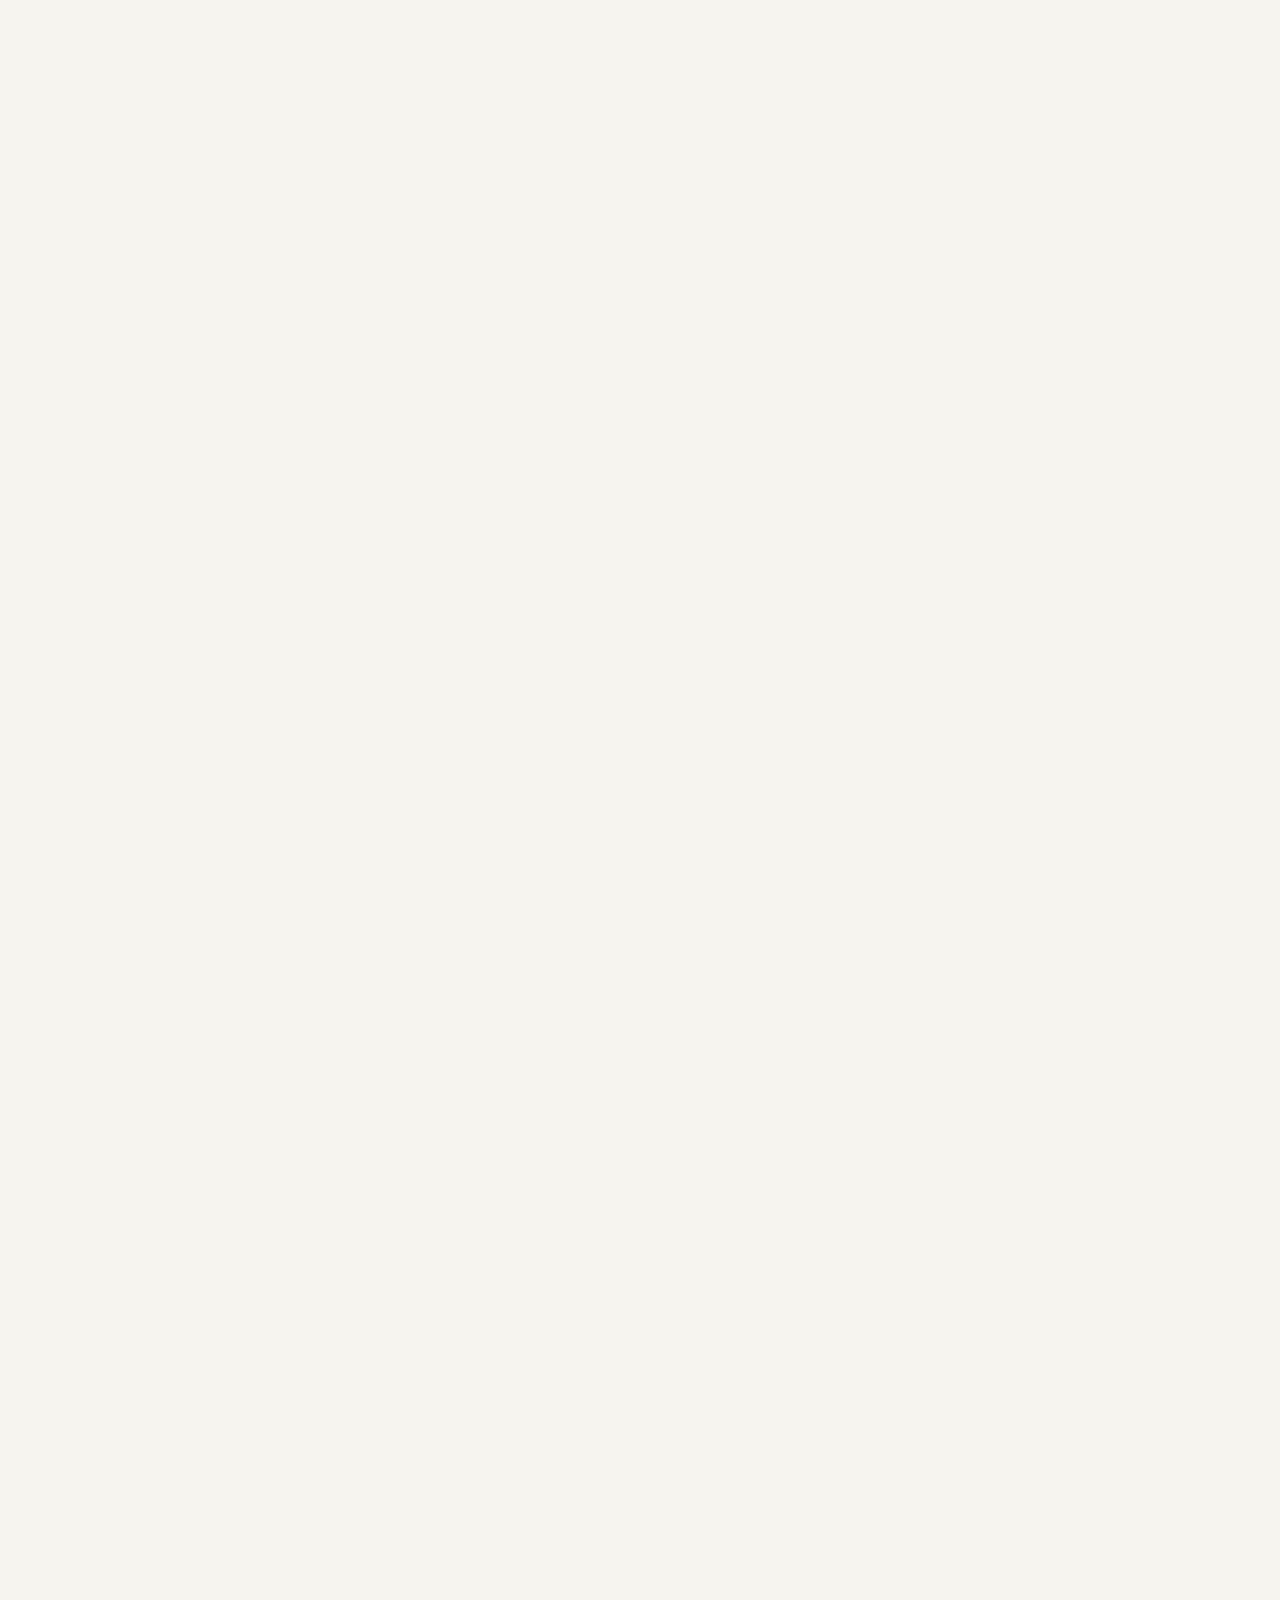
==== commit 917a77bf: "통합 로그인·쪽 넘김·기록 연결 Co-Authored-By: Claude Opus 5.5 <noreply@anthropic.com>" ====
--- a/index.html
+++ b/index.html
@@ -3,77 +3,390 @@
 <head>
 <meta charset="utf-8">
 <meta name="viewport" content="width=device-width, initial-scale=1">
-<title>정전기 유도 — 접속하기</title>
+<title>정전기 유도</title>
+<meta name="description" content="중학교 2학년 과학 Ⅶ. 전기와 자기 - 1. 전기의 발생 - 정전기 유도 수업">
 <link rel="preconnect" href="https://fonts.googleapis.com">
 <link rel="preconnect" href="https://fonts.gstatic.com" crossorigin>
 <link href="https://fonts.googleapis.com/css2?family=Noto+Sans+KR:wght@400;500;700;900&display=swap" rel="stylesheet">
 <link rel="stylesheet" href="style.css">
+<style>#statsBox{display:none!important}</style>
+<link rel="stylesheet" href="/science-class/class.css" data-sc="1">
+<script>if(location.protocol!=="file:"){document.documentElement.classList.add("sc-wait");setTimeout(function(){document.documentElement.classList.remove("sc-wait")},9000)}</script>
+<style>.sc-wait body{visibility:hidden}</style>
+<script type="module" src="/science-class/adapt.js?l=u7-2&p=esi-"></script>
 </head>
-<body>
-<main class="wrap gate">
-  <div class="unit">중학교 2학년 과학 · Ⅶ. 전기와 자기</div>
+<body class="lesson">
+<div class="cover" id="cover"><div><div class="spin" aria-hidden="true"></div><p class="big2" id="coverText" role="status">접속을 확인하는 중…</p></div></div>
+
+<header class="hero wrap">
+  <div class="unit">중학교 2학년 과학 · Ⅶ. 전기와 자기 · 1. 전기의 발생 · 가까이 하면 생기는 전기</div>
   <h1>정전기 유도</h1>
-  <form class="card" id="form">
-    <b>수업에 접속하기</b>
-    <label class="field">반 <select id="cls" required><option value="">선택</option></select></label>
-    <label class="field">번호 <input type="number" id="num" min="1" max="30" inputmode="numeric" required></label>
-    <button class="primary wide" type="submit">접속 신청</button>
-    <p class="hint">신청하면 선생님이 수락한 뒤 수업이 시작돼요. 반·번호와 활동 답이 선생님의 구글 시트에 저장되고, 이름은 적지 않아요.</p>
-    <div class="msg" id="formMsg" role="alert"></div>
-  </form>
-  <div class="card" id="wait" hidden>
-    <p class="who2" id="whoText"></p>
-    <div class="spin" id="spin" aria-hidden="true"></div>
-    <p class="big2" id="state" role="status"></p>
-    <p class="hint" id="detail"></p>
-    <div class="controls"><button class="primary" id="again" hidden>다시 신청</button><button id="change">반·번호 바꾸기</button></div>
+  <p class="lead">마찰하지 않은 금속도 대전체에 끌려올까요? 눈에 보이지 않는 <b>전자의 이동</b>을 모형으로 확인해 봅시다.</p>
+  <p class="goal">학습 목표 · 정전기 유도 현상을 관찰하고, 이를 전기력과 원자 모형을 이용하여 설명할 수 있다.</p>
+  <div class="card" id="me"><span id="meText"></span> <button id="out">로그아웃</button></div>
+</header>
+
+<nav class="steps" aria-label="수업 단계"><div class="wrap">
+  <a href="#intro">① 생각 열기</a><a href="#lab1">② 해 보기</a><a href="#lab2">③ 전자의 이동 모형</a><a href="#lab3">④ 모형 완성하기</a><a href="#quiz">⑤ 확인 문제</a><a href="#wrap">⑥ 정리</a>
+</div></nav>
+
+<main class="wrap">
+<section id="intro">
+  <span class="tag">① 생각 열기 · 5분</span>
+  <h2>전기를 띠지 않은 금속에 대전체를 가까이 하면?</h2>
+  <figure class="fig-photo">
+    <img src="images/cat-static.jpg" alt="온몸에 하얀 스티로폼 조각이 잔뜩 달라붙은 고양이" width="436" height="289">
+    <figcaption>사진: <a href="https://commons.wikimedia.org/wiki/File:Cat_demonstrating_static_cling_with_styrofoam_peanuts.jpg" target="_blank" rel="noopener">Sean McGrath(원본), Black Rainbow 999(편집), 위키미디어 공용</a>, <a href="https://creativecommons.org/licenses/by/2.0/" target="_blank" rel="noopener">CC BY 2.0</a></figcaption>
+  </figure>
+  <p>고양이 털이 마찰하여 전기를 띠자 스티로폼 조각들이 털에 달라붙었어요. 그렇다면 <b>금속</b>으로 된 캔은 어떨까요?</p>
+  <p>털가죽으로 문지른 플라스틱 빨대는 <b class="neg">(−)전하</b>를 띠어요. 이 빨대를 <b>마찰하지 않은 빈 알루미늄 캔</b>에 닿지 않게 가까이 가져가요.</p>
+  <div class="question">알루미늄 캔은 어떻게 될까?<small>예상을 고르면 우리 반 친구들의 예상을 볼 수 있어요.</small></div>
+  <div class="seg" id="predict"><button data-v="끌려온다">끌려온다</button><button data-v="밀려난다">밀려난다</button><button data-v="변화 없다">변화 없다</button></div>
+  <div class="card" id="statsBox" hidden><b>우리 반의 예상</b> <button id="statsBtn">새로 고침</button><div class="bars" id="bars"></div><div class="msg" id="statsMsg"></div></div>
+  <div class="card"><b>알고 있는 것 확인하기</b>
+    <ul><li>같은 종류의 전하 사이에는 서로 <b>밀어 내는</b> 전기력, 다른 종류의 전하 사이에는 서로 <b>끌어당기는</b> 전기력이 작용한다.</li>
+    <li>원자에는 (+)전하를 띤 <b class="pos">원자핵</b>과 (−)전하를 띤 <b class="neg">전자</b>가 있고, 두 전하의 양이 같아 전기적으로 중성이다.</li></ul></div>
+</section>
+
+<section id="lab1">
+  <span class="tag">② 해 보기 · 8분</span>
+  <h2>대전체를 가까이 한 알루미늄 캔 관찰하기</h2>
+  <figure>
+    <img src="images/can-charged-straw.jpg" alt="책상 위에 눕혀 놓은 빈 알루미늄 캔에 (−)전하로 대전된 빨대를 가까이 가져가는 손" width="552" height="undefined">
+    <figcaption>실험 모습 (비상교육 중학교 과학 2 교과서 232쪽 사진을 수업용으로 편집)</figcaption>
+  </figure>
+  <div class="card"><b>준비물</b> 빈 알루미늄 캔, 플라스틱 빨대, 털가죽
+    <ol><li>책상 위에 빈 알루미늄 캔을 눕혀 놓는다.</li><li>빨대를 털가죽으로 여러 번 마찰한다.</li><li>마찰하여 <b class="neg">(−)전하로 대전된</b> 빨대를 빈 알루미늄 캔에 가까이 한다. 이때 빨대와 캔을 나란히 하고, 빨대가 캔에 <b>닿지 않게</b> 한다.</li></ol></div>
+  <p><b>관찰 결과</b> 알루미늄 캔은 어떻게 되었나요?</p>
+  <div class="seg" id="observe"><button data-v="끌려왔다">끌려왔다</button><button data-v="밀려났다">밀려났다</button><button data-v="변화 없었다">변화 없었다</button></div>
+  <div class="msg" id="obsMsg"></div>
+  <div class="card"><b>이야기해 보기</b>
+    <p><b class="neg">(−)전하를 띤 빨대</b>를 가까이 할 때 빈 알루미늄 캔에서 빨대와 <b>가까운 부분</b>은 어떤 전하를 띠는지 전기력과 관련지어 이야기해 보자.</p>
+    <details><summary>예시 답안</summary><p>빈 알루미늄 캔이 (−)전하를 띤 빨대에 의해 끌어당기는 방향의 전기력을 받았으므로, 빨대와 가까운 부분은 <b class="pos">(+)전하</b>를 띤다. 왜 (+)전하를 띠게 되었는지는 ③의 전자 이동 모형으로 확인해 봅시다.</p></details></div>
+</section>
+
+<section id="lab2">
+  <span class="tag">③ 모형 탐구 · 12분</span>
+  <h2>캔 속에서 무슨 일이 일어날까?</h2>
+  <p>막대를 끌거나 아래 조절 막대로 대전체를 캔에 가까이 해 보세요. <b class="pos">⊕ 원자핵</b>과 <b class="neg">⊖ 전자</b> 중 무엇이 움직이나요?</p>
+  <canvas id="cvM" aria-label="알루미늄 캔에 대전체를 가까이 할 때 전자가 이동하는 모형"></canvas>
+  <div class="controls"><div class="seg" id="rodType"><button data-v="0">대전체 없음</button><button data-v="-1" class="on">(−)대전체</button><button data-v="1">(+)대전체</button></div></div>
+  <div class="controls">
+    <div class="ctrl"><label for="gap">대전체</label><span class="hint">멀리</span><input type="range" id="gap" min="0" max="100" value="0"><span class="hint">가까이</span></div>
+    <label class="chk"><input type="checkbox" id="free">캔을 움직이게 하기</label>
+    <button id="mReset">처음으로</button>
   </div>
+  <ul class="todo"><li id="tdN">☐ (−)대전체를 캔 가까이 가져가기</li><li id="tdP">☐ (+)대전체를 캔 가까이 가져가기</li></ul>
+  <div class="zones" aria-live="off"><div class="zone" id="zL"></div><div class="zone" id="zR"></div></div>
+  <p class="hint">※ 원자핵과 전자의 수·크기는 이해를 돕기 위해 아주 간단히 나타낸 것이에요. 실제 캔에는 셀 수 없이 많은 원자가 있어요.</p>
+  <div class="card"><b>모형에서 찾아보기</b>
+    <ol><li>(−)대전체를 가까이 하면 전자는 대전체에서 <b>먼 쪽</b>과 <b>가까운 쪽</b> 중 어디로 이동하나요?</li>
+    <li>대전체와 가까운 쪽에도 전자가 남아 있나요? 그런데도 왜 (+)전하를 띨까요?</li>
+    <li>캔 전체의 전자 수는 달라졌나요? 대전체를 다시 멀리 하면 어떻게 되나요?</li></ol>
+    <details><summary>예시 답안</summary><p>1. 같은 종류의 전하 사이에는 밀어 내는 전기력이 작용하므로, 전자는 (−)대전체에서 <b>먼 쪽</b>으로 이동한다.</p><p>2. 남아 있다. 하지만 (−)전하의 양이 (+)전하의 양보다 <b>적어져서</b> (+)전하를 띤다.</p><p>3. 전체 전자 수는 그대로이다. 대전체를 멀리 하면 전자가 다시 고르게 퍼져 어느 쪽도 전하를 띠지 않는다.</p></details></div>
+  <div class="concept"><p><b class="key">정전기 유도</b>: 전기를 띠지 않은 물체에 대전체를 가까이 할 때, 대전체와 <b>가까운 쪽은 다른 종류</b>의 전하를 띠고 <b>먼 쪽은 같은 종류</b>의 전하를 띠는 현상</p><p>금속에는 비교적 자유롭게 움직일 수 있는 전자가 많다. 정전기 유도가 일어날 때 <b>원자핵은 움직이지 않고 전자만</b> 이동한다.</p></div>
+  <details class="card"><summary>더 알아보기: 종이나 고무처럼 금속이 아닌 물체는?</summary>
+    <p>대전된 풍선에 종잇조각이 달라붙는 것도 정전기 유도예요. 종이에는 자유롭게 이동하는 전자가 거의 없지만, <b>원자 안에서 전자가 한쪽으로 치우쳐요.</b></p>
+    <canvas id="cvP" aria-label="종이의 원자 안에서 전자가 한쪽으로 치우치는 모형"></canvas>
+    <div class="controls"><div class="seg" id="pType"><button data-v="0" class="on">대전체 없음</button><button data-v="-1">(−)대전체</button><button data-v="1">(+)대전체</button></div></div></details>
+</section>
+
+<section id="lab3">
+  <span class="tag">④ 활동 · 10분</span>
+  <h2>전하 모형 완성하기</h2>
+  <p>캔에는 원자핵 8개와 전자 8개가 있어요. 버튼으로 <b>전자만</b> 옮겨 세 가지 경우를 나타내 보세요. 세 번째는 빨대를 문지른 <b>털가죽</b>을 가까이 한 경우예요.</p>
+  <div id="scenes"></div>
+</section>
+
+<section id="quiz">
+  <span class="tag">⑤ 확인 문제 · 6분</span>
+  <h2>스스로 확인하기</h2>
+  <div class="quiz" id="quizBox"></div><p class="score" id="quizScore"></p>
+  <div class="card"><b>사고력</b> 플라스틱 빨대를 털가죽으로 여러 번 마찰한 후 <b>털가죽</b>을 빈 알루미늄 캔에 가까이 하면 어떻게 될지 전자의 이동으로 설명해 보자.
+    <textarea id="essay" maxlength="500" placeholder="털가죽이 띠는 전하 → 전자의 이동 → 가까운 쪽의 전하 → 캔의 움직임"></textarea>
+    <details><summary>예시 답안</summary><p>털가죽은 (+)전하로 대전된다. (+)전하를 띤 털가죽을 캔에 가까이 하면 캔의 전자가 털가죽과 가까운 쪽으로 이동한다. 그 결과 가까운 쪽이 (−)전하를 띠게 되어 캔이 털가죽 쪽으로 끌려온다.</p></details></div>
+</section>
+
+<section id="wrap">
+  <span class="tag">⑥ 정리 · 4분</span>
+  <h2>공기 청정기 필터에 미세 먼지가 달라붙는 까닭은?</h2>
+  <p>공기 청정기의 필터는 <b>대전</b>되어 있어요. 오늘 배운 내용으로 설명해 봅시다.</p>
+  <div class="card"><label for="final"><b>나의 설명</b></label><textarea id="final" maxlength="500" placeholder="'정전기 유도', '전기력'이라는 말을 넣어 써 보세요."></textarea>
+  <details><summary>예시 답안</summary><p>전기를 띠지 않은 미세 먼지가 대전된 필터 가까이 지나가면 정전기 유도가 일어나, 필터와 가까운 쪽이 필터와 다른 종류의 전하를 띤다. 따라서 끌어당기는 전기력을 받아 필터에 달라붙는다.</p></details></div>
+  <div class="card"><label for="ask"><b>더 궁금한 점</b> <span class="hint">(없으면 비워 두세요)</span></label><textarea id="ask" maxlength="300"></textarea></div>
+  <div class="card"><b>처음 예상</b> <span id="echo" class="hint"></span></div>
+  <button class="primary" id="finish">활동 마치기</button> <span class="msg" id="finMsg" role="status"></span>
+  <details class="card"><summary>수업 흐름 (45분)</summary><div class="tablewrap"><table><thead><tr><th>단계</th><th>시간</th><th>활동</th></tr></thead><tbody>
+    <tr><td>① 생각 열기</td><td>5분</td><td>예상 → 우리 반 예상 확인</td></tr><tr><td>② 실험</td><td>8분</td><td>빨대와 알루미늄 캔 관찰</td></tr><tr><td>③ 모형 탐구</td><td>12분</td><td>전자의 이동 관찰 → 정전기 유도 개념</td></tr><tr><td>④ 모형 완성</td><td>10분</td><td>세 가지 경우의 전하 분포 나타내기</td></tr><tr><td>⑤ 확인 문제</td><td>6분</td><td>6문항, 사고력</td></tr><tr><td>⑥ 정리</td><td>4분</td><td>미세 먼지가 달라붙는 까닭</td></tr></tbody></table></div></details>
+</section>
 </main>
+<footer class="wrap">중학교 2학년 과학 Ⅶ. 전기와 자기 — 1. 전기의 발생 · 정전기 유도</footer>
+<div class="flow"><div class="wrap"><div class="t"><b id="flowText" role="status"></b><span id="save"></span></div><button id="stay" hidden>조금 더 보기</button><button class="primary" id="go" hidden>다음 단계로 ▶</button></div></div>
 <button class="theme-btn" id="themeBtn" aria-label="화면 테마 바꾸기">🌓</button>
+
 <script src="api.js"></script>
 <script>
 (() => {
 "use strict";
-const $ = id => document.getElementById(id), { post, me, setMe, forget, newKey, today } = ESI;
-ESI.theme($("themeBtn"));
-for (let i=1;i<=7;i++){ const o = document.createElement("option"); o.value = i; o.textContent = i+"반"; $("cls").appendChild(o); }
-let m = me(), timer = null, run = 0;
-const show = (title, detail, spin=true) => { $("state").textContent = title; $("detail").textContent = detail || ""; $("spin").hidden = !spin; };
-function screen(){ $("form").hidden = !!m; $("wait").hidden = !m; if (m) $("whoText").textContent = `2학년 ${m.cls}반 ${m.num}번`; }
-$("form").onsubmit = e => {
-  e.preventDefault();
-  const c = +$("cls").value, n = +$("num").value;
-  if (!c || !Number.isInteger(n) || n < 1 || n > 30){ $("formMsg").textContent = "반을 고르고 번호(1~30)를 적어 주세요."; $("formMsg").className = "msg bad"; return; }
-  // 수락된 적 없는 기기는 같은 구분값을 다시 써서, 잘못 적은 번호의 신청이 남지 않게 한다
-  const old = ESI.ls.get("pending"); forget();
-  m = { cls:c, num:n, day:today(), key: old && /^[a-f0-9]{24}$/.test(old) ? old : newKey() };
-  ESI.ls.set("pending", m.key); setMe(m); begin("join");
-};
-$("change").onclick = () => { run++; clearTimeout(timer); forget(); m = null; $("formMsg").textContent = ""; screen(); };
-$("again").onclick = () => { $("again").hidden = true; begin("join", true); };
-function begin(a, again){ run++; clearTimeout(timer); $("again").hidden = true; screen(); show("신청하는 중…"); step(a, again, run); }
-async function step(a, again, my){
-  let next = "poll", wait = 4000 + Math.random()*2000;
+const $ = id => document.getElementById(id);
+const { ls, today, post, forget } = ESI, demo = true, me = demo ? { cls:0,num:0,key:"demo" } : ESI.me();
+if (!me){ location.replace("index.html"); return; }
+const still = matchMedia("(prefers-reduced-motion: reduce)").matches;
+
+/* ---------- 색·테마 ---------- */
+let C = {}; const redraw = [];
+function colors(){ const s=getComputedStyle(document.documentElement); ["ink","ink-2","line","canvas","accent","pos","neg","metal","metal-2"].forEach(k=>C[k]=s.getPropertyValue("--"+k).trim()); redraw.forEach(f=>f()); }
+ESI.theme($("themeBtn"),()=>colors());
+colors(); try{ matchMedia("(prefers-color-scheme: dark)").addEventListener("change",colors); }catch(e){}
+
+/* ---------- 학생 기록과 전송 ---------- */
+const TEXTS=["essay","final","ask"];
+const blank=()=>({ cls:me.cls,num:me.num,key:me.key,day:today(),predict:"",observe:"",m:[null,null,null],quiz:{},essay:"",final:"",ask:"",x:{n:false,p:false},finish:false,cur:0 });
+let st=blank();
+if(!demo) try{ const s=JSON.parse(ls.get("st")||"null"); if(s && s.key===me.key && s.cls===me.cls && s.num===me.num && s.day===today() && Array.isArray(s.m) && s.quiz) st=Object.assign(blank(),s); else { ls.del("st"); ls.del("dirty"); } }catch(e){ ls.del("st"); ls.del("dirty"); }
+let dirty=!demo&&ls.get("dirty")==="1", sending=false, timer=null, ver=0, ready=false;
+const say=t=>{ $("save").textContent=t; };
+function payload(){
+  const a=Object.keys(st.quiz), f=doneFlags(), p={ a:"save",cls:me.cls,num:me.num,key:me.key,predict:st.predict,observe:st.observe,essay:st.essay,final:st.final,ask:st.ask,cur:st.cur,done:f.reduce((v,d,i)=>v|(d?1<<i:0),0) };
+  st.m.forEach((x,i)=>p["m"+i]=x?`${x.ok?"정답":"수정 필요"} · ${x.desc} · 확인 ${x.tries}번`:"");
+  p.answers=Q.map((q,i)=>st.quiz[i]===undefined?"-":st.quiz[i]+1).join(" ");
+  p.score=a.length===Q.length?String(Q.filter((q,i)=>st.quiz[i]===q.a).length):"";
+  return p;
+}
+function changed(wait=1500){ if(demo){ flow(); return; } ls.set("st",JSON.stringify(st)); ver++; dirty=true; ls.set("dirty","1"); clearTimeout(timer); timer=setTimeout(send,wait); flow(); }
+async function send(){
+  if(demo||!ready||!dirty||sending) return;
+  sending=true; const v=ver; say("저장하는 중…");
+  let again=15000;
   try{
-    const r = await post({ a, cls:m.cls, num:m.num, key:m.key, again: again === true });
-    if (my !== run) return;
-    if (!r.ok){
-      next = a; wait = 5000 + Math.random()*4000;
-      if (r.error === "full"){ show("신청이 너무 많아요", "선생님께 말씀드려 주세요.", false); return; }
-      show("잠시 기다려 주세요", "서버가 바빠요. 자동으로 다시 신청해요.");
-    }
-    else if (r.status === "ok" || r.status === "end"){ ESI.ls.del("pending"); show("수락되었어요!", "수업 화면으로 이동해요."); location.replace("lesson.html"); return; }
-    else if (r.status === "wait") show("선생님의 수락을 기다리고 있어요", "이 화면을 그대로 두면 자동으로 넘어가요.");
-    else if (r.status === "no"){ show("선생님이 수락하지 않았어요", r.stop ? "선생님께 말씀드려 주세요." : "반과 번호가 맞는지 확인해 주세요.", false); $("again").hidden = !!r.stop; wait = 8000; }
-    else if (r.status === "closed"){ show("아직 수업이 열리지 않았어요", "선생님이 수업을 열면 자동으로 신청돼요."); next = "join"; wait = 6000 + Math.random()*3000; }
-    else next = "join"; // none: 명단이 새로 시작됨
-  }catch(e){
-    if (my !== run) return;
-    show("서버에 연결하지 못했어요", "자동으로 다시 시도해요. 계속되면 선생님께 말씀드려 주세요."); next = a; wait = 8000;
+    const j=await post(payload());
+    if(j.ok){ if(v===ver){ dirty=false; ls.del("dirty"); } again=800; say("✓ 선생님께 저장됨"); }
+    else if(j.error==="notaccepted"){ say("접속을 다시 확인해요."); check(); }
+    else { again=j.error==="busy"?3000:15000; say("아직 저장되지 않았어요. 잠시 뒤 다시 보내요."); }
+  }catch(e){ say("아직 저장되지 않았어요. 잠시 뒤 다시 보내요."); }
+  sending=false;
+  if(dirty){ clearTimeout(timer); timer=setTimeout(send,again+Math.random()*3000); }
+}
+addEventListener("online",send);
+$("out").onclick=()=>{ if(demo){ location.href="teacher.html"; return; } if(!confirm(dirty?"아직 선생님께 저장되지 않은 내용이 있어요. 이 기기에서 기록을 지우고 로그아웃할까요?":"이 기기에서 기록을 지우고 로그아웃할까요?")) return; clearTimeout(timer); forget(); location.replace("index.html"); };
+TEXTS.forEach(id=>$(id).addEventListener("input",()=>{ st[id]=$(id).value; changed(4000); }));
+
+function seg(id,cb){ [...$(id).querySelectorAll("button")].forEach(b=>b.onclick=()=>cb(b.dataset.v)); }
+function mark(id,v){ [...$(id).querySelectorAll("button")].forEach(b=>{ const on=b.dataset.v===String(v); b.classList.toggle("on",on); b.setAttribute("aria-pressed",on); }); }
+seg("predict",v=>{ st.predict=v; changed(300); renderTop(); setTimeout(stats,3500); });
+seg("observe",v=>{ st.observe=v; changed(800); renderTop(); });
+$("statsBtn").onclick=stats;
+async function stats(){
+  const m=$("statsMsg"); m.className="msg"; if(demo){ m.textContent="미리 보기에서는 우리 반의 예상을 불러오지 않아요."; return; } m.textContent="불러오는 중…";
+  try{ const j=await post({ a:"stats",cls:me.cls,num:me.num,key:me.key }); if(!j.ok) throw 0;
+    $("bars").innerHTML=Object.entries(j.predict).map(([k,n])=>`<div class="bar"><span>${k}</span><i style="width:${j.total?n/j.total*100:0}%"></i><b>${n}명</b></div>`).join(""); m.textContent="";
+  }catch(e){ m.textContent="지금은 불러올 수 없어요. 잠시 뒤 새로 고침을 눌러 보세요."; }
+}
+function renderTop(){
+  $("meText").textContent=demo?"미리 보기 (저장되지 않고, 모든 단계가 열려 있어요)":`2학년 ${me.cls}반 ${me.num}번`;
+  mark("predict",st.predict); mark("observe",st.observe); $("statsBox").hidden=!st.predict;
+  $("echo").textContent=st.predict?`"${st.predict}" ${st.predict==="끌려온다"?"→ 예상이 맞았어요!":"→ 실제로는 끌려와요. 까닭을 설명할 수 있나요?"}`:"(① 에서 고른 예상이 나타나요)";
+  const o=$("obsMsg"); o.className="msg";
+  o.textContent=!st.observe?"":st.observe==="끌려왔다"?"캔이 빨대 쪽으로 끌려왔어요. 전기를 띠지 않은 캔이 왜 끌려올까요? ③에서 알아봅시다.":"그럴 수 있어요. 빨대를 더 많이 문지르거나 캔에 더 가까이 해 보세요. (습한 날에는 잘 안 될 수 있어요)";
+}
+function render(){ renderTop(); TEXTS.forEach(id=>$(id).value=st[id]); $("bars").innerHTML=""; buildScenes(); buildQuiz(); }
+
+/* ---------- 그리기 도구 ---------- */
+function setup(cv,W,H){ const d=Math.min(devicePixelRatio||1,2); cv.width=W*d; cv.height=H*d; const c=cv.getContext("2d"); c.setTransform(d,0,0,d,0,0); return c; }
+function text(c,t,x,y,col,size=15,w=500,al="center"){ c.fillStyle=col; c.font=`${w} ${size}px "Noto Sans KR",system-ui,sans-serif`; c.textAlign=al; c.textBaseline="middle"; c.fillText(t,x,y); }
+function rr(c,x,y,w,h,r){ c.beginPath(); c.moveTo(x+r,y); c.arcTo(x+w,y,x+w,y+h,r); c.arcTo(x+w,y+h,x,y+h,r); c.arcTo(x,y+h,x,y,r); c.arcTo(x,y,x+w,y,r); c.closePath(); }
+function ball(c,x,y,r,col,sign){ c.fillStyle=col; c.beginPath(); c.arc(x,y,r,0,7); c.fill(); c.strokeStyle="#fff"; c.lineWidth=2; c.beginPath(); c.moveTo(x-r*.5,y); c.lineTo(x+r*.5,y); if(sign>0){ c.moveTo(x,y-r*.5); c.lineTo(x,y+r*.5); } c.stroke(); }
+function arrow(c,x,y,dx,col){ c.strokeStyle=c.fillStyle=col; c.lineWidth=2; c.beginPath(); c.moveTo(x,y); c.lineTo(x+dx,y); c.stroke(); const s=Math.sign(dx); c.beginPath(); c.moveTo(x+dx+s*5,y); c.lineTo(x+dx-s*2,y-4); c.lineTo(x+dx-s*2,y+4); c.fill(); }
+const PCOL="#cf2f62", NCOL="#2265c9";
+
+/* ---------- ③ 전자 이동 모형 ---------- */
+const M=(()=>{
+  const cv=$("cvM"),W=700,H=360,c=setup(cv,W,H), CW=380,CH=200,CY=80,CX0=24,ROD=36, COLS=8,ROWS=4, FAR=655, MIN=14;
+  const s={ type:-1,rod:FAR,shift:0,vel:0,free:false,drag:false,t:0 };
+  const el=[]; for(let i=0;i<COLS;i++) for(let j=0;j<ROWS;j++){ const u=((i+.5)+(j-1.5)*.2)/COLS; el.push({ home:u,u,v:(j+.5)/ROWS,du:0,ph:i*1.7+j*2.9 }); }
+  const right=()=>CX0+s.shift+CW, gap=()=>s.rod-ROD/2-right(), nearest=()=>right()+MIN+ROD/2;
+  const power=()=>s.type===0?0:Math.max(0,Math.min(1,(225-gap())/(225-MIN)));
+  const target=u=>{ const k=1+power(); return s.type<0?Math.pow(u,k):s.type>0?1-Math.pow(1-u,k):u; };
+  function setRod(x){ s.rod=Math.max(nearest(),Math.min(FAR,x)); slider(); }
+  function slider(){ const a=FAR-nearest(); $("gap").value=a>0?Math.round((FAR-s.rod)/a*100):100; }
+  function step(dt){
+    s.t+=dt;
+    if(ready&&s.type!==0&&power()>.85){ const k=s.type<0?"n":"p"; if(!st.x[k]){ st.x[k]=true; todo(); changed(1500); } }
+    el.forEach(e=>{ const g=target(e.home)-e.u; const mv=g*Math.min(1,dt*2.6); e.u+=mv; e.du=g; });
+    if(s.free&&s.type!==0&&power()>.25){ s.vel+=power()*130*dt; } else s.vel*=Math.max(0,1-dt*4);
+    if(s.free){ const room=gap()-MIN; const d=Math.min(Math.max(0,room),s.vel*dt); s.shift+=d; if(room<=0.5) s.vel=0; if(d>0) slider(); }
   }
-  timer = setTimeout(() => step(next, false, my), wait);
-}
-screen(); if (m) begin("poll");
+  function count(){ let l=0; el.forEach(e=>{ if(e.u<.5) l++; }); return [l,el.length-l]; }
+  const netTxt=n=>n===0?`<b class="net">전하를 띠지 않음</b>`:n>0?`<b class="net pos">(+)전하를 띤다</b>`:`<b class="net neg">(−)전하를 띤다</b>`;
+  let lastKey="";
+  function panel(){
+    const [l,r]=count(), half=COLS*ROWS/2, on=s.type!==0&&power()>0, key=[l,r,on].join();
+    if(key===lastKey) return; lastKey=key;
+    $("zL").innerHTML=`왼쪽${on?" (대전체와 <b>먼 쪽</b>)":""}<br><span class="pos">원자핵 (+) ${half}개</span> · <span class="neg">전자 (−) ${l}개</span>${netTxt(half-l)}`;
+    $("zR").innerHTML=`오른쪽${on?" (대전체와 <b>가까운 쪽</b>)":""}<br><span class="pos">원자핵 (+) ${half}개</span> · <span class="neg">전자 (−) ${r}개</span>${netTxt(half-r)}`;
+  }
+  function draw(){
+    c.clearRect(0,0,W,H); const x0=CX0+s.shift;
+    c.fillStyle=C["line"]; c.fillRect(0,CY+CH+22,W,3);
+    if(s.shift>3){ c.save(); c.setLineDash([6,6]); c.strokeStyle=C["metal-2"]; rr(c,CX0,CY,CW,CH,26); c.stroke(); c.restore(); }
+    const g=c.createLinearGradient(0,CY,0,CY+CH); g.addColorStop(0,C.metal); g.addColorStop(.5,C.canvas); g.addColorStop(1,C["metal-2"]);
+    rr(c,x0,CY,CW,CH+20,26); c.fillStyle=g; c.fill(); c.strokeStyle=C["metal-2"]; c.lineWidth=3; c.stroke();
+    c.save(); c.setLineDash([5,5]); c.strokeStyle=C["metal-2"]; c.lineWidth=2; c.beginPath(); c.moveTo(x0+CW/2,CY+4); c.lineTo(x0+CW/2,CY+CH+16); c.stroke(); c.restore();
+    text(c,"알루미늄 캔 (마찰하지 않음)",x0+CW/2,CY-18,C.ink,16,700);
+    const px=u=>x0+16+u*(CW-32), py=v=>CY+10+v*CH;
+    for(let i=0;i<COLS;i++) for(let j=0;j<ROWS;j++) ball(c,px((i+.5)/COLS),py((j+.5)/ROWS)-10,13,PCOL,1);
+    el.forEach(e=>{ const jx=still?0:Math.sin(s.t*3+e.ph)*1.6, jy=still?0:Math.cos(s.t*2.6+e.ph)*1.6, x=px(e.u)+jx, y=py(e.v)+13+jy;
+      if(Math.abs(e.du)>.02) arrow(c,x+Math.sign(e.du)*11,y,Math.sign(e.du)*10,C.neg); ball(c,x,y,10,NCOL,-1); });
+    if(s.type!==0){
+      const n=s.type<0, rx=s.rod-ROD/2; rr(c,rx,40,ROD,280,16); c.fillStyle=n?"#4f86d8":"#dd6a90"; c.fill();
+      for(let k=0;k<7;k++) ball(c,s.rod,64+k*38,10,n?NCOL:PCOL,s.type);
+      text(c,n?"(−)대전체":"(+)대전체",Math.min(s.rod,W-56),22,n?C.neg:C.pos,16,900);
+      if(power()>.3&&Math.abs(el[0].du)<.2){ arrow(c,right()-2,CY+CH/2+10,Math.min(34,Math.max(8,gap()-12)),C.accent); }
+    } else text(c,"대전체 없음",580,180,C["ink-2"],16,500);
+    text(c,"전체: 원자핵 32개, 전자 32개 (변하지 않아요)",16,H-16,C["ink-2"],17,500,"left");
+    panel();
+  }
+  function reset(){ s.rod=FAR; s.shift=0; s.vel=0; s.free=false; $("free").checked=false; $("gap").value=0; }
+  $("gap").oninput=e=>{ const a=FAR-nearest(); s.rod=FAR-a*e.target.value/100; };
+  $("free").onchange=e=>{ s.free=e.target.checked; if(!s.free){ s.shift=0; s.vel=0; slider(); } };
+  $("mReset").onclick=reset;
+  seg("rodType",v=>{ s.type=+v; mark("rodType",v); if(s.free){ s.shift=0; s.vel=0; } slider(); });
+  const pt=e=>{ const r=cv.getBoundingClientRect(),k=W/r.width; return { x:(e.clientX-r.left)*k,y:(e.clientY-r.top)*k }; };
+  const onRod=p=>s.type!==0&&Math.abs(p.x-s.rod)<46;
+  cv.addEventListener("touchstart",e=>{ if(onRod(pt(e.touches[0]))) e.preventDefault(); },{passive:false});
+  cv.addEventListener("pointerdown",e=>{ if(onRod(pt(e))){ s.drag=true; try{cv.setPointerCapture(e.pointerId);}catch(x){} } });
+  cv.addEventListener("pointermove",e=>{ const p=pt(e); cv.style.cursor=onRod(p)?"grab":""; if(s.drag) setRod(p.x); });
+  ["pointerup","pointercancel"].forEach(n=>cv.addEventListener(n,()=>s.drag=false));
+  redraw.push(draw); draw();
+  return { cv,step,draw };
+})();
+let vis=true, last=performance.now();
+if("IntersectionObserver" in window) new IntersectionObserver(es=>es.forEach(e=>vis=e.isIntersecting)).observe(M.cv);
+(function loop(t){ const dt=Math.max(0,Math.min(.05,((t||performance.now())-last)/1000)); last=t||performance.now(); if(vis){ M.step(dt); M.draw(); } requestAnimationFrame(loop); })();
+
+/* 종이(금속이 아닌 물체) */
+(()=>{ const cv=$("cvP"),W=900,H=260,c=setup(cv,W,H); let type=0;
+  function draw(){ c.clearRect(0,0,W,H); rr(c,90,40,600,190,14); c.fillStyle=C.metal; c.fill(); c.strokeStyle=C["metal-2"]; c.lineWidth=2; c.stroke(); text(c,"종이 (원자 모형)",390,20,C.ink,16,700);
+    for(let i=0;i<6;i++) for(let j=0;j<2;j++){ const x=140+i*100,y=90+j*90,d=type*12; c.strokeStyle=C["ink-2"]; c.lineWidth=1.5; c.setLineDash([4,4]); c.beginPath(); c.arc(x,y,36,0,7); c.stroke(); c.setLineDash([]); ball(c,x,y,11,PCOL,1); [[-22,0],[22,0]].forEach(([ox,oy])=>ball(c,x+ox+d,y+oy,8,NCOL,-1)); }
+    if(type){ rr(c,770,30,36,210,16); c.fillStyle=type<0?"#4f86d8":"#dd6a90"; c.fill(); for(let k=0;k<5;k++) ball(c,788,56+k*40,10,type<0?NCOL:PCOL,type); text(c,type<0?"(−)대전체":"(+)대전체",788,14,type<0?C.neg:C.pos,15,900); } }
+  seg("pType",v=>{ type=+v; mark("pType",v); draw(); }); redraw.push(draw); draw(); })();
+
+/* ---------- ④ 모형 완성하기 ---------- */
+const SC=[ { t:"1. 대전체가 없을 때",rod:"z",r:"대전체 없음",far:0,near:0,move:"움직이지 않는다" },
+           { t:"2. (−)전하를 띤 빨대를 오른쪽에 가까이 할 때",rod:"n",r:"−",far:-1,near:1,move:"끌려온다" },
+           { t:"3. (+)전하를 띤 털가죽을 오른쪽에 가까이 할 때",rod:"p",r:"+",far:1,near:-1,move:"끌려온다" } ];
+const CH=["","(+)전하","(−)전하","띠지 않음"], chOf=n=>n===0?"띠지 않음":n>0?"(+)전하":"(−)전하";
+function buildScenes(){
+  const box=$("scenes"); box.innerHTML="";
+  SC.forEach((sc,i)=>{
+    const sv=st.m[i], w=Object.assign({ l:4,a:"",b:"",mv:"",tries:0 },sv&&sv.w||{});
+    const d=document.createElement("div"); d.className="card scene";
+    const opt=(arr,v)=>arr.map(x=>`<option value="${x}"${x===v?" selected":""}>${x||"선택"}</option>`).join("");
+    d.innerHTML=`<b>${sc.t}</b><div class="row"><div class="can"><div class="L"></div><div class="R"></div></div><div class="rod ${sc.rod}">${sc.r}</div></div>
+      <div class="controls"><button class="toL">◀ 전자 1개 왼쪽으로</button><button class="toR">전자 1개 오른쪽으로 ▶</button></div>
+      <div class="controls"><label class="ctrl">왼쪽 <select class="sa">${opt(CH,w.a)}</select></label><label class="ctrl">오른쪽 <select class="sb">${opt(CH,w.b)}</select></label><label class="ctrl">캔은 <select class="sm">${opt(["","끌려온다","밀려난다","움직이지 않는다"],w.mv)}</select></label><button class="primary ck">확인</button></div><div class="msg"></div>`;
+    const q=s=>d.querySelector(s), m=q(".msg");
+    const half=n=>`<div class="chs">${'<span class="c p">+</span>'.repeat(4)}</div><div class="chs">${'<span class="c e">−</span>'.repeat(n)}</div><span class="hint">전자 ${n}개</span>`;
+    const show=()=>{ q(".L").innerHTML=half(w.l); q(".R").innerHTML=half(8-w.l); q(".toL").disabled=w.l===8; q(".toR").disabled=w.l===0; };
+    const edit=()=>{ w.a=q(".sa").value; w.b=q(".sb").value; w.mv=q(".sm").value; m.textContent=""; };
+    q(".toL").onclick=()=>{ w.l++; edit(); show(); }; q(".toR").onclick=()=>{ w.l--; edit(); show(); };
+    [".sa",".sb",".sm"].forEach(s=>q(s).onchange=edit);
+    const judge=()=>{
+      const L=4-w.l, R=w.l-4;  // (+)개수 - 전자 개수
+      if(Math.sign(L)!==sc.far) return i===0?"대전체가 없으면 전자가 고르게 퍼져 있어요.":"전자는 (−)전하를 띠어요. 대전체와 전자 사이에 밀어 내는 힘과 끌어당기는 힘 중 무엇이 작용할까요?";
+      if(w.a!==chOf(L)||w.b!==chOf(R)) return "원자핵의 수와 전자의 수를 비교해서 양쪽의 전하를 다시 골라 보세요.";
+      if(w.mv!==sc.move) return i===0?"대전체가 없으면 캔에 전기력이 작용할까요?":"대전체와 가까운 쪽은 대전체와 같은 종류, 다른 종류 중 어느 전하인가요?";
+      return "";
+    };
+    q(".ck").onclick=()=>{
+      edit();
+      if(!w.a||!w.b||!w.mv){ m.textContent="세 칸을 모두 골라 보세요."; m.className="msg"; return; }
+      w.tries++; const bad=judge();
+      m.textContent=bad?"❌ "+bad:"⭕ 맞았어요!"+(i&&(w.l===8||w.l===0)?" 다만 실제로는 전자가 모두 옮겨 가지 않고 일부만 이동해요.":""); m.className="msg "+(bad?"bad":"ok");
+      st.m[i]={ ok:!bad,tries:w.tries,desc:`전자 왼${w.l} 오${8-w.l}, 왼쪽 ${w.a}, 오른쪽 ${w.b}, ${w.mv}`,w:Object.assign({},w) }; changed(1000);
+    };
+    if(sv){ m.textContent=sv.ok?"⭕ 맞았어요!":"다시 확인해 보세요."; m.className="msg "+(sv.ok?"ok":""); }
+    show(); box.appendChild(d);
+  });
+}
+
+/* ---------- ⑤ 확인 문제 ---------- */
+const Q=[
+ {q:"전기를 띠지 않은 물체에 대전체를 가까이 할 때, 가까운 쪽은 대전체와 다른 종류의 전하를, 먼 쪽은 같은 종류의 전하를 띠는 현상은?",c:["마찰 전기","정전기 유도","방전","전류"],a:1,e:"대전체를 가까이 하기만 해도 나타나는 이 현상을 정전기 유도라고 해요."},
+ {q:"알루미늄 캔에 (−)대전체를 가까이 할 때 캔의 전자는?",c:["대전체에서 먼 쪽으로 이동한다","대전체와 가까운 쪽으로 이동한다","캔에서 대전체로 옮겨 간다","움직이지 않는다"],a:0,e:"전자와 (−)대전체는 같은 종류의 전하라서 서로 밀어 내요."},
+ {q:"금속에서 정전기 유도가 일어날 때 이동하는 것은?",c:["원자핵","원자핵과 전자","원자 전체","전자"],a:3,e:"원자핵은 움직이지 않고 전자만 이동해요."},
+ {q:"(−)대전체를 가까이 한 금속에서, 대전체와 먼 쪽이 (−)전하를 띠는 까닭은?",c:["(+)전하가 모두 사라져서","전자가 새로 만들어져서","(−)전하의 양이 (+)전하의 양보다 많아져서","원자핵이 가까운 쪽으로 이동해서"],a:2,e:"먼 쪽에도 (+)전하가 그대로 있지만, 전자가 몰려와 (−)전하의 양이 더 많아졌어요."},
+ {q:"알루미늄 캔에 (+)대전체를 닿지 않게 가까이 하면 캔은?",c:["밀려난다","움직이지 않는다","끌려온다","끌려오다가 밀려난다"],a:2,e:"가까운 쪽이 (−)전하를 띠므로 (+)대전체에 끌려와요."},
+ {q:"캔에 닿지 않게 가까이 했던 대전체를 다시 멀리 치우면 캔은?",c:["계속 (+)전하를 띤다","전자가 다시 고르게 퍼져 전하를 띠지 않는다","계속 (−)전하를 띤다","전자가 모두 사라진다"],a:1,e:"캔의 전자 수는 변하지 않았으므로 대전체를 치우면 처음 상태로 돌아가요."}];
+function buildQuiz(){
+  const box=$("quizBox"); box.innerHTML="";
+  Q.forEach((it,i)=>{
+    const d=document.createElement("div"); d.className="q card"; const p=document.createElement("p"); p.textContent=`${i+1}. ${it.q}`; const ch=document.createElement("div"); ch.className="choices"; const fb=document.createElement("div"); fb.className="fb";
+    const reveal=j=>{ ch.children[j].classList.add(j===it.a?"correct":"wrong"); ch.children[it.a].classList.add("correct"); fb.textContent=(j===it.a?"⭕ 정답! ":"❌ 아쉬워요. ")+it.e; };
+    it.c.forEach((t,j)=>{ const b=document.createElement("button"); b.textContent=`${"①②③④"[j]} ${t}`; b.onclick=()=>{ if(st.quiz[i]!==undefined) return; st.quiz[i]=j; reveal(j); score(); changed(2500); }; ch.appendChild(b); });
+    d.append(p,ch,fb); box.appendChild(d); if(st.quiz[i]!==undefined) reveal(st.quiz[i]);
+  }); score();
+}
+function score(){ const n=Object.keys(st.quiz).length, ok=Q.filter((q,i)=>st.quiz[i]===q.a).length; $("quizScore").textContent=!n?"":n===Q.length?`${Q.length}문제 중 ${ok}문제 맞혔어요!`:`${n}/${Q.length} 풀이 중 · 맞힌 문제 ${ok}개`; }
+
+function todo(){ [["tdN","n","(−)"],["tdP","p","(+)"]].forEach(([i,k,t])=>{ $(i).textContent=(st.x[k]?"☑ ":"☐ ")+t+"대전체를 캔 가까이 가져가기"; $(i).className=st.x[k]?"y":""; }); }
+
+/* ---------- 단계 진행 ---------- */
+const IDS=["intro","lab1","lab2","lab3","quiz","wrap"], nav=[...document.querySelectorAll("nav.steps a")];
+const NEED=["예상을 하나 골라 보세요.","실험을 하고 관찰 결과를 골라 보세요.","(−)대전체와 (+)대전체를 모두 캔 가까이 가져가 보세요.","세 가지 모형을 모두 완성해 보세요.","여섯 문제를 모두 풀어 보세요.","나의 설명을 쓰고 [활동 마치기]를 눌러 보세요."];
+let ctl={ mode:"auto",stage:0,push:0,end:false }, first=true, count=null, left=0, held=-1;
+function doneFlags(){ return [!!st.predict,!!st.observe,st.x.n&&st.x.p,st.m.every(x=>x&&(x.ok||x.tries>=3)),Object.keys(st.quiz).length===Q.length,st.finish]; }
+function limit(){ if(demo) return 5; const f=doneFlags(); let k=0; while(k<5&&f[k]) k++; return Math.min(5,Math.max(ctl.mode==="teacher"?ctl.stage:k,ctl.push)); }
+function stopCount(){ clearInterval(count); count=null; }
+function view(i,top=true){ const was=st.cur; stopCount(); st.cur=i; IDS.forEach((id,k)=>$(id).hidden=k!==i); if(top) $(IDS[i]).scrollIntoView({block:"start",behavior:"instant"}); if(was!==i&&ready) changed(600); else flow(); }
+function flow(){
+  if(!Q) return;
+  const f=doneFlags(), L=limit(), i=st.cur;
+  nav.forEach((a,k)=>{ a.classList.toggle("on",k===i); a.classList.toggle("lock",k>L); a.classList.toggle("fin",f[k]); a.setAttribute("aria-disabled",k>L); if(k===i) a.setAttribute("aria-current","step"); else a.removeAttribute("aria-current"); });
+  const can=i<L, t=$("flowText"); $("go").hidden=!can; $("stay").hidden=count===null;
+  if(ctl.end) t.textContent="수업이 끝났어요. 수고했어요!";
+  else if(f[i]&&i===5) t.textContent="모든 활동을 마쳤어요. 수고했어요!";
+  else if(count!==null) t.textContent=`이 단계를 마쳤어요! ${left}초 뒤 다음 단계로 넘어가요.`;
+  else if(f[i]&&!can) t.textContent="이 단계를 마쳤어요. 선생님이 넘길 때까지 기다려 주세요.";
+  else if(f[i]) t.textContent="이 단계를 마쳤어요.";
+  else t.textContent=NEED[i];
+  // 자동 넘김: 지금 막 마친 단계가 가장 앞 단계일 때만 초를 센다
+  if(!demo&&ready&&!ctl.end&&ctl.mode==="auto"&&f[i]&&can&&L===i+1&&!f[i+1]&&count===null&&held!==i&&fresh===i){
+    left=8; $("stay").hidden=false; t.textContent=`이 단계를 마쳤어요! ${left}초 뒤 다음 단계로 넘어가요.`;
+    count=setInterval(()=>{ if(document.hidden) return; left--; if(left<=0){ fresh=-1; view(i+1); } else flow(); },1000);
+  }
+  if(!f[i]) fresh=i;
+}
+let fresh=-1;
+$("go").onclick=()=>{ if(st.cur<limit()) view(st.cur+1); };
+$("stay").onclick=()=>{ held=st.cur; stopCount(); flow(); };
+document.addEventListener("focusin",e=>{ if(count!==null&&e.target.tagName==="TEXTAREA"){ held=st.cur; stopCount(); flow(); } });
+nav.forEach((a,k)=>a.addEventListener("click",e=>{ e.preventDefault(); if(k<=limit()) view(k); }));
+$("finish").onclick=()=>{ const m=$("finMsg"); if(st.final.trim().length<5){ m.textContent="나의 설명을 먼저 써 보세요."; m.className="msg bad"; return; } st.finish=true; m.textContent="활동을 마쳤어요!"; m.className="msg ok"; changed(100); };
+function apply(r){
+  const old=ctl; ctl={ mode:r.mode||old.mode,stage:+r.stage||0,push:+r.push||0,end:r.status==="end" };
+  const L=limit();
+  if(first){ first=false; view(ctl.mode==="teacher"&&!ctl.end?L:Math.min(st.cur,L),false); }
+  else if(ctl.mode==="teacher"&&!ctl.end&&(old.mode!=="teacher"||old.stage!==ctl.stage)) view(L);
+  else if(ctl.push>old.push) view(Math.max(st.cur,Math.min(L,ctl.push)));
+  else if(st.cur>L) view(L);
+  else { if(ctl.mode!=="auto") stopCount(); flow(); }
+}
+let pt=null, checking=false;
+async function check(){
+  if(demo||checking) return; checking=true; clearTimeout(pt); let wait=(document.hidden?12000:5000)+Math.random()*2000;
+  try{
+    const r=await post({ a:"poll",cls:me.cls,num:me.num,key:me.key },20000);
+    if(r.ok&&(r.status==="ok"||r.status==="end")){ const start=!ready; ready=true; $("cover").hidden=true; apply(r); if(start&&dirty) send(); if(ctl.end) wait=20000; }
+    else if(r.ok){ location.replace("index.html"); return; }
+  }catch(e){ if(!ready) $("coverText").textContent="서버에 연결하는 중이에요. 잠시만 기다려 주세요."; }
+  checking=false; pt=setTimeout(check,wait);
+}
+document.addEventListener("visibilitychange",()=>{ if(!document.hidden) check(); });
+
+render(); todo(); if(st.finish) $("finMsg").textContent="활동을 마쳤어요!";
+if(demo){ ready=true; $("cover").remove(); } else { view(st.cur,false); check(); }
+document.fonts&&document.fonts.ready.then(colors);
 })();
 </script>
 </body>
--- a/style.css
+++ b/style.css
@@ -150,3 +150,10 @@
 .warn{color:var(--bad);font-size:14px;font-weight:700}.okc{color:var(--ok)}
 .dotc{display:inline-block;width:10px;height:10px;border-radius:50%;background:var(--line);margin-right:6px}.dotc.live{background:var(--ok)}
 td.acts{white-space:nowrap}td.acts button{font-size:13px;padding:5px 9px;margin:2px}
+.qrcard{display:flex;flex-wrap:wrap;gap:14px 20px;align-items:center}
+.qrbtn{padding:0;border-radius:12px;overflow:hidden;background:#fff;line-height:0}
+.qrurl{font-weight:700;word-break:break-all;margin:4px 0}
+.qrdlg{border:0;border-radius:20px;padding:20px 28px;background:#fff;color:#1d1f24;text-align:center;max-width:96vw;max-height:96vh}
+.qrdlg::backdrop{background:rgba(0,0,0,.7)}
+.qrdlg img{display:block;width:min(68vh,84vw);height:auto;margin:0 auto}
+.qrdlg .qrt{font-size:clamp(20px,3.4vh,34px);font-weight:900;margin:0}.qrdlg .qrurl{font-size:clamp(15px,2.6vh,26px)}
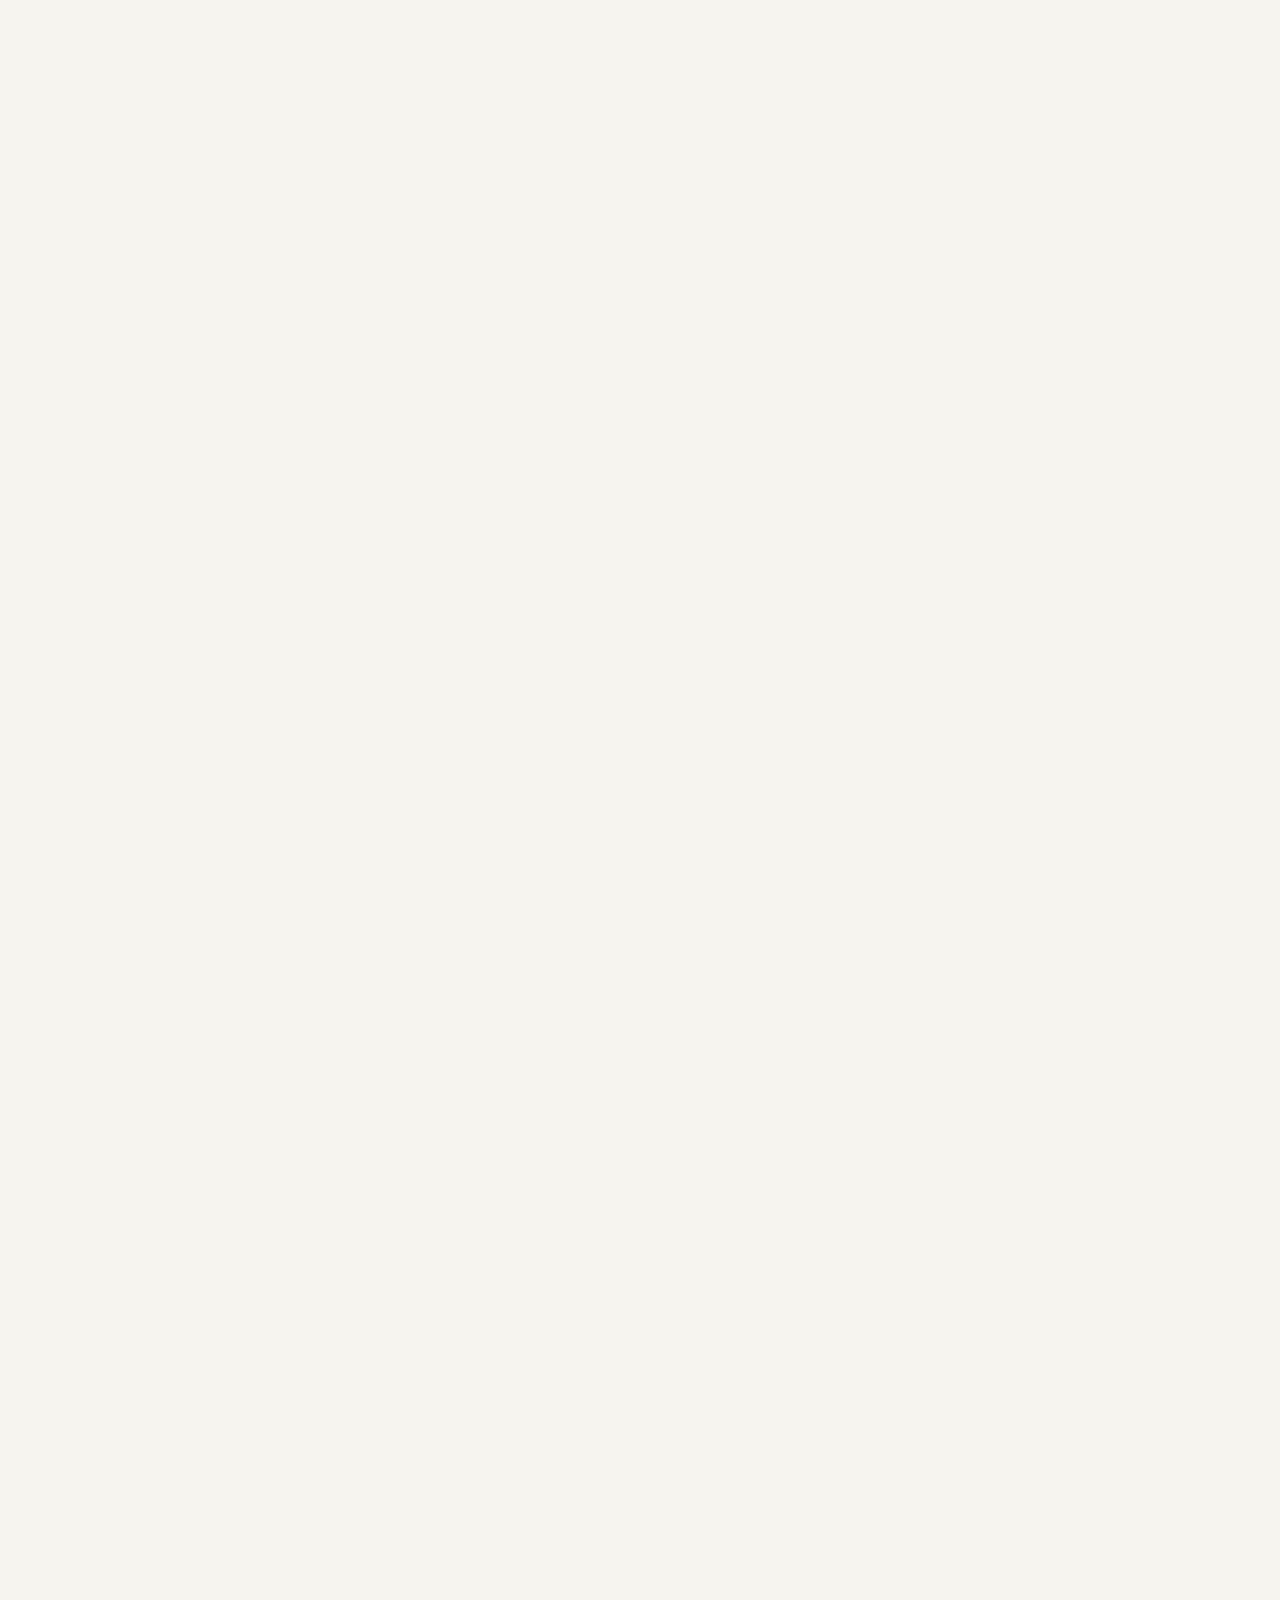
==== commit f415cdd4: "정전기 유도: 새 활동(순서 맞추기·상황 적용), 문제 4개, 두 칸 배치 Co-Authored-By: Claude Opus 5.5 <noreply@anthropic.com>" ====
--- a/index.html
+++ b/index.html
@@ -9,7 +9,16 @@
 <link rel="preconnect" href="https://fonts.gstatic.com" crossorigin>
 <link href="https://fonts.googleapis.com/css2?family=Noto+Sans+KR:wght@400;500;700;900&display=swap" rel="stylesheet">
 <link rel="stylesheet" href="style.css">
-<style>#statsBox{display:none!important}</style>
+<style>#statsBox{display:none!important}
+.two{display:grid;grid-template-columns:1fr 1fr;gap:14px 18px;align-items:start}.two.wl{grid-template-columns:1.2fr .8fr}.two>*{margin-top:0}.two figure{margin:0}.two .card,.two .concept,.two .question{margin:0 0 10px}
+.quiz{display:grid;grid-template-columns:1fr 1fr;gap:10px 12px;align-items:start}.quiz .q{margin:0!important;padding:12px 14px}.quiz .q p{margin:0 0 6px;line-height:1.4}
+.quiz .choices{grid-template-columns:1fr 1fr;gap:6px!important}.quiz .choices.long{grid-template-columns:1fr}.quiz .choices button{padding:5px 10px;line-height:1.3;font-size:16px}
+.ord{display:grid;grid-template-columns:1fr 1fr;gap:10px;margin-top:8px;align-items:start}.opool{display:flex;flex-direction:column;gap:6px}.oi{display:block;width:100%;text-align:left;line-height:1.35;padding:6px 10px}.oi.put{background:var(--warn-bg);border-color:#e0b400;color:var(--ink)}.oslots .oi{color:var(--ink)!important}
+.oslots{margin:0;padding-left:1.5em;display:flex;flex-direction:column;gap:6px}.oslots li{min-height:2.3em}.oslots li.empty{border:2px dashed var(--line);border-radius:10px;color:var(--ink-2);padding:6px 10px;font-size:14px}.oslots li.good .oi{border-color:var(--ok);background:color-mix(in srgb,var(--ok) 15%,var(--surface))}.oslots li.bad .oi{border-color:var(--bad);background:color-mix(in srgb,var(--bad) 12%,var(--surface))}
+.two.act{grid-template-columns:.85fr 1.15fr}.case{display:grid;grid-template-columns:170px 1fr;gap:10px;align-items:center;border-top:1px solid var(--line);padding:8px 0}.case:first-of-type{border-top:0}.case svg{width:100%;height:auto;display:block}.case .sel{display:flex;flex-wrap:wrap;gap:6px 10px;align-items:center}.case .sel label{font-size:15px;display:flex;gap:4px;align-items:center}.case .msg{font-size:15px;min-height:1.3em;grid-column:1/-1;margin:0}
+.msg.ok{color:var(--ok);font-weight:700}.msg.bad{color:var(--bad);font-weight:700}
+@media (max-width:700px){.two,.two.wl,.quiz,.quiz .choices,.ord{grid-template-columns:1fr}.case{grid-template-columns:140px 1fr}}
+</style>
 <link rel="stylesheet" href="/science-class/class.css" data-sc="1">
 <script>if(location.protocol!=="file:"){document.documentElement.classList.add("sc-wait");setTimeout(function(){document.documentElement.classList.remove("sc-wait")},9000)}</script>
 <style>.sc-wait body{visibility:hidden}</style>
@@ -27,17 +36,19 @@
 </header>
 
 <nav class="steps" aria-label="수업 단계"><div class="wrap">
-  <a href="#intro">① 생각 열기</a><a href="#lab1">② 해 보기</a><a href="#lab2">③ 전자의 이동 모형</a><a href="#lab3">④ 모형 완성하기</a><a href="#quiz">⑤ 확인 문제</a><a href="#wrap">⑥ 정리</a>
+  <a href="#intro">① 생각 열기</a><a href="#lab1">② 해 보기</a><a href="#lab2">③ 전자의 이동 모형</a><a href="#lab3">④ 활동</a><a href="#quiz">⑤ 확인 문제</a><a href="#wrap">⑥ 정리</a>
 </div></nav>
 
 <main class="wrap">
 <section id="intro">
   <span class="tag">① 생각 열기 · 5분</span>
   <h2>전기를 띠지 않은 금속에 대전체를 가까이 하면?</h2>
+  <div class="two"><div>
   <figure class="fig-photo">
     <img src="images/cat-static.jpg" alt="온몸에 하얀 스티로폼 조각이 잔뜩 달라붙은 고양이" width="436" height="289">
     <figcaption>사진: <a href="https://commons.wikimedia.org/wiki/File:Cat_demonstrating_static_cling_with_styrofoam_peanuts.jpg" target="_blank" rel="noopener">Sean McGrath(원본), Black Rainbow 999(편집), 위키미디어 공용</a>, <a href="https://creativecommons.org/licenses/by/2.0/" target="_blank" rel="noopener">CC BY 2.0</a></figcaption>
   </figure>
+  </div><div>
   <p>고양이 털이 마찰하여 전기를 띠자 스티로폼 조각들이 털에 달라붙었어요. 그렇다면 <b>금속</b>으로 된 캔은 어떨까요?</p>
   <p>털가죽으로 문지른 플라스틱 빨대는 <b class="neg">(−)전하</b>를 띠어요. 이 빨대를 <b>마찰하지 않은 빈 알루미늄 캔</b>에 닿지 않게 가까이 가져가요.</p>
   <div class="question">알루미늄 캔은 어떻게 될까?<small>예상을 고르면 우리 반 친구들의 예상을 볼 수 있어요.</small></div>
@@ -46,15 +57,18 @@
   <div class="card"><b>알고 있는 것 확인하기</b>
     <ul><li>같은 종류의 전하 사이에는 서로 <b>밀어 내는</b> 전기력, 다른 종류의 전하 사이에는 서로 <b>끌어당기는</b> 전기력이 작용한다.</li>
     <li>원자에는 (+)전하를 띤 <b class="pos">원자핵</b>과 (−)전하를 띤 <b class="neg">전자</b>가 있고, 두 전하의 양이 같아 전기적으로 중성이다.</li></ul></div>
+  </div></div>
 </section>
 
 <section id="lab1">
   <span class="tag">② 해 보기 · 8분</span>
   <h2>대전체를 가까이 한 알루미늄 캔 관찰하기</h2>
+  <div class="two"><div>
   <figure>
     <img src="images/can-charged-straw.jpg" alt="책상 위에 눕혀 놓은 빈 알루미늄 캔에 (−)전하로 대전된 빨대를 가까이 가져가는 손" width="552" height="undefined">
     <figcaption>실험 모습 (비상교육 중학교 과학 2 교과서 232쪽 사진을 수업용으로 편집)</figcaption>
   </figure>
+  </div><div>
   <div class="card"><b>준비물</b> 빈 알루미늄 캔, 플라스틱 빨대, 털가죽
     <ol><li>책상 위에 빈 알루미늄 캔을 눕혀 놓는다.</li><li>빨대를 털가죽으로 여러 번 마찰한다.</li><li>마찰하여 <b class="neg">(−)전하로 대전된</b> 빨대를 빈 알루미늄 캔에 가까이 한다. 이때 빨대와 캔을 나란히 하고, 빨대가 캔에 <b>닿지 않게</b> 한다.</li></ol></div>
   <p><b>관찰 결과</b> 알루미늄 캔은 어떻게 되었나요?</p>
@@ -63,12 +77,14 @@
   <div class="card"><b>이야기해 보기</b>
     <p><b class="neg">(−)전하를 띤 빨대</b>를 가까이 할 때 빈 알루미늄 캔에서 빨대와 <b>가까운 부분</b>은 어떤 전하를 띠는지 전기력과 관련지어 이야기해 보자.</p>
     <details><summary>예시 답안</summary><p>빈 알루미늄 캔이 (−)전하를 띤 빨대에 의해 끌어당기는 방향의 전기력을 받았으므로, 빨대와 가까운 부분은 <b class="pos">(+)전하</b>를 띤다. 왜 (+)전하를 띠게 되었는지는 ③의 전자 이동 모형으로 확인해 봅시다.</p></details></div>
+  </div></div>
 </section>
 
 <section id="lab2">
   <span class="tag">③ 모형 탐구 · 12분</span>
   <h2>캔 속에서 무슨 일이 일어날까?</h2>
   <p>막대를 끌거나 아래 조절 막대로 대전체를 캔에 가까이 해 보세요. <b class="pos">⊕ 원자핵</b>과 <b class="neg">⊖ 전자</b> 중 무엇이 움직이나요?</p>
+  <div class="two"><div>
   <canvas id="cvM" aria-label="알루미늄 캔에 대전체를 가까이 할 때 전자가 이동하는 모형"></canvas>
   <div class="controls"><div class="seg" id="rodType"><button data-v="0">대전체 없음</button><button data-v="-1" class="on">(−)대전체</button><button data-v="1">(+)대전체</button></div></div>
   <div class="controls">
@@ -78,7 +94,7 @@
   </div>
   <ul class="todo"><li id="tdN">☐ (−)대전체를 캔 가까이 가져가기</li><li id="tdP">☐ (+)대전체를 캔 가까이 가져가기</li></ul>
   <div class="zones" aria-live="off"><div class="zone" id="zL"></div><div class="zone" id="zR"></div></div>
-  <p class="hint">※ 원자핵과 전자의 수·크기는 이해를 돕기 위해 아주 간단히 나타낸 것이에요. 실제 캔에는 셀 수 없이 많은 원자가 있어요.</p>
+  </div><div>
   <div class="card"><b>모형에서 찾아보기</b>
     <ol><li>(−)대전체를 가까이 하면 전자는 대전체에서 <b>먼 쪽</b>과 <b>가까운 쪽</b> 중 어디로 이동하나요?</li>
     <li>대전체와 가까운 쪽에도 전자가 남아 있나요? 그런데도 왜 (+)전하를 띨까요?</li>
@@ -89,35 +105,44 @@
     <p>대전된 풍선에 종잇조각이 달라붙는 것도 정전기 유도예요. 종이에는 자유롭게 이동하는 전자가 거의 없지만, <b>원자 안에서 전자가 한쪽으로 치우쳐요.</b></p>
     <canvas id="cvP" aria-label="종이의 원자 안에서 전자가 한쪽으로 치우치는 모형"></canvas>
     <div class="controls"><div class="seg" id="pType"><button data-v="0" class="on">대전체 없음</button><button data-v="-1">(−)대전체</button><button data-v="1">(+)대전체</button></div></div></details>
+  </div></div>
 </section>
 
 <section id="lab3">
   <span class="tag">④ 활동 · 10분</span>
-  <h2>전하 모형 완성하기</h2>
-  <p>캔에는 원자핵 8개와 전자 8개가 있어요. 버튼으로 <b>전자만</b> 옮겨 세 가지 경우를 나타내 보세요. 세 번째는 빨대를 문지른 <b>털가죽</b>을 가까이 한 경우예요.</p>
-  <div id="scenes"></div>
+  <h2>정전기 유도, 순서대로 설명하고 적용하기</h2>
+  <div class="two act">
+    <div class="card"><b>1. 알루미늄 캔이 빨대에 끌려오는 까닭을 순서대로 놓아 보자.</b>
+      <p class="hint">카드를 누르면 오른쪽 칸에 차례로 놓여요. 놓은 카드를 누르면 다시 빠져요.</p>
+      <div class="ord"><div class="opool" id="ordPool"></div><ol class="oslots" id="ordSlots"></ol></div>
+      <div class="controls"><button class="primary" id="ordCk">확인</button></div><p class="msg" id="ordMsg"></p>
+      <input type="hidden" id="ordRes" aria-label="순서 맞추기 결과"></div>
+    <div class="card"><b>2. 교과서 속 다른 상황에 적용해 보자.</b>
+      <p class="hint">가까운 쪽과 먼 쪽이 띠는 전하, 물체의 움직임을 고르고 확인을 눌러요.</p>
+      <div id="cases"></div></div>
+  </div>
 </section>
 
 <section id="quiz">
   <span class="tag">⑤ 확인 문제 · 6분</span>
   <h2>스스로 확인하기</h2>
   <div class="quiz" id="quizBox"></div><p class="score" id="quizScore"></p>
-  <div class="card"><b>사고력</b> 플라스틱 빨대를 털가죽으로 여러 번 마찰한 후 <b>털가죽</b>을 빈 알루미늄 캔에 가까이 하면 어떻게 될지 전자의 이동으로 설명해 보자.
-    <textarea id="essay" maxlength="500" placeholder="털가죽이 띠는 전하 → 전자의 이동 → 가까운 쪽의 전하 → 캔의 움직임"></textarea>
-    <details><summary>예시 답안</summary><p>털가죽은 (+)전하로 대전된다. (+)전하를 띤 털가죽을 캔에 가까이 하면 캔의 전자가 털가죽과 가까운 쪽으로 이동한다. 그 결과 가까운 쪽이 (−)전하를 띠게 되어 캔이 털가죽 쪽으로 끌려온다.</p></details></div>
 </section>
 
 <section id="wrap">
   <span class="tag">⑥ 정리 · 4분</span>
   <h2>공기 청정기 필터에 미세 먼지가 달라붙는 까닭은?</h2>
   <p>공기 청정기의 필터는 <b>대전</b>되어 있어요. 오늘 배운 내용으로 설명해 봅시다.</p>
+  <div class="two"><div>
   <div class="card"><label for="final"><b>나의 설명</b></label><textarea id="final" maxlength="500" placeholder="'정전기 유도', '전기력'이라는 말을 넣어 써 보세요."></textarea>
   <details><summary>예시 답안</summary><p>전기를 띠지 않은 미세 먼지가 대전된 필터 가까이 지나가면 정전기 유도가 일어나, 필터와 가까운 쪽이 필터와 다른 종류의 전하를 띤다. 따라서 끌어당기는 전기력을 받아 필터에 달라붙는다.</p></details></div>
+  </div><div>
   <div class="card"><label for="ask"><b>더 궁금한 점</b> <span class="hint">(없으면 비워 두세요)</span></label><textarea id="ask" maxlength="300"></textarea></div>
   <div class="card"><b>처음 예상</b> <span id="echo" class="hint"></span></div>
   <button class="primary" id="finish">활동 마치기</button> <span class="msg" id="finMsg" role="status"></span>
+  </div></div>
   <details class="card"><summary>수업 흐름 (45분)</summary><div class="tablewrap"><table><thead><tr><th>단계</th><th>시간</th><th>활동</th></tr></thead><tbody>
-    <tr><td>① 생각 열기</td><td>5분</td><td>예상 → 우리 반 예상 확인</td></tr><tr><td>② 실험</td><td>8분</td><td>빨대와 알루미늄 캔 관찰</td></tr><tr><td>③ 모형 탐구</td><td>12분</td><td>전자의 이동 관찰 → 정전기 유도 개념</td></tr><tr><td>④ 모형 완성</td><td>10분</td><td>세 가지 경우의 전하 분포 나타내기</td></tr><tr><td>⑤ 확인 문제</td><td>6분</td><td>6문항, 사고력</td></tr><tr><td>⑥ 정리</td><td>4분</td><td>미세 먼지가 달라붙는 까닭</td></tr></tbody></table></div></details>
+    <tr><td>① 생각 열기</td><td>5분</td><td>예상 → 우리 반 예상 확인</td></tr><tr><td>② 실험</td><td>8분</td><td>빨대와 알루미늄 캔 관찰</td></tr><tr><td>③ 모형 탐구</td><td>12분</td><td>전자의 이동 관찰 → 정전기 유도 개념</td></tr><tr><td>④ 활동</td><td>10분</td><td>까닭을 순서대로 놓기 → 금속 공·털가죽·종잇조각 상황에 적용</td></tr><tr><td>⑤ 확인 문제</td><td>6분</td><td>4문항</td></tr><tr><td>⑥ 정리</td><td>4분</td><td>미세 먼지가 달라붙는 까닭</td></tr></tbody></table></div></details>
 </section>
 </main>
 <footer class="wrap">중학교 2학년 과학 Ⅶ. 전기와 자기 — 1. 전기의 발생 · 정전기 유도</footer>
@@ -140,7 +165,7 @@
 colors(); try{ matchMedia("(prefers-color-scheme: dark)").addEventListener("change",colors); }catch(e){}
 
 /* ---------- 학생 기록과 전송 ---------- */
-const TEXTS=["essay","final","ask"];
+const TEXTS=["final","ask"];
 const blank=()=>({ cls:me.cls,num:me.num,key:me.key,day:today(),predict:"",observe:"",m:[null,null,null],quiz:{},essay:"",final:"",ask:"",x:{n:false,p:false},finish:false,cur:0 });
 let st=blank();
 if(!demo) try{ const s=JSON.parse(ls.get("st")||"null"); if(s && s.key===me.key && s.cls===me.cls && s.num===me.num && s.day===today() && Array.isArray(s.m) && s.quiz) st=Object.assign(blank(),s); else { ls.del("st"); ls.del("dirty"); } }catch(e){ ls.del("st"); ls.del("dirty"); }
@@ -189,7 +214,7 @@
   const o=$("obsMsg"); o.className="msg";
   o.textContent=!st.observe?"":st.observe==="끌려왔다"?"캔이 빨대 쪽으로 끌려왔어요. 전기를 띠지 않은 캔이 왜 끌려올까요? ③에서 알아봅시다.":"그럴 수 있어요. 빨대를 더 많이 문지르거나 캔에 더 가까이 해 보세요. (습한 날에는 잘 안 될 수 있어요)";
 }
-function render(){ renderTop(); TEXTS.forEach(id=>$(id).value=st[id]); $("bars").innerHTML=""; buildScenes(); buildQuiz(); }
+function render(){ renderTop(); TEXTS.forEach(id=>$(id).value=st[id]); $("bars").innerHTML=""; buildActivity(); buildQuiz(); }
 
 /* ---------- 그리기 도구 ---------- */
 function setup(cv,W,H){ const d=Math.min(devicePixelRatio||1,2); cv.width=W*d; cv.height=H*d; const c=cv.getContext("2d"); c.setTransform(d,0,0,d,0,0); return c; }
@@ -271,57 +296,62 @@
     if(type){ rr(c,770,30,36,210,16); c.fillStyle=type<0?"#4f86d8":"#dd6a90"; c.fill(); for(let k=0;k<5;k++) ball(c,788,56+k*40,10,type<0?NCOL:PCOL,type); text(c,type<0?"(−)대전체":"(+)대전체",788,14,type<0?C.neg:C.pos,15,900); } }
   seg("pType",v=>{ type=+v; mark("pType",v); draw(); }); redraw.push(draw); draw(); })();
 
-/* ---------- ④ 모형 완성하기 ---------- */
-const SC=[ { t:"1. 대전체가 없을 때",rod:"z",r:"대전체 없음",far:0,near:0,move:"움직이지 않는다" },
-           { t:"2. (−)전하를 띤 빨대를 오른쪽에 가까이 할 때",rod:"n",r:"−",far:-1,near:1,move:"끌려온다" },
-           { t:"3. (+)전하를 띤 털가죽을 오른쪽에 가까이 할 때",rod:"p",r:"+",far:1,near:-1,move:"끌려온다" } ];
-const CH=["","(+)전하","(−)전하","띠지 않음"], chOf=n=>n===0?"띠지 않음":n>0?"(+)전하":"(−)전하";
-function buildScenes(){
-  const box=$("scenes"); box.innerHTML="";
-  SC.forEach((sc,i)=>{
-    const sv=st.m[i], w=Object.assign({ l:4,a:"",b:"",mv:"",tries:0 },sv&&sv.w||{});
-    const d=document.createElement("div"); d.className="card scene";
-    const opt=(arr,v)=>arr.map(x=>`<option value="${x}"${x===v?" selected":""}>${x||"선택"}</option>`).join("");
-    d.innerHTML=`<b>${sc.t}</b><div class="row"><div class="can"><div class="L"></div><div class="R"></div></div><div class="rod ${sc.rod}">${sc.r}</div></div>
-      <div class="controls"><button class="toL">◀ 전자 1개 왼쪽으로</button><button class="toR">전자 1개 오른쪽으로 ▶</button></div>
-      <div class="controls"><label class="ctrl">왼쪽 <select class="sa">${opt(CH,w.a)}</select></label><label class="ctrl">오른쪽 <select class="sb">${opt(CH,w.b)}</select></label><label class="ctrl">캔은 <select class="sm">${opt(["","끌려온다","밀려난다","움직이지 않는다"],w.mv)}</select></label><button class="primary ck">확인</button></div><div class="msg"></div>`;
-    const q=s=>d.querySelector(s), m=q(".msg");
-    const half=n=>`<div class="chs">${'<span class="c p">+</span>'.repeat(4)}</div><div class="chs">${'<span class="c e">−</span>'.repeat(n)}</div><span class="hint">전자 ${n}개</span>`;
-    const show=()=>{ q(".L").innerHTML=half(w.l); q(".R").innerHTML=half(8-w.l); q(".toL").disabled=w.l===8; q(".toR").disabled=w.l===0; };
-    const edit=()=>{ w.a=q(".sa").value; w.b=q(".sb").value; w.mv=q(".sm").value; m.textContent=""; };
-    q(".toL").onclick=()=>{ w.l++; edit(); show(); }; q(".toR").onclick=()=>{ w.l--; edit(); show(); };
-    [".sa",".sb",".sm"].forEach(s=>q(s).onchange=edit);
-    const judge=()=>{
-      const L=4-w.l, R=w.l-4;  // (+)개수 - 전자 개수
-      if(Math.sign(L)!==sc.far) return i===0?"대전체가 없으면 전자가 고르게 퍼져 있어요.":"전자는 (−)전하를 띠어요. 대전체와 전자 사이에 밀어 내는 힘과 끌어당기는 힘 중 무엇이 작용할까요?";
-      if(w.a!==chOf(L)||w.b!==chOf(R)) return "원자핵의 수와 전자의 수를 비교해서 양쪽의 전하를 다시 골라 보세요.";
-      if(w.mv!==sc.move) return i===0?"대전체가 없으면 캔에 전기력이 작용할까요?":"대전체와 가까운 쪽은 대전체와 같은 종류, 다른 종류 중 어느 전하인가요?";
-      return "";
-    };
-    q(".ck").onclick=()=>{
-      edit();
-      if(!w.a||!w.b||!w.mv){ m.textContent="세 칸을 모두 골라 보세요."; m.className="msg"; return; }
-      w.tries++; const bad=judge();
-      m.textContent=bad?"❌ "+bad:"⭕ 맞았어요!"+(i&&(w.l===8||w.l===0)?" 다만 실제로는 전자가 모두 옮겨 가지 않고 일부만 이동해요.":""); m.className="msg "+(bad?"bad":"ok");
-      st.m[i]={ ok:!bad,tries:w.tries,desc:`전자 왼${w.l} 오${8-w.l}, 왼쪽 ${w.a}, 오른쪽 ${w.b}, ${w.mv}`,w:Object.assign({},w) }; changed(1000);
-    };
-    if(sv){ m.textContent=sv.ok?"⭕ 맞았어요!":"다시 확인해 보세요."; m.className="msg "+(sv.ok?"ok":""); }
-    show(); box.appendChild(d);
+/* ---------- ④ 활동: 순서 맞추기 + 상황 적용 ---------- */
+const ORD=["털가죽으로 마찰한 빨대가 (−)전하를 띤다.","빨대를 캔에 가까이 하면 캔의 전자가 빨대로부터 밀어 내는 전기력을 받는다.","캔의 전자가 빨대에서 먼 쪽으로 이동한다. (원자핵은 움직이지 않는다)","빨대와 가까운 쪽은 (+)전하, 먼 쪽은 (−)전하를 띤다.","가까운 쪽의 (+)전하와 빨대의 (−)전하가 서로 끌어당겨 캔이 빨대 쪽으로 끌려온다."];
+const CASES=[
+ {id:"ball",t:"(−)전하로 대전된 빨대를 가벼운 <b>금속 공</b>에 가까이 할 때",obj:"금속 공",rod:"빨대",sign:-1,round:true,tip:"금속 공의 전자가 빨대에서 먼 쪽으로 밀려나요."},
+ {id:"fur",t:"빨대를 문지른 <b>털가죽</b>을 알루미늄 캔에 가까이 할 때",obj:"알루미늄 캔",rod:"털가죽",sign:1,tip:"털가죽은 전자를 잃어 (+)전하를 띠어요. 캔의 전자가 털가죽 쪽으로 끌려와요."},
+ {id:"paper",t:"대전된 (−)고무풍선을 <b>종잇조각</b>에 가까이 할 때",obj:"종잇조각",rod:"풍선",sign:-1,tip:"종이는 자유 전자가 거의 없지만 원자 안에서 전자가 먼 쪽으로 치우쳐요."}];
+const CHG=["선택","(+)전하","(−)전하"], MOV=["선택","끌려온다","밀려난다"];
+function caseSvg(c,near,far){
+  const s=c.sign<0?"−":"+", col=c.sign<0?NCOL:PCOL, sh=c.round?'<ellipse cx="90" cy="60" rx="62" ry="44"':'<rect x="28" y="22" width="124" height="76" rx="18"';
+  const mk=(x,v)=>v?`<text x="${x}" y="66" text-anchor="middle" font-size="22" font-weight="900" fill="${v>0?PCOL:NCOL}">${(v>0?"+":"−").repeat(3)}</text>`:"";
+  return `<svg viewBox="0 0 300 118" aria-hidden="true">${sh} fill="#e9edf5" stroke="#8a86a8" stroke-width="3"/><path d="M90,18V102" stroke="#8a86a8" stroke-dasharray="5 5" stroke-width="2"/>
+  <text x="58" y="114" text-anchor="middle" font-size="14" fill="#58547a">먼 쪽</text><text x="122" y="114" text-anchor="middle" font-size="14" fill="#58547a">가까운 쪽</text>${mk(58,far)}${mk(122,near)}
+  <rect x="200" y="14" width="44" height="90" rx="14" fill="${col}" opacity=".85"/><text x="222" y="66" text-anchor="middle" font-size="30" font-weight="900" fill="#fff">${s}</text><text x="266" y="64" text-anchor="middle" font-size="18" font-weight="700" fill="#232046">${c.rod}</text></svg>`;
+}
+function buildActivity(){
+  // 1. 순서 맞추기
+  let seq=[], tries=0, ok=false; const mix=[3,0,4,1,2], pool=$("ordPool"), slots=$("ordSlots"), msg=$("ordMsg"), res=$("ordRes");
+  const draw=()=>{ slots.innerHTML=""; pool.innerHTML="";
+    ORD.forEach((_,i)=>{ const li=document.createElement("li"); if(seq[i]===undefined){ li.className="empty"; li.textContent="여기에 놓여요"; } else { const b=document.createElement("button"); b.className="oi put"; b.textContent=ORD[seq[i]]; b.onclick=()=>{ seq.splice(i,1); ok=false; draw(); }; li.append(b); } slots.append(li); });
+    mix.filter(j=>!seq.includes(j)).forEach(j=>{ const b=document.createElement("button"); b.className="oi"; b.textContent=ORD[j]; b.onclick=()=>{ seq.push(j); ok=false; msg.textContent=""; msg.className="msg"; draw(); }; pool.append(b); });
+    if(!pool.children.length){ const p=document.createElement("p"); p.className="hint"; p.textContent="모두 놓았어요. 확인을 눌러 보세요."; pool.append(p); } };
+  const mark=g=>[...slots.children].forEach((li,i)=>li.className=g[i]?"good":"bad");
+  const save=()=>{ res.value=(ok?"정답":"수정 중")+` (확인 ${tries}번)`; res.dispatchEvent(new Event("input",{bubbles:true})); };
+  $("ordCk").onclick=()=>{ if(seq.length<ORD.length){ msg.textContent="카드를 모두 순서대로 놓아 보세요."; msg.className="msg"; return; } tries++; const g=seq.map((j,i)=>j===i); ok=g.every(Boolean); mark(g);
+    if(ok){ msg.textContent="⭕ 순서가 모두 맞았어요! 전자만 이동해서 가까운 쪽이 다른 종류의 전하를 띠어요."; msg.className="msg ok"; }
+    else if(tries>=3){ seq=ORD.map((_,i)=>i); draw(); mark(seq.map(()=>true)); msg.textContent="정답 순서를 보여 줄게요. 위에서부터 차례로 읽어 보세요."; msg.className="msg"; }
+    else { msg.textContent=`❌ ${g.filter(Boolean).length}개가 제자리예요. 빨간 카드를 눌러 빼고 다시 놓아 보세요.`; msg.className="msg bad"; }
+    save(); };
+  res.addEventListener("input",e=>{ if(e.isTrusted===false&&/^정답/.test(res.value)&&!ok&&!tries){ ok=true; tries=1; seq=ORD.map((_,i)=>i); draw(); mark(seq.map(()=>true)); msg.textContent="⭕ 순서가 모두 맞았어요!"; msg.className="msg ok"; } });
+  draw();
+  // 2. 세 가지 상황
+  const box=$("cases"); box.innerHTML="";
+  CASES.forEach(c=>{
+    const near=-c.sign, far=c.sign, d=document.createElement("div"); d.className="case";
+    const opt=a=>a.map((x,i)=>`<option value="${i?x:""}">${x}</option>`).join("");
+    d.innerHTML=`<div class="pic">${caseSvg(c,0,0)}</div><div><p style="margin:0 0 4px;font-weight:500">${c.t}</p><div class="sel"><label>가까운 쪽 <select id="c_${c.id}_n" aria-label="${c.obj} 가까운 쪽">${opt(CHG)}</select></label><label>먼 쪽 <select id="c_${c.id}_f" aria-label="${c.obj} 먼 쪽">${opt(CHG)}</select></label><label>움직임 <select id="c_${c.id}_m" aria-label="${c.obj}의 움직임">${opt(MOV)}</select></label><button class="primary ck">확인</button></div></div><p class="msg"></p>`;
+    const q=x=>d.querySelector(x), m=q(".msg"), sn=q(`#c_${c.id}_n`), sf=q(`#c_${c.id}_f`), sm=q(`#c_${c.id}_m`), want=v=>v>0?"(+)전하":"(−)전하";
+    const judge=()=>{ if(!sn.value||!sf.value||!sm.value){ m.textContent="세 칸을 모두 골라 보세요."; m.className="msg"; return; }
+      const good=sn.value===want(near)&&sf.value===want(far)&&sm.value==="끌려온다";
+      if(good){ m.textContent="⭕ 맞았어요! "+c.tip; m.className="msg ok"; q(".pic").innerHTML=caseSvg(c,near,far); }
+      else { m.textContent="❌ "+(sn.value!==want(near)?"대전체와 가까운 쪽은 대전체와 같은 종류일까요, 다른 종류일까요?":sf.value!==want(far)?"먼 쪽은 가까운 쪽과 반대 전하를 띠어요.":"가까운 쪽과 대전체는 다른 종류의 전하예요. 어떤 힘이 작용할까요?"); m.className="msg bad"; } };
+    q(".ck").onclick=judge; [sn,sf,sm].forEach(x=>x.addEventListener("change",()=>{ if(x.dataset.r) return; m.textContent=""; }));
+    box.append(d);
   });
 }
 
 /* ---------- ⑤ 확인 문제 ---------- */
 const Q=[
  {q:"전기를 띠지 않은 물체에 대전체를 가까이 할 때, 가까운 쪽은 대전체와 다른 종류의 전하를, 먼 쪽은 같은 종류의 전하를 띠는 현상은?",c:["마찰 전기","정전기 유도","방전","전류"],a:1,e:"대전체를 가까이 하기만 해도 나타나는 이 현상을 정전기 유도라고 해요."},
- {q:"알루미늄 캔에 (−)대전체를 가까이 할 때 캔의 전자는?",c:["대전체에서 먼 쪽으로 이동한다","대전체와 가까운 쪽으로 이동한다","캔에서 대전체로 옮겨 간다","움직이지 않는다"],a:0,e:"전자와 (−)대전체는 같은 종류의 전하라서 서로 밀어 내요."},
  {q:"금속에서 정전기 유도가 일어날 때 이동하는 것은?",c:["원자핵","원자핵과 전자","원자 전체","전자"],a:3,e:"원자핵은 움직이지 않고 전자만 이동해요."},
  {q:"(−)대전체를 가까이 한 금속에서, 대전체와 먼 쪽이 (−)전하를 띠는 까닭은?",c:["(+)전하가 모두 사라져서","전자가 새로 만들어져서","(−)전하의 양이 (+)전하의 양보다 많아져서","원자핵이 가까운 쪽으로 이동해서"],a:2,e:"먼 쪽에도 (+)전하가 그대로 있지만, 전자가 몰려와 (−)전하의 양이 더 많아졌어요."},
- {q:"알루미늄 캔에 (+)대전체를 닿지 않게 가까이 하면 캔은?",c:["밀려난다","움직이지 않는다","끌려온다","끌려오다가 밀려난다"],a:2,e:"가까운 쪽이 (−)전하를 띠므로 (+)대전체에 끌려와요."},
  {q:"캔에 닿지 않게 가까이 했던 대전체를 다시 멀리 치우면 캔은?",c:["계속 (+)전하를 띤다","전자가 다시 고르게 퍼져 전하를 띠지 않는다","계속 (−)전하를 띤다","전자가 모두 사라진다"],a:1,e:"캔의 전자 수는 변하지 않았으므로 대전체를 치우면 처음 상태로 돌아가요."}];
 function buildQuiz(){
   const box=$("quizBox"); box.innerHTML="";
   Q.forEach((it,i)=>{
-    const d=document.createElement("div"); d.className="q card"; const p=document.createElement("p"); p.textContent=`${i+1}. ${it.q}`; const ch=document.createElement("div"); ch.className="choices"; const fb=document.createElement("div"); fb.className="fb";
+    const d=document.createElement("div"); d.className="q card"; const p=document.createElement("p"); p.textContent=`${i+1}. ${it.q}`; const ch=document.createElement("div"); ch.className="choices"+(it.c.some(t=>t.length>16)?" long":""); const fb=document.createElement("div"); fb.className="fb";
     const reveal=j=>{ ch.children[j].classList.add(j===it.a?"correct":"wrong"); ch.children[it.a].classList.add("correct"); fb.textContent=(j===it.a?"⭕ 정답! ":"❌ 아쉬워요. ")+it.e; };
     it.c.forEach((t,j)=>{ const b=document.createElement("button"); b.textContent=`${"①②③④"[j]} ${t}`; b.onclick=()=>{ if(st.quiz[i]!==undefined) return; st.quiz[i]=j; reveal(j); score(); changed(2500); }; ch.appendChild(b); });
     d.append(p,ch,fb); box.appendChild(d); if(st.quiz[i]!==undefined) reveal(st.quiz[i]);
@@ -333,9 +363,9 @@
 
 /* ---------- 단계 진행 ---------- */
 const IDS=["intro","lab1","lab2","lab3","quiz","wrap"], nav=[...document.querySelectorAll("nav.steps a")];
-const NEED=["예상을 하나 골라 보세요.","실험을 하고 관찰 결과를 골라 보세요.","(−)대전체와 (+)대전체를 모두 캔 가까이 가져가 보세요.","세 가지 모형을 모두 완성해 보세요.","여섯 문제를 모두 풀어 보세요.","나의 설명을 쓰고 [활동 마치기]를 눌러 보세요."];
+const NEED=["예상을 하나 골라 보세요.","실험을 하고 관찰 결과를 골라 보세요.","(−)대전체와 (+)대전체를 모두 캔 가까이 가져가 보세요.","순서 맞추기와 상황 적용을 해 보세요.","네 문제를 모두 풀어 보세요.","나의 설명을 쓰고 [활동 마치기]를 눌러 보세요."];
 let ctl={ mode:"auto",stage:0,push:0,end:false }, first=true, count=null, left=0, held=-1;
-function doneFlags(){ return [!!st.predict,!!st.observe,st.x.n&&st.x.p,st.m.every(x=>x&&(x.ok||x.tries>=3)),Object.keys(st.quiz).length===Q.length,st.finish]; }
+function doneFlags(){ return [!!st.predict,!!st.observe,st.x.n&&st.x.p,true,Object.keys(st.quiz).length===Q.length,st.finish]; }
 function limit(){ if(demo) return 5; const f=doneFlags(); let k=0; while(k<5&&f[k]) k++; return Math.min(5,Math.max(ctl.mode==="teacher"?ctl.stage:k,ctl.push)); }
 function stopCount(){ clearInterval(count); count=null; }
 function view(i,top=true){ const was=st.cur; stopCount(); st.cur=i; IDS.forEach((id,k)=>$(id).hidden=k!==i); if(top) $(IDS[i]).scrollIntoView({block:"start",behavior:"instant"}); if(was!==i&&ready) changed(600); else flow(); }
